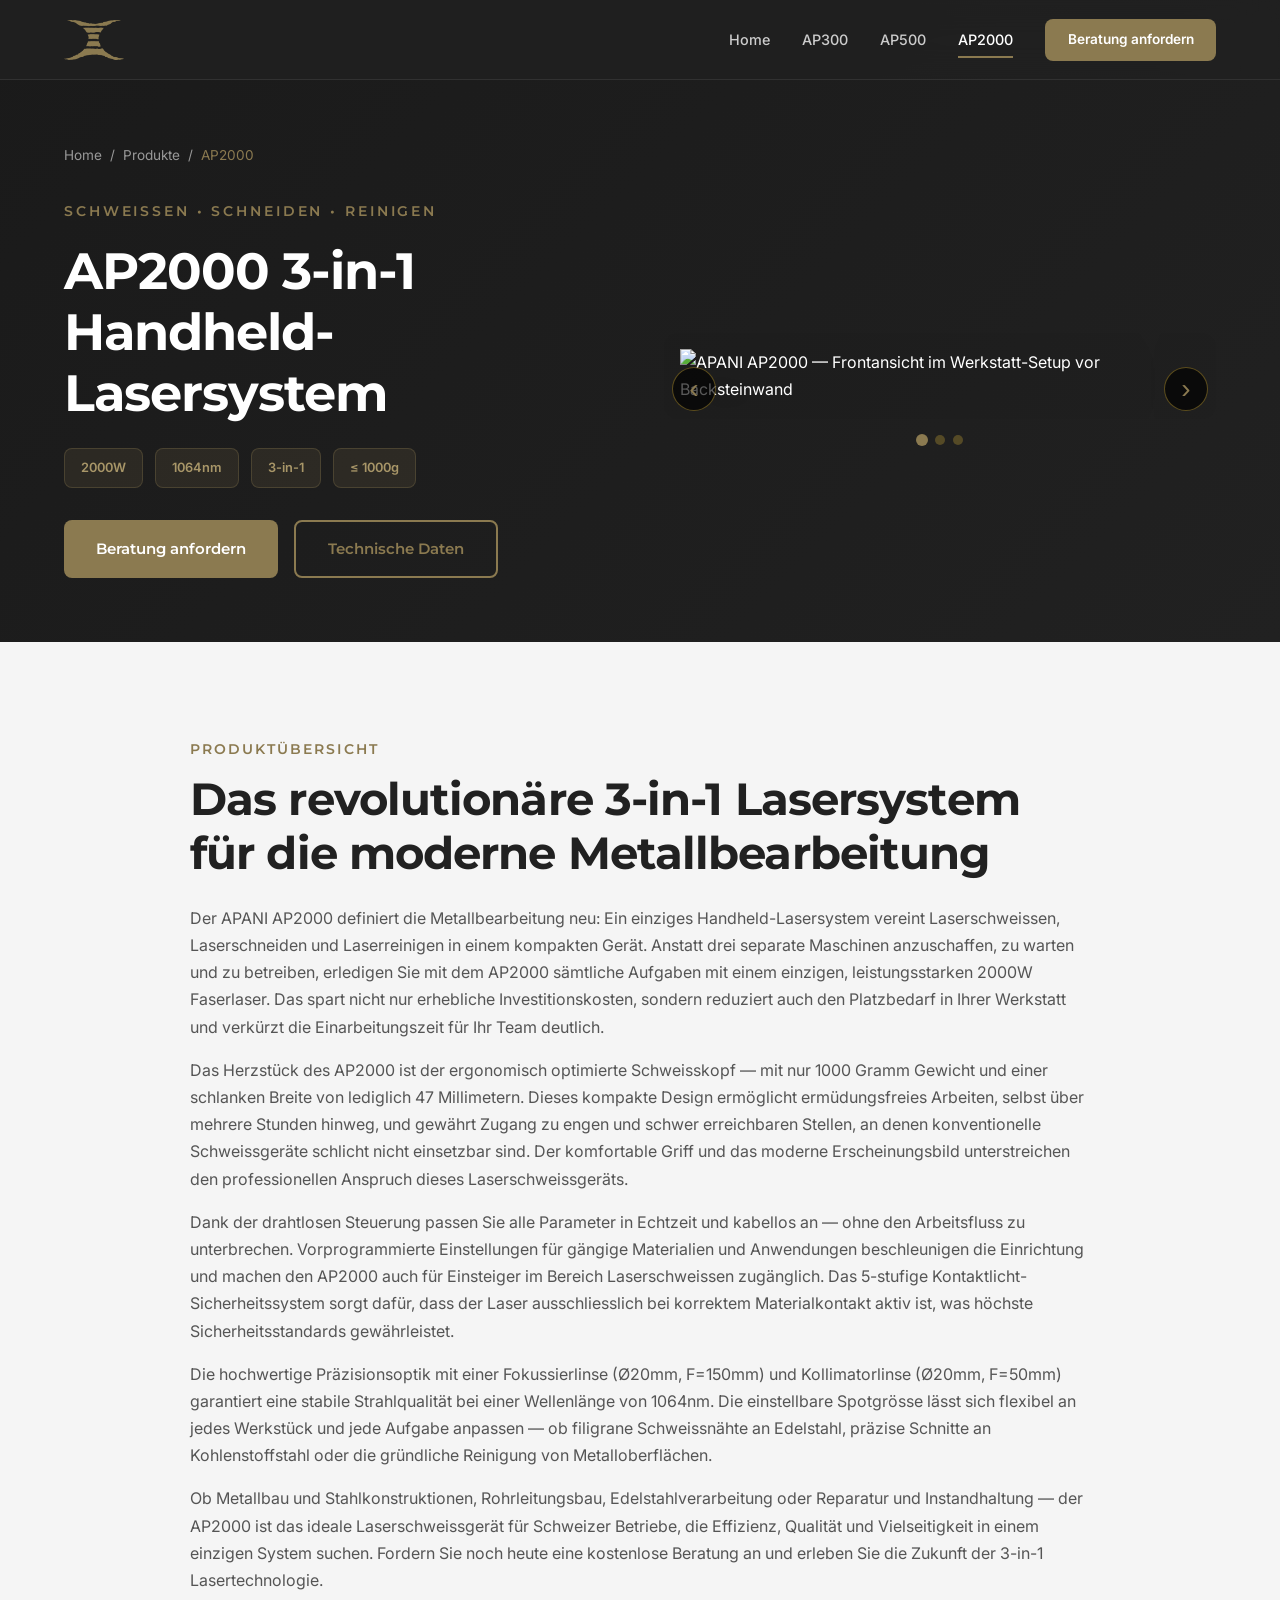
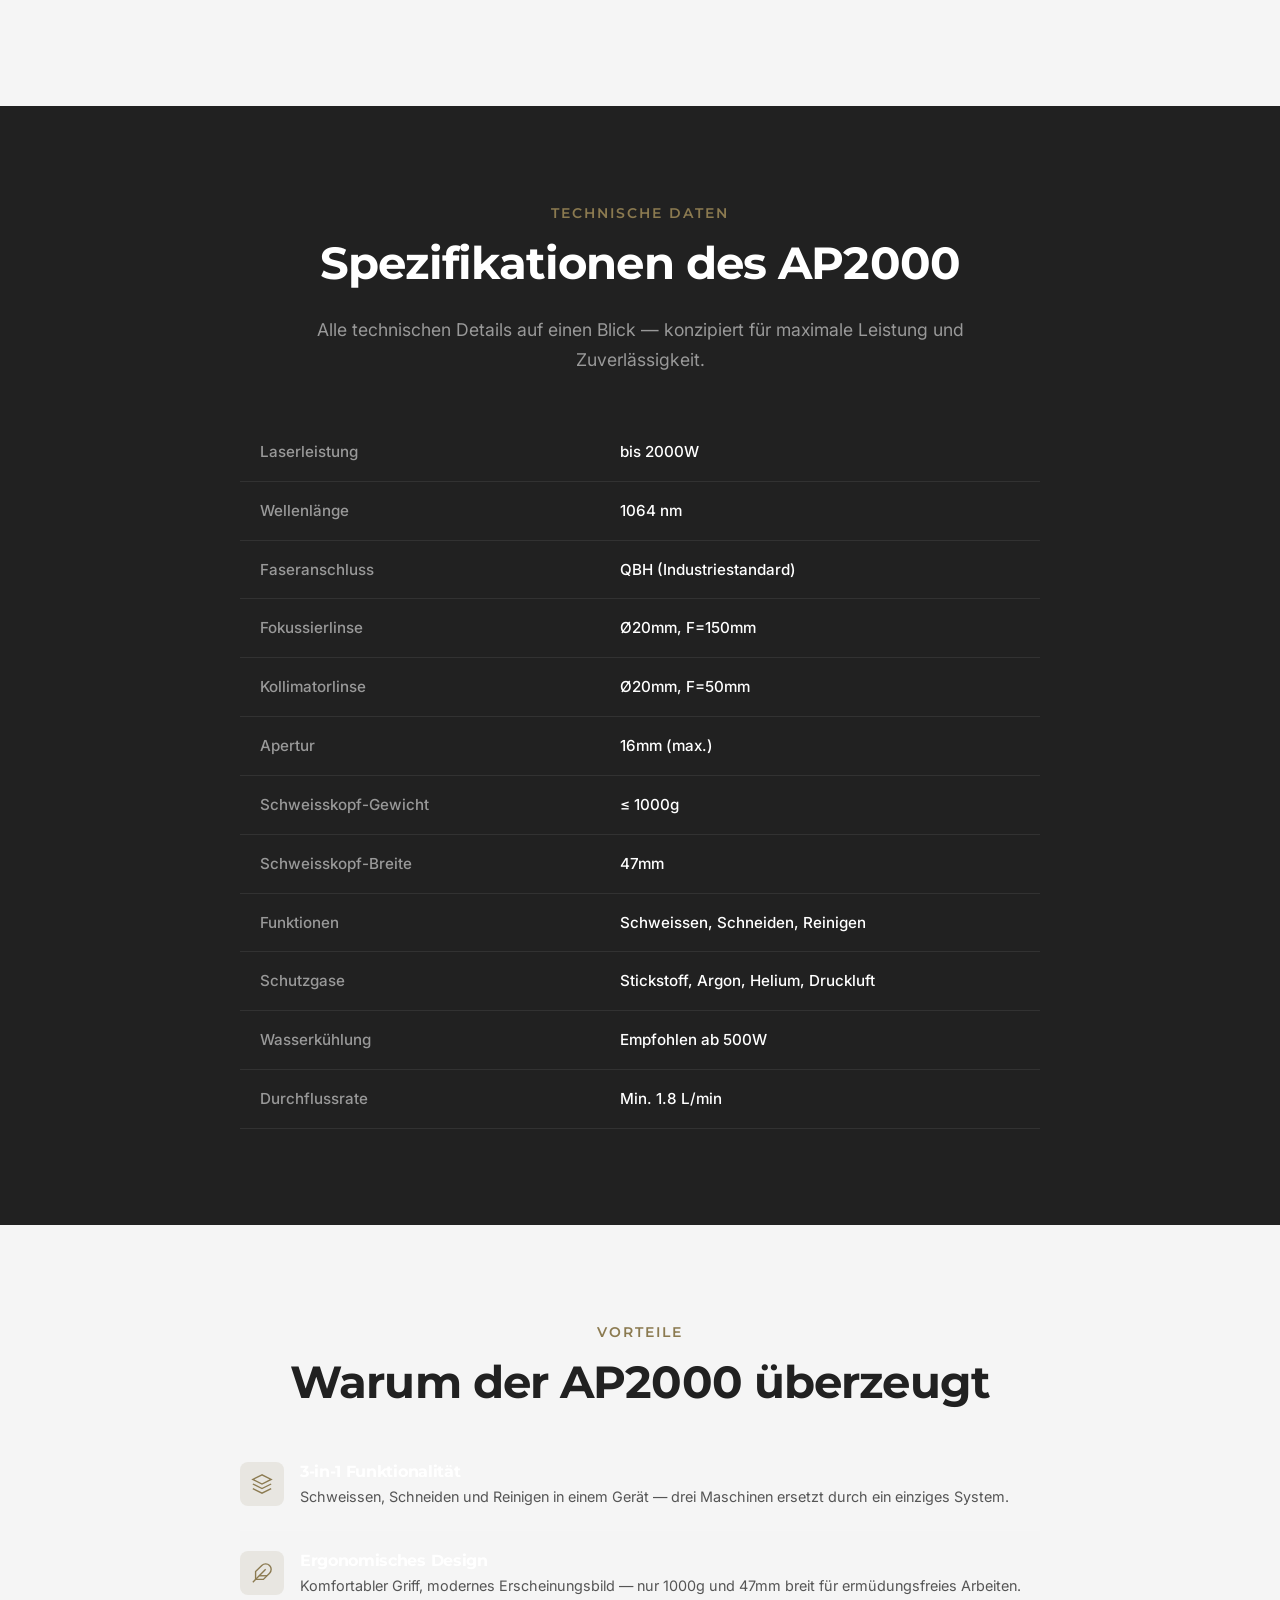
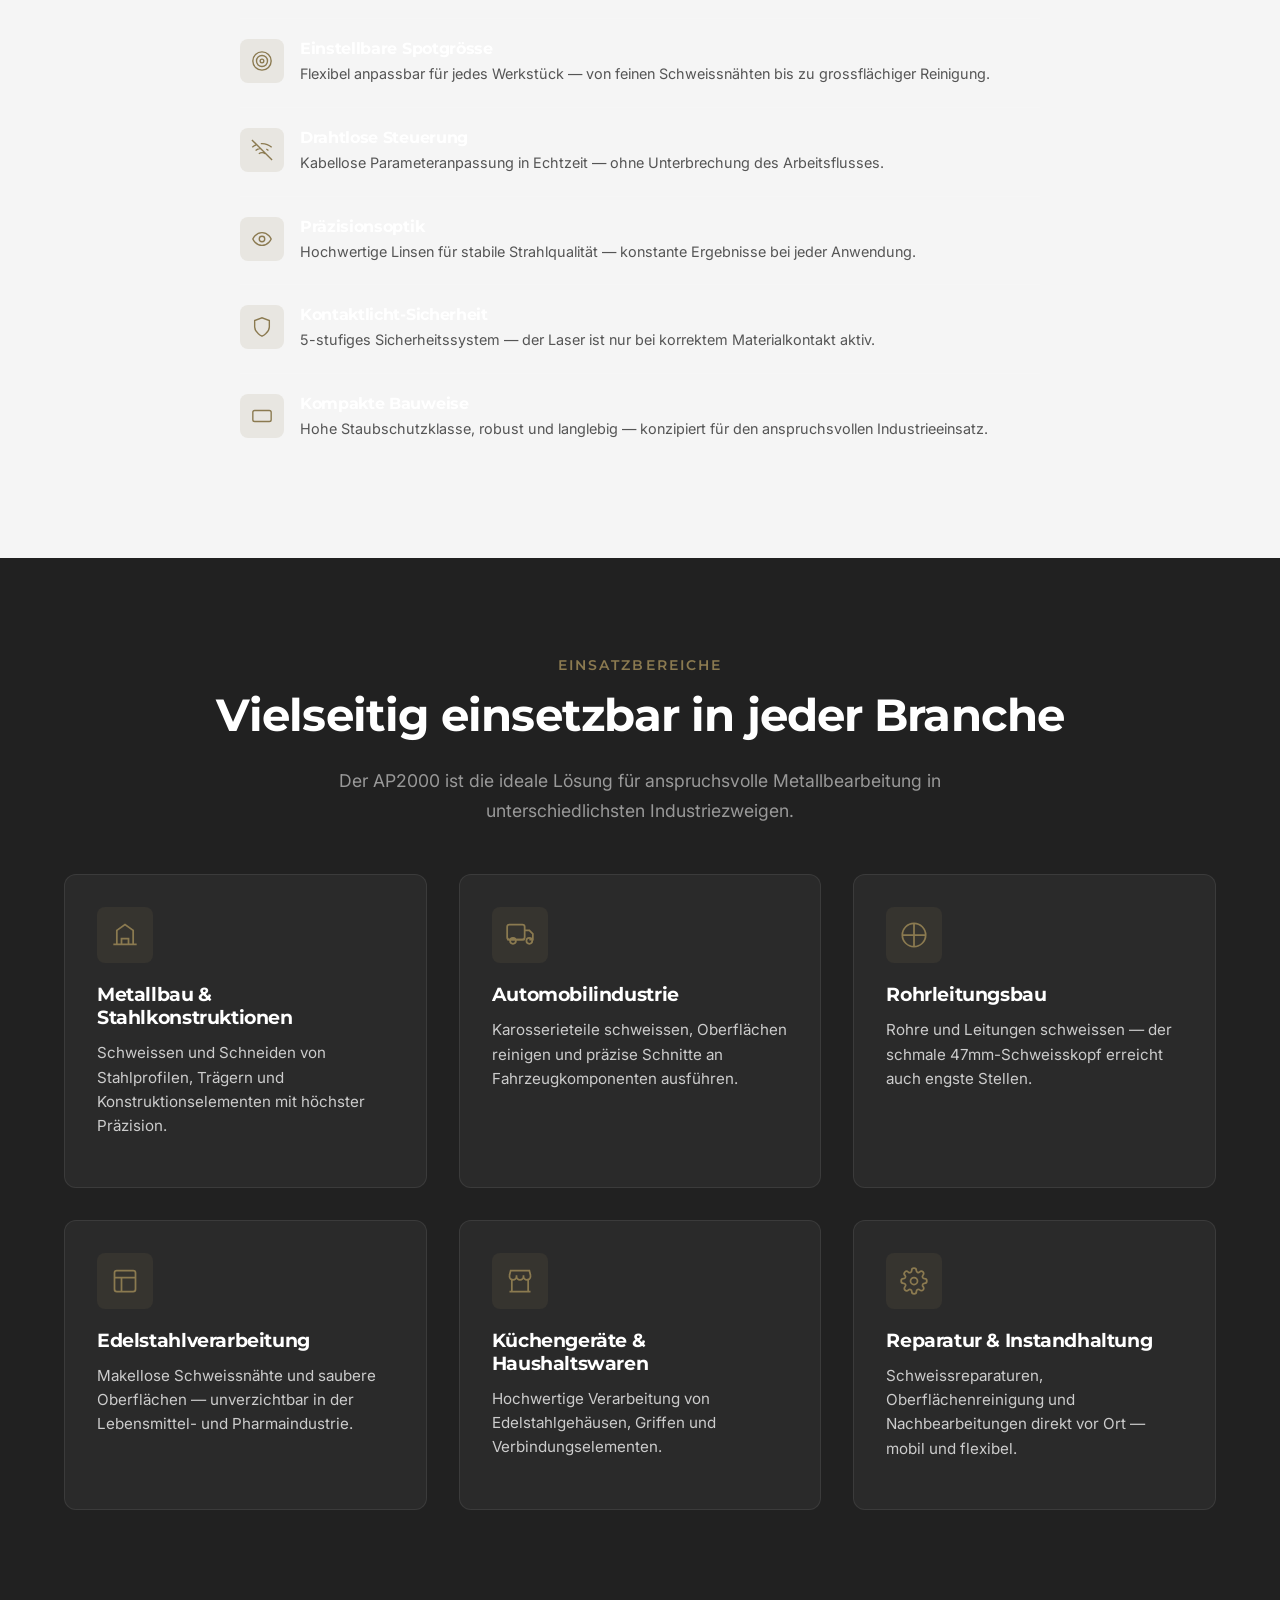
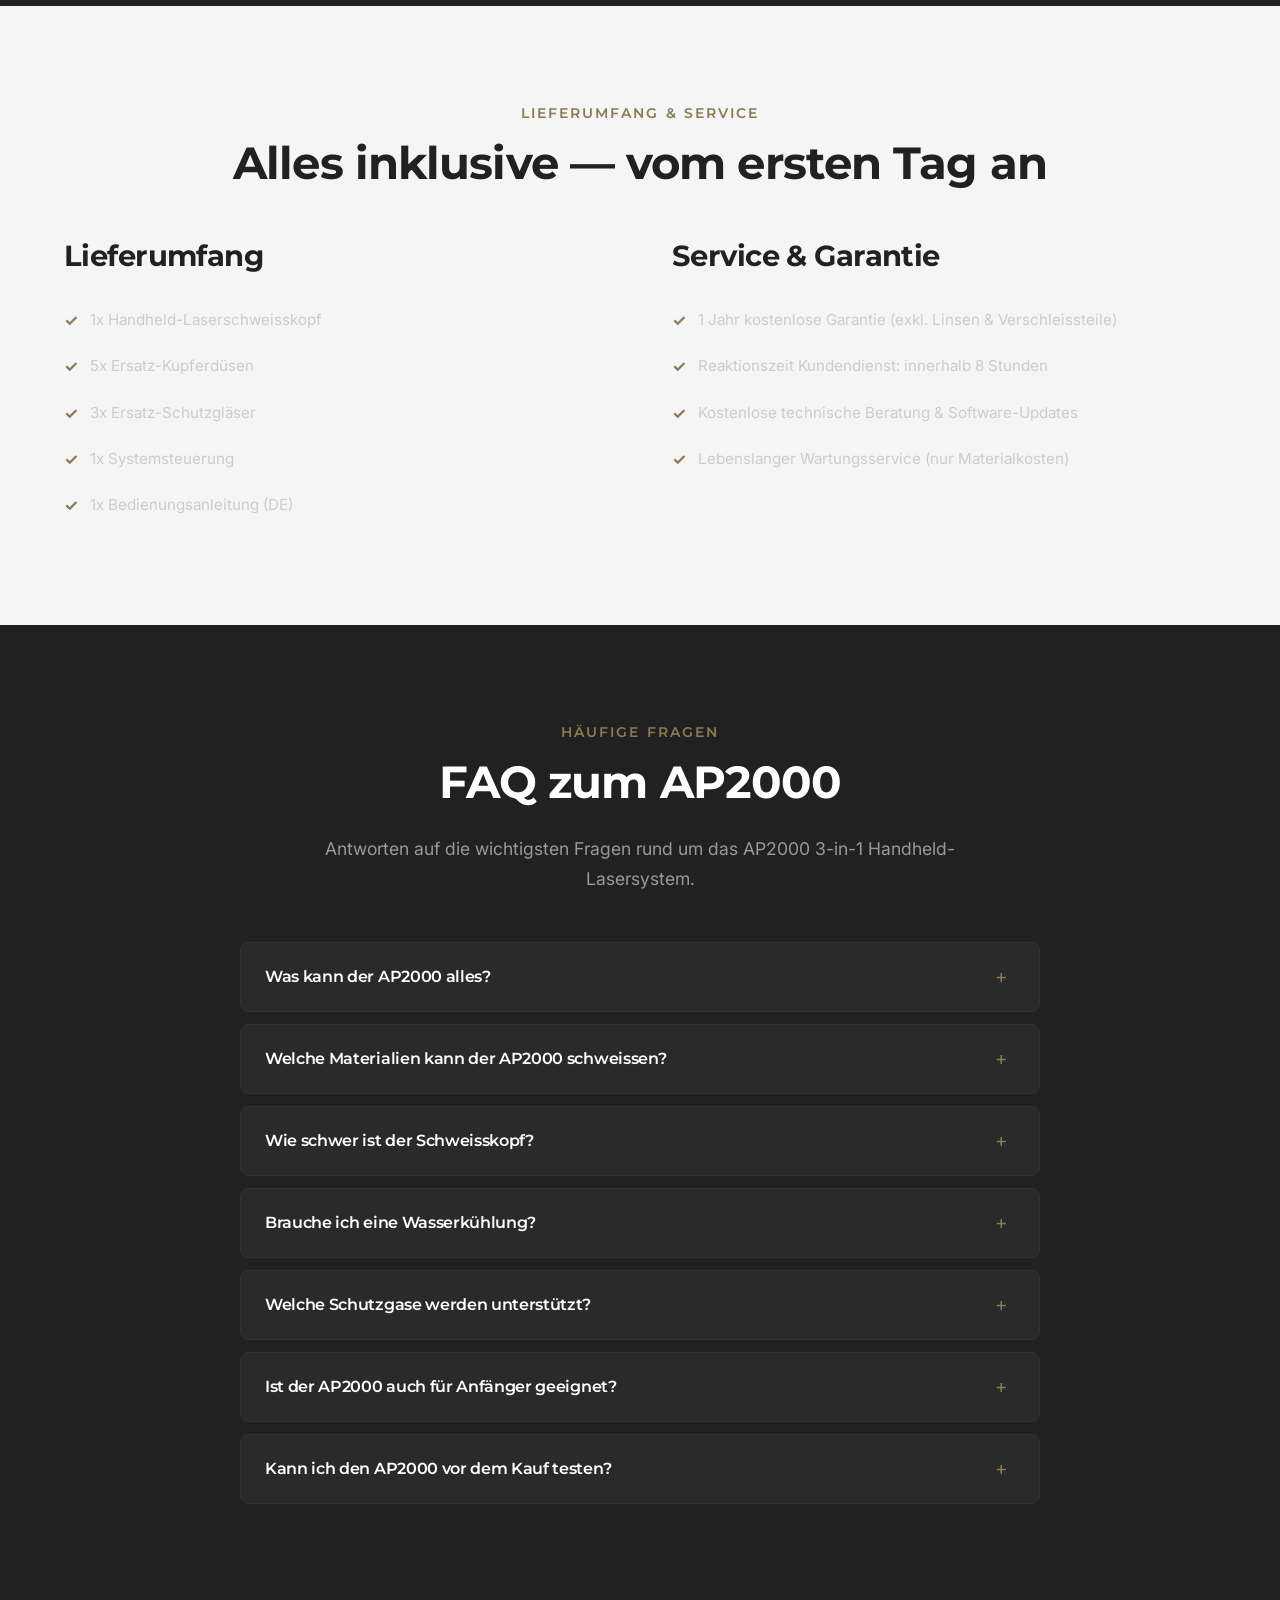
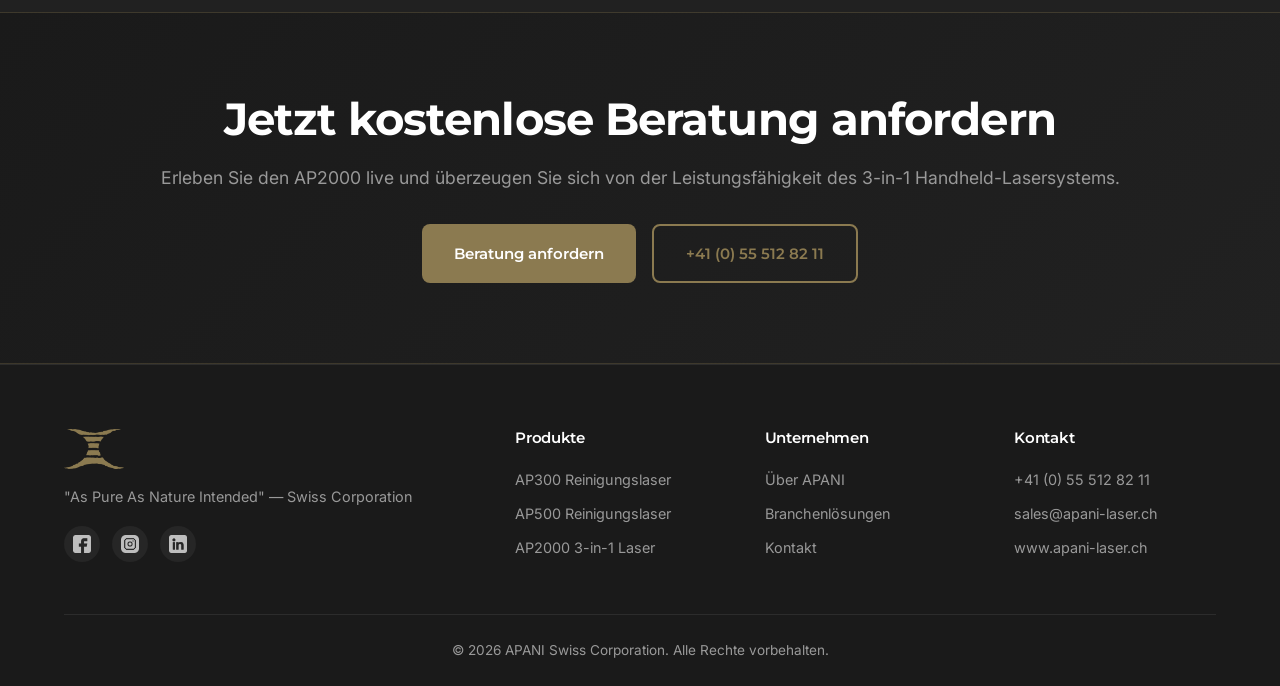
==== ap2000.html @ c7bf16e6 "Add real social media links in footer (FB/IG/LinkedIn)" ====
<!DOCTYPE html>
<html lang="de-CH">
<head>
  <meta charset="UTF-8">
  <meta name="viewport" content="width=device-width, initial-scale=1.0">
  <title>APANI AP2000 — 2000W 3-in-1 Laser: Schweissen, Schneiden, Reinigen | Schweiz</title>
  <meta name="description" content="APANI AP2000: 2000W Handheld-Lasersystem zum Schweissen, Schneiden und Reinigen. 3-in-1 Funktionalität, drahtlose Steuerung, nur 1000g Schweisskopf. Jetzt Beratung anfordern!">
  <meta name="keywords" content="Laserschweissen Handgerät, 3-in-1 Laser schweissen schneiden reinigen, 2000W Handheld Laser, Laserschweissgerät kaufen Schweiz, APANI AP2000, Handheld Laserschweissen, Laser Metallbearbeitung Schweiz">
  <meta name="author" content="APANI Swiss Corporation">
  <meta name="robots" content="index, follow">
  <link rel="canonical" href="https://www.apani-laser.ch/ap2000.html">
  <link rel="alternate" hreflang="de-CH" href="https://www.apani-laser.ch/ap2000.html">
  <meta property="og:title" content="APANI AP2000 — 2000W 3-in-1 Handheld-Lasersystem">
  <meta property="og:description" content="Schweissen, Schneiden und Reinigen in einem Gerät. 2000W Leistung, nur 1000g Schweisskopf. Jetzt Beratung anfordern!">
  <meta property="og:type" content="product">
  <meta property="og:url" content="https://www.apani-laser.ch/ap2000.html">
  <meta property="og:site_name" content="APANI Laser Technology">
  <meta property="og:locale" content="de_CH">
  <meta name="twitter:card" content="summary_large_image">
  <link rel="icon" type="image/png" href="images/favicon.png">
  <link rel="apple-touch-icon" href="images/webclip.png">
  <link rel="preconnect" href="https://fonts.googleapis.com">
  <link rel="preconnect" href="https://fonts.gstatic.com" crossorigin>
  <link href="https://fonts.googleapis.com/css2?family=Inter:wght@400;500;600;700&family=Montserrat:wght@600;700;800&display=swap" rel="stylesheet">
  <link rel="stylesheet" href="style.css">

  <!-- Google Analytics -->
  <script async src="https://www.googletagmanager.com/gtag/js?id=G-SNH6JK3H4Y"></script>
  <script>
    window.dataLayer = window.dataLayer || [];
    function gtag(){dataLayer.push(arguments);}
    gtag('js', new Date());
    gtag('config', 'G-SNH6JK3H4Y');
  </script>

  <!-- Structured Data: Product -->
  <script type="application/ld+json">
  {
    "@context": "https://schema.org",
    "@type": "Product",
    "name": "APANI AP2000 3-in-1 Handheld-Lasersystem",
    "description": "2000W Handheld-Lasersystem zum Schweissen, Schneiden und Reinigen. 3-in-1 Funktionalität mit drahtloser Steuerung und nur 1000g Schweisskopf.",
    "brand": {
      "@type": "Brand",
      "name": "APANI"
    },
    "manufacturer": {
      "@type": "Organization",
      "name": "APANI Swiss Corporation",
      "url": "https://www.apani-laser.ch"
    },
    "category": "Laserschweissgerät",
    "url": "https://www.apani-laser.ch/ap2000.html",
    "image": "https://www.apani-laser.ch/images/48.png",
    "offers": {
      "@type": "Offer",
      "availability": "https://schema.org/InStock",
      "priceCurrency": "CHF",
      "url": "https://www.apani-laser.ch/kontakt.html",
      "seller": {
        "@type": "Organization",
        "name": "APANI Swiss Corporation"
      }
    },
    "additionalProperty": [
      { "@type": "PropertyValue", "name": "Laserleistung", "value": "bis 2000W" },
      { "@type": "PropertyValue", "name": "Wellenlänge", "value": "1064 nm" },
      { "@type": "PropertyValue", "name": "Schweisskopf-Gewicht", "value": "≤ 1000g" },
      { "@type": "PropertyValue", "name": "Funktionen", "value": "Schweissen, Schneiden, Reinigen" }
    ]
  }
  </script>

  <!-- Structured Data: BreadcrumbList -->
  <script type="application/ld+json">
  {
    "@context": "https://schema.org",
    "@type": "BreadcrumbList",
    "itemListElement": [
      {
        "@type": "ListItem",
        "position": 1,
        "name": "Home",
        "item": "https://www.apani-laser.ch/"
      },
      {
        "@type": "ListItem",
        "position": 2,
        "name": "Produkte",
        "item": "https://www.apani-laser.ch/#produkte"
      },
      {
        "@type": "ListItem",
        "position": 3,
        "name": "AP2000",
        "item": "https://www.apani-laser.ch/ap2000.html"
      }
    ]
  }
  </script>

  <!-- Structured Data: FAQ -->
  <script type="application/ld+json">
  {
    "@context": "https://schema.org",
    "@type": "FAQPage",
    "mainEntity": [
      {
        "@type": "Question",
        "name": "Was kann der AP2000 alles?",
        "acceptedAnswer": {
          "@type": "Answer",
          "text": "Der AP2000 vereint drei Funktionen: Laserschweissen, Laserschneiden und Laserreinigen. Sie ersetzen drei separate Geräte durch ein einziges System und sparen Platz, Kosten und Einarbeitungszeit."
        }
      },
      {
        "@type": "Question",
        "name": "Welche Materialien kann der AP2000 schweissen?",
        "acceptedAnswer": {
          "@type": "Answer",
          "text": "Edelstahl, Kohlenstoffstahl, verzinkter Stahl, Aluminium und weitere Metalle. Die einstellbare Leistung von bis zu 2000W ermöglicht das Schweissen unterschiedlicher Materialstärken."
        }
      },
      {
        "@type": "Question",
        "name": "Wie schwer ist der Schweisskopf?",
        "acceptedAnswer": {
          "@type": "Answer",
          "text": "Nur 1000g bei einer Breite von 47mm. Das ergonomische Design ermöglicht ermüdungsfreies Arbeiten auch über längere Zeiträume und Zugang zu engen Stellen."
        }
      },
      {
        "@type": "Question",
        "name": "Brauche ich eine Wasserkühlung?",
        "acceptedAnswer": {
          "@type": "Answer",
          "text": "Ab 500W Dauerleistung wird eine Wasserkühlung empfohlen. Für niedrigere Leistungen und kurze Einsätze ist keine Kühlung erforderlich. Die minimale Durchflussrate beträgt 1.8 L/min."
        }
      },
      {
        "@type": "Question",
        "name": "Welche Schutzgase werden unterstützt?",
        "acceptedAnswer": {
          "@type": "Answer",
          "text": "Stickstoff, Argon, Helium und Druckluft. Die Wahl des Schutzgases hängt vom Material und der Anwendung ab. Argon eignet sich für die meisten Standard-Schweissarbeiten."
        }
      },
      {
        "@type": "Question",
        "name": "Ist der AP2000 auch für Anfänger geeignet?",
        "acceptedAnswer": {
          "@type": "Answer",
          "text": "Ja. Die drahtlose Steuerung und vorprogrammierte Parameter machen den Einstieg einfach. Dennoch empfehlen wir eine Grundschulung im Laserschweissen für optimale Ergebnisse und Sicherheit."
        }
      },
      {
        "@type": "Question",
        "name": "Kann ich den AP2000 vor dem Kauf testen?",
        "acceptedAnswer": {
          "@type": "Answer",
          "text": "Selbstverständlich. Wir bieten Live-Vorführungen mit Ihren eigenen Werkstücken an — entweder bei Ihnen vor Ort oder in unserem Showroom in Wangen, Schweiz."
        }
      }
    ]
  }
  </script>
</head>
<body>

  <!-- ========== HEADER ========== -->
  <header class="site-header" role="banner">
    <div class="container header-inner">
      <a href="index.html" class="logo" aria-label="APANI Laser — Startseite">
        <img src="images/APANI-LOGO.png" alt="APANI Laser Logo" width="160" height="40">
      </a>
      <nav class="nav-links" role="navigation" aria-label="Hauptnavigation">
        <a href="index.html">Home</a>
        <a href="ap300.html">AP300</a>
        <a href="ap500.html">AP500</a>
        <a href="ap2000.html" class="active">AP2000</a>
        <a href="kontakt.html" class="nav-cta">Beratung anfordern</a>
      </nav>
      <button class="hamburger" aria-label="Menü öffnen" aria-expanded="false">
        <span></span><span></span><span></span>
      </button>
    </div>
  </header>

  <main>
    <!-- ========== PRODUCT HERO ========== -->
    <section class="product-hero" id="hero">
      <div class="container">
        <!-- Breadcrumb -->
        <nav aria-label="Breadcrumb" style="margin-bottom: 2rem;">
          <ol style="display: flex; gap: 0.5rem; list-style: none; font-size: 0.85rem; color: var(--text-muted);">
            <li><a href="index.html" style="color: var(--text-muted);">Home</a></li>
            <li aria-hidden="true" style="color: var(--text-muted);">/</li>
            <li><a href="index.html#produkte" style="color: var(--text-muted);">Produkte</a></li>
            <li aria-hidden="true" style="color: var(--text-muted);">/</li>
            <li><span style="color: var(--gold);" aria-current="page">AP2000</span></li>
          </ol>
        </nav>

        <div class="product-hero-inner">
          <div class="product-hero-content">
            <p class="product-hero-tagline">SCHWEISSEN &bull; SCHNEIDEN &bull; REINIGEN</p>
            <h1 class="product-hero-title">AP2000 3-in-1 Handheld-Lasersystem</h1>
            <div class="product-hero-badges">
              <span class="spec-badge">2000W</span>
              <span class="spec-badge">1064nm</span>
              <span class="spec-badge">3-in-1</span>
              <span class="spec-badge">&le; 1000g</span>
            </div>
            <div class="btn-group">
              <a href="kontakt.html" class="btn btn-primary">Beratung anfordern</a>
              <a href="#specs" class="btn btn-outline">Technische Daten</a>
            </div>
          </div>
          <div class="product-hero-image fade-up">
            <div class="product-gallery" data-gallery>
              <div class="product-gallery-track">
                <div class="product-gallery-slide"><img src="images/ap2000/1.png" alt="APANI AP2000 — Frontansicht im Werkstatt-Setup vor Backsteinwand" loading="eager"></div>
                <div class="product-gallery-slide"><img src="images/ap2000/2.png" alt="APANI AP2000 — Seitenansicht mit Lüftungsgitter und Schweisskopf" loading="lazy"></div>
                <div class="product-gallery-slide"><img src="images/ap2000/3.png" alt="APANI AP2000 — Rückansicht mit Anschlüssen und Versorgungskabeln" loading="lazy"></div>
              </div>
              <button class="product-gallery-btn product-gallery-prev" type="button" aria-label="Vorheriges Bild">&lsaquo;</button>
              <button class="product-gallery-btn product-gallery-next" type="button" aria-label="Nächstes Bild">&rsaquo;</button>
              <div class="product-gallery-dots" role="tablist" aria-label="Bildauswahl"></div>
            </div>
          </div>
        </div>
      </div>
    </section>

    <!-- ========== PRODUCT DESCRIPTION ========== -->
    <section class="section-light" id="beschreibung">
      <div class="container">
        <div class="fade-up" style="max-width: 900px; margin: 0 auto;">
          <span class="section-label">Produktübersicht</span>
          <h2 class="section-title">Das revolutionäre 3-in-1 Lasersystem für die moderne Metallbearbeitung</h2>

          <p>Der APANI AP2000 definiert die Metallbearbeitung neu: Ein einziges Handheld-Lasersystem vereint Laserschweissen, Laserschneiden und Laserreinigen in einem kompakten Gerät. Anstatt drei separate Maschinen anzuschaffen, zu warten und zu betreiben, erledigen Sie mit dem AP2000 sämtliche Aufgaben mit einem einzigen, leistungsstarken 2000W Faserlaser. Das spart nicht nur erhebliche Investitionskosten, sondern reduziert auch den Platzbedarf in Ihrer Werkstatt und verkürzt die Einarbeitungszeit für Ihr Team deutlich.</p>

          <p>Das Herzstück des AP2000 ist der ergonomisch optimierte Schweisskopf — mit nur 1000 Gramm Gewicht und einer schlanken Breite von lediglich 47 Millimetern. Dieses kompakte Design ermöglicht ermüdungsfreies Arbeiten, selbst über mehrere Stunden hinweg, und gewährt Zugang zu engen und schwer erreichbaren Stellen, an denen konventionelle Schweissgeräte schlicht nicht einsetzbar sind. Der komfortable Griff und das moderne Erscheinungsbild unterstreichen den professionellen Anspruch dieses Laserschweissgeräts.</p>

          <p>Dank der drahtlosen Steuerung passen Sie alle Parameter in Echtzeit und kabellos an — ohne den Arbeitsfluss zu unterbrechen. Vorprogrammierte Einstellungen für gängige Materialien und Anwendungen beschleunigen die Einrichtung und machen den AP2000 auch für Einsteiger im Bereich Laserschweissen zugänglich. Das 5-stufige Kontaktlicht-Sicherheitssystem sorgt dafür, dass der Laser ausschliesslich bei korrektem Materialkontakt aktiv ist, was höchste Sicherheitsstandards gewährleistet.</p>

          <p>Die hochwertige Präzisionsoptik mit einer Fokussierlinse (Ø20mm, F=150mm) und Kollimatorlinse (Ø20mm, F=50mm) garantiert eine stabile Strahlqualität bei einer Wellenlänge von 1064nm. Die einstellbare Spotgrösse lässt sich flexibel an jedes Werkstück und jede Aufgabe anpassen — ob filigrane Schweissnähte an Edelstahl, präzise Schnitte an Kohlenstoffstahl oder die gründliche Reinigung von Metalloberflächen.</p>

          <p>Ob Metallbau und Stahlkonstruktionen, Rohrleitungsbau, Edelstahlverarbeitung oder Reparatur und Instandhaltung — der AP2000 ist das ideale Laserschweissgerät für Schweizer Betriebe, die Effizienz, Qualität und Vielseitigkeit in einem einzigen System suchen. Fordern Sie noch heute eine kostenlose Beratung an und erleben Sie die Zukunft der 3-in-1 Lasertechnologie.</p>
        </div>
      </div>
    </section>

    <!-- ========== TECHNICAL SPECS ========== -->
    <section class="section-dark" id="specs">
      <div class="container">
        <div class="text-center fade-up">
          <span class="section-label">Technische Daten</span>
          <h2 class="section-title">Spezifikationen des AP2000</h2>
          <p class="section-subtitle" style="margin: 0 auto 3rem;">Alle technischen Details auf einen Blick — konzipiert für maximale Leistung und Zuverlässigkeit.</p>
        </div>

        <div class="fade-up" style="max-width: 800px; margin: 0 auto;">
          <table class="specs-table">
            <tbody>
              <tr>
                <th>Laserleistung</th>
                <td>bis 2000W</td>
              </tr>
              <tr>
                <th>Wellenlänge</th>
                <td>1064 nm</td>
              </tr>
              <tr>
                <th>Faseranschluss</th>
                <td>QBH (Industriestandard)</td>
              </tr>
              <tr>
                <th>Fokussierlinse</th>
                <td>&Oslash;20mm, F=150mm</td>
              </tr>
              <tr>
                <th>Kollimatorlinse</th>
                <td>&Oslash;20mm, F=50mm</td>
              </tr>
              <tr>
                <th>Apertur</th>
                <td>16mm (max.)</td>
              </tr>
              <tr>
                <th>Schweisskopf-Gewicht</th>
                <td>&le; 1000g</td>
              </tr>
              <tr>
                <th>Schweisskopf-Breite</th>
                <td>47mm</td>
              </tr>
              <tr>
                <th>Funktionen</th>
                <td>Schweissen, Schneiden, Reinigen</td>
              </tr>
              <tr>
                <th>Schutzgase</th>
                <td>Stickstoff, Argon, Helium, Druckluft</td>
              </tr>
              <tr>
                <th>Wasserkühlung</th>
                <td>Empfohlen ab 500W</td>
              </tr>
              <tr>
                <th>Durchflussrate</th>
                <td>Min. 1.8 L/min</td>
              </tr>
            </tbody>
          </table>
        </div>
      </div>
    </section>

    <!-- ========== ADVANTAGES ========== -->
    <section class="section-light" id="vorteile">
      <div class="container">
        <div class="text-center fade-up">
          <span class="section-label">Vorteile</span>
          <h2 class="section-title">Warum der AP2000 überzeugt</h2>
        </div>

        <div class="fade-up" style="max-width: 800px; margin: 2rem auto 0;">
          <div class="advantage-item">
            <div class="advantage-icon">
              <svg viewBox="0 0 24 24"><path d="M12 2L2 7l10 5 10-5-10-5z"/><path d="M2 17l10 5 10-5M2 12l10 5 10-5"/></svg>
            </div>
            <div>
              <h4>3-in-1 Funktionalität</h4>
              <p>Schweissen, Schneiden und Reinigen in einem Gerät — drei Maschinen ersetzt durch ein einziges System.</p>
            </div>
          </div>

          <div class="advantage-item">
            <div class="advantage-icon">
              <svg viewBox="0 0 24 24"><path d="M20.24 12.24a6 6 0 0 0-8.49-8.49L5 10.5V19h8.5z"/><line x1="16" y1="8" x2="2" y2="22"/><line x1="17.5" y1="15" x2="9" y2="15"/></svg>
            </div>
            <div>
              <h4>Ergonomisches Design</h4>
              <p>Komfortabler Griff, modernes Erscheinungsbild — nur 1000g und 47mm breit für ermüdungsfreies Arbeiten.</p>
            </div>
          </div>

          <div class="advantage-item">
            <div class="advantage-icon">
              <svg viewBox="0 0 24 24"><circle cx="12" cy="12" r="10"/><circle cx="12" cy="12" r="6"/><circle cx="12" cy="12" r="2"/></svg>
            </div>
            <div>
              <h4>Einstellbare Spotgrösse</h4>
              <p>Flexibel anpassbar für jedes Werkstück — von feinen Schweissnähten bis zu grossflächiger Reinigung.</p>
            </div>
          </div>

          <div class="advantage-item">
            <div class="advantage-icon">
              <svg viewBox="0 0 24 24"><path d="M1 1l22 22M16.72 11.06A10.94 10.94 0 0 1 19 12.55M5 12.55a10.94 10.94 0 0 1 5.17-2.39M10.71 5.05A16 16 0 0 1 22.56 9M1.42 9a15.91 15.91 0 0 1 4.7-2.88M8.53 16.11a6 6 0 0 1 6.95 0M12 20h.01"/></svg>
            </div>
            <div>
              <h4>Drahtlose Steuerung</h4>
              <p>Kabellose Parameteranpassung in Echtzeit — ohne Unterbrechung des Arbeitsflusses.</p>
            </div>
          </div>

          <div class="advantage-item">
            <div class="advantage-icon">
              <svg viewBox="0 0 24 24"><path d="M2 12s3-7 10-7 10 7 10 7-3 7-10 7-10-7-10-7z"/><circle cx="12" cy="12" r="3"/></svg>
            </div>
            <div>
              <h4>Präzisionsoptik</h4>
              <p>Hochwertige Linsen für stabile Strahlqualität — konstante Ergebnisse bei jeder Anwendung.</p>
            </div>
          </div>

          <div class="advantage-item">
            <div class="advantage-icon">
              <svg viewBox="0 0 24 24"><path d="M12 22s8-4 8-10V5l-8-3-8 3v7c0 6 8 10 8 10z"/></svg>
            </div>
            <div>
              <h4>Kontaktlicht-Sicherheit</h4>
              <p>5-stufiges Sicherheitssystem — der Laser ist nur bei korrektem Materialkontakt aktiv.</p>
            </div>
          </div>

          <div class="advantage-item">
            <div class="advantage-icon">
              <svg viewBox="0 0 24 24"><rect x="2" y="6" width="20" height="12" rx="2"/><path d="M12 12h.01M17 12h.01M7 12h.01"/></svg>
            </div>
            <div>
              <h4>Kompakte Bauweise</h4>
              <p>Hohe Staubschutzklasse, robust und langlebig — konzipiert für den anspruchsvollen Industrieeinsatz.</p>
            </div>
          </div>
        </div>
      </div>
    </section>

    <!-- ========== USE CASES ========== -->
    <section class="section-dark" id="einsatzbereiche">
      <div class="container">
        <div class="text-center fade-up">
          <span class="section-label">Einsatzbereiche</span>
          <h2 class="section-title">Vielseitig einsetzbar in jeder Branche</h2>
          <p class="section-subtitle" style="margin: 0 auto 3rem;">Der AP2000 ist die ideale Lösung für anspruchsvolle Metallbearbeitung in unterschiedlichsten Industriezweigen.</p>
        </div>

        <div class="grid-3 fade-up">
          <div class="card">
            <div class="card-icon">
              <svg viewBox="0 0 24 24"><path d="M2 20h20M5 20V8l7-5 7 5v12"/><path d="M9 20v-5h6v5"/></svg>
            </div>
            <h3>Metallbau &amp; Stahlkonstruktionen</h3>
            <p>Schweissen und Schneiden von Stahlprofilen, Trägern und Konstruktionselementen mit höchster Präzision.</p>
          </div>
          <div class="card">
            <div class="card-icon">
              <svg viewBox="0 0 24 24"><rect x="1" y="3" width="15" height="13" rx="2"/><path d="M16 8h4l3 3v5h-3M1 16h15M6 19.5a2.5 2.5 0 1 0 0-5 2.5 2.5 0 0 0 0 5zM20 19.5a2.5 2.5 0 1 0 0-5 2.5 2.5 0 0 0 0 5z"/></svg>
            </div>
            <h3>Automobilindustrie</h3>
            <p>Karosserieteile schweissen, Oberflächen reinigen und präzise Schnitte an Fahrzeugkomponenten ausführen.</p>
          </div>
          <div class="card">
            <div class="card-icon">
              <svg viewBox="0 0 24 24"><path d="M12 2v20M2 12h20"/><circle cx="12" cy="12" r="10"/></svg>
            </div>
            <h3>Rohrleitungsbau</h3>
            <p>Rohre und Leitungen schweissen — der schmale 47mm-Schweisskopf erreicht auch engste Stellen.</p>
          </div>
          <div class="card">
            <div class="card-icon">
              <svg viewBox="0 0 24 24"><rect x="3" y="3" width="18" height="18" rx="2"/><path d="M3 9h18M9 21V9"/></svg>
            </div>
            <h3>Edelstahlverarbeitung</h3>
            <p>Makellose Schweissnähte und saubere Oberflächen — unverzichtbar in der Lebensmittel- und Pharmaindustrie.</p>
          </div>
          <div class="card">
            <div class="card-icon">
              <svg viewBox="0 0 24 24"><path d="M3 21h18M3 7v1a3 3 0 0 0 6 0V7m0 0v1a3 3 0 0 0 6 0V7m0 0v1a3 3 0 0 0 6 0V7M3 7l1-4h16l1 4"/><path d="M5 21V10m14 11V10"/></svg>
            </div>
            <h3>Küchengeräte &amp; Haushaltswaren</h3>
            <p>Hochwertige Verarbeitung von Edelstahlgehäusen, Griffen und Verbindungselementen.</p>
          </div>
          <div class="card">
            <div class="card-icon">
              <svg viewBox="0 0 24 24"><circle cx="12" cy="12" r="3"/><path d="M19.4 15a1.65 1.65 0 0 0 .33 1.82l.06.06a2 2 0 1 1-2.83 2.83l-.06-.06a1.65 1.65 0 0 0-1.82-.33 1.65 1.65 0 0 0-1 1.51V21a2 2 0 1 1-4 0v-.09A1.65 1.65 0 0 0 9 19.4a1.65 1.65 0 0 0-1.82.33l-.06.06a2 2 0 1 1-2.83-2.83l.06-.06A1.65 1.65 0 0 0 4.68 15a1.65 1.65 0 0 0-1.51-1H3a2 2 0 1 1 0-4h.09A1.65 1.65 0 0 0 4.6 9a1.65 1.65 0 0 0-.33-1.82l-.06-.06a2 2 0 1 1 2.83-2.83l.06.06A1.65 1.65 0 0 0 9 4.68a1.65 1.65 0 0 0 1-1.51V3a2 2 0 1 1 4 0v.09a1.65 1.65 0 0 0 1 1.51 1.65 1.65 0 0 0 1.82-.33l.06-.06a2 2 0 1 1 2.83 2.83l-.06.06A1.65 1.65 0 0 0 19.4 9a1.65 1.65 0 0 0 1.51 1H21a2 2 0 1 1 0 4h-.09a1.65 1.65 0 0 0-1.51 1z"/></svg>
            </div>
            <h3>Reparatur &amp; Instandhaltung</h3>
            <p>Schweissreparaturen, Oberflächenreinigung und Nachbearbeitungen direkt vor Ort — mobil und flexibel.</p>
          </div>
        </div>
      </div>
    </section>

    <!-- ========== DELIVERY & SERVICE ========== -->
    <section class="section-light" id="lieferumfang">
      <div class="container">
        <div class="text-center fade-up">
          <span class="section-label">Lieferumfang &amp; Service</span>
          <h2 class="section-title">Alles inklusive — vom ersten Tag an</h2>
        </div>

        <div class="grid-2 fade-up" style="margin-top: 3rem; gap: 4rem;">
          <div>
            <h3 style="margin-bottom: 1.5rem; color: var(--dark);">Lieferumfang</h3>
            <ul class="delivery-list">
              <li>1x Handheld-Laserschweisskopf</li>
              <li>5x Ersatz-Kupferdüsen</li>
              <li>3x Ersatz-Schutzgläser</li>
              <li>1x Systemsteuerung</li>
              <li>1x Bedienungsanleitung (DE)</li>
            </ul>
          </div>
          <div>
            <h3 style="margin-bottom: 1.5rem; color: var(--dark);">Service &amp; Garantie</h3>
            <ul class="service-list">
              <li>1 Jahr kostenlose Garantie (exkl. Linsen &amp; Verschleissteile)</li>
              <li>Reaktionszeit Kundendienst: innerhalb 8 Stunden</li>
              <li>Kostenlose technische Beratung &amp; Software-Updates</li>
              <li>Lebenslanger Wartungsservice (nur Materialkosten)</li>
            </ul>
          </div>
        </div>
      </div>
    </section>

    <!-- ========== FAQ ========== -->
    <section class="section-dark" id="faq">
      <div class="container">
        <div class="text-center fade-up">
          <span class="section-label">Häufige Fragen</span>
          <h2 class="section-title">FAQ zum AP2000</h2>
          <p class="section-subtitle" style="margin: 0 auto 3rem;">Antworten auf die wichtigsten Fragen rund um das AP2000 3-in-1 Handheld-Lasersystem.</p>
        </div>

        <div class="fade-up" style="max-width: 800px; margin: 0 auto;">
          <div class="faq-item">
            <div class="faq-question">
              <h4>Was kann der AP2000 alles?</h4>
              <span class="faq-toggle">+</span>
            </div>
            <div class="faq-answer">
              <div class="faq-answer-inner">
                <p>Der AP2000 vereint drei Funktionen: Laserschweissen, Laserschneiden und Laserreinigen. Sie ersetzen drei separate Geräte durch ein einziges System und sparen Platz, Kosten und Einarbeitungszeit.</p>
              </div>
            </div>
          </div>

          <div class="faq-item">
            <div class="faq-question">
              <h4>Welche Materialien kann der AP2000 schweissen?</h4>
              <span class="faq-toggle">+</span>
            </div>
            <div class="faq-answer">
              <div class="faq-answer-inner">
                <p>Edelstahl, Kohlenstoffstahl, verzinkter Stahl, Aluminium und weitere Metalle. Die einstellbare Leistung von bis zu 2000W ermöglicht das Schweissen unterschiedlicher Materialstärken.</p>
              </div>
            </div>
          </div>

          <div class="faq-item">
            <div class="faq-question">
              <h4>Wie schwer ist der Schweisskopf?</h4>
              <span class="faq-toggle">+</span>
            </div>
            <div class="faq-answer">
              <div class="faq-answer-inner">
                <p>Nur 1000g bei einer Breite von 47mm. Das ergonomische Design ermöglicht ermüdungsfreies Arbeiten auch über längere Zeiträume und Zugang zu engen Stellen.</p>
              </div>
            </div>
          </div>

          <div class="faq-item">
            <div class="faq-question">
              <h4>Brauche ich eine Wasserkühlung?</h4>
              <span class="faq-toggle">+</span>
            </div>
            <div class="faq-answer">
              <div class="faq-answer-inner">
                <p>Ab 500W Dauerleistung wird eine Wasserkühlung empfohlen. Für niedrigere Leistungen und kurze Einsätze ist keine Kühlung erforderlich. Die minimale Durchflussrate beträgt 1.8 L/min.</p>
              </div>
            </div>
          </div>

          <div class="faq-item">
            <div class="faq-question">
              <h4>Welche Schutzgase werden unterstützt?</h4>
              <span class="faq-toggle">+</span>
            </div>
            <div class="faq-answer">
              <div class="faq-answer-inner">
                <p>Stickstoff, Argon, Helium und Druckluft. Die Wahl des Schutzgases hängt vom Material und der Anwendung ab. Argon eignet sich für die meisten Standard-Schweissarbeiten.</p>
              </div>
            </div>
          </div>

          <div class="faq-item">
            <div class="faq-question">
              <h4>Ist der AP2000 auch für Anfänger geeignet?</h4>
              <span class="faq-toggle">+</span>
            </div>
            <div class="faq-answer">
              <div class="faq-answer-inner">
                <p>Ja. Die drahtlose Steuerung und vorprogrammierte Parameter machen den Einstieg einfach. Dennoch empfehlen wir eine Grundschulung im Laserschweissen für optimale Ergebnisse und Sicherheit.</p>
              </div>
            </div>
          </div>

          <div class="faq-item">
            <div class="faq-question">
              <h4>Kann ich den AP2000 vor dem Kauf testen?</h4>
              <span class="faq-toggle">+</span>
            </div>
            <div class="faq-answer">
              <div class="faq-answer-inner">
                <p>Selbstverständlich. Wir bieten Live-Vorführungen mit Ihren eigenen Werkstücken an — entweder bei Ihnen vor Ort oder in unserem Showroom in Wangen, Schweiz.</p>
              </div>
            </div>
          </div>
        </div>
      </div>
    </section>

    <!-- ========== CTA BANNER ========== -->
    <section class="cta-banner">
      <div class="container fade-up">
        <h2>Jetzt kostenlose Beratung anfordern</h2>
        <p>Erleben Sie den AP2000 live und überzeugen Sie sich von der Leistungsfähigkeit des 3-in-1 Handheld-Lasersystems.</p>
        <div class="btn-group">
          <a href="kontakt.html" class="btn btn-primary">Beratung anfordern</a>
          <a href="tel:+41555128211" class="btn btn-outline">+41 (0) 55 512 82 11</a>
        </div>
      </div>
    </section>
  </main>

  <!-- ========== FOOTER ========== -->
  <footer class="site-footer" role="contentinfo">
    <div class="container">
      <div class="footer-grid">
        <div class="footer-brand">
          <a href="index.html" class="logo">
            <img src="images/APANI-LOGO.png" alt="APANI Logo" width="140" height="35">
          </a>
          <p>"As Pure As Nature Intended" — Swiss Corporation</p>
          <div class="footer-social">
            <a href="https://www.facebook.com/AsPureAsNatureIntended/" target="_blank" rel="noopener" aria-label="APANI auf Facebook"><img src="images/Apani-FB.png" alt="Facebook"></a>
            <a href="https://www.instagram.com/apanilaser/" target="_blank" rel="noopener" aria-label="APANI auf Instagram"><img src="images/Apani-Instagram.png" alt="Instagram"></a>
            <a href="https://www.linkedin.com/company/apani" target="_blank" rel="noopener" aria-label="APANI auf LinkedIn"><img src="images/Apani-Linkedin.png" alt="LinkedIn"></a>
          </div>
        </div>
        <div class="footer-col">
          <h4>Produkte</h4>
          <a href="ap300.html">AP300 Reinigungslaser</a>
          <a href="ap500.html">AP500 Reinigungslaser</a>
          <a href="ap2000.html">AP2000 3-in-1 Laser</a>
        </div>
        <div class="footer-col">
          <h4>Unternehmen</h4>
          <a href="index.html#ueber">Über APANI</a>
          <a href="index.html#branchen">Branchenlösungen</a>
          <a href="kontakt.html">Kontakt</a>
        </div>
        <div class="footer-col">
          <h4>Kontakt</h4>
          <a href="tel:+41555128211">+41 (0) 55 512 82 11</a>
          <a href="mailto:sales@apani-laser.ch">sales@apani-laser.ch</a>
          <a href="https://www.apani-laser.ch">www.apani-laser.ch</a>
        </div>
      </div>
      <div class="footer-bottom">
        &copy; 2026 APANI Swiss Corporation. Alle Rechte vorbehalten.
      </div>
    </div>
  </footer>

  <button class="back-to-top" aria-label="Nach oben scrollen">
    <svg viewBox="0 0 24 24" fill="none" stroke="currentColor" stroke-width="2"><polyline points="18 15 12 9 6 15"/></svg>
  </button>

  <script src="main.js"></script>
</body>
</html>
---- style.css ----
/* ============================================
   APANI Laser Technology — style.css
   Premium Dark Theme with Gold Accents
   ============================================ */

/* --- CSS Custom Properties --- */
:root {
  --gold: #8b7a50;
  --gold-light: #a89668;
  --gold-glow: rgba(139, 122, 80, 0.4);
  --dark: #212121;
  --dark-alt: #1a1a1a;
  --dark-card: #2a2a2a;
  --white: #ffffff;
  --off-white: #f5f5f5;
  --text-light: #cccccc;
  --text-muted: #999999;
  --border-dark: rgba(255,255,255,0.08);
  --border-gold: rgba(139,122,80,0.3);
  --shadow-gold: 0 8px 32px rgba(139,122,80,0.2);
  --shadow-dark: 0 4px 24px rgba(0,0,0,0.4);
  --transition: 0.3s cubic-bezier(0.4, 0, 0.2, 1);
  --radius: 12px;
  --radius-sm: 8px;
  --max-width: 1200px;
  --header-height: 80px;
}

/* --- Reset & Base --- */
*, *::before, *::after {
  margin: 0;
  padding: 0;
  box-sizing: border-box;
}

html {
  scroll-behavior: smooth;
  font-size: 16px;
  -webkit-font-smoothing: antialiased;
  -moz-osx-font-smoothing: grayscale;
}

body {
  font-family: 'Inter', -apple-system, BlinkMacSystemFont, sans-serif;
  background: var(--dark);
  color: var(--white);
  line-height: 1.7;
  overflow-x: hidden;
}

img {
  max-width: 100%;
  height: auto;
  display: block;
}

a {
  color: var(--gold);
  text-decoration: none;
  transition: color var(--transition);
}

a:hover {
  color: var(--gold-light);
}

ul, ol {
  list-style: none;
}

/* --- Typography --- */
h1, h2, h3, h4, h5, h6 {
  font-family: 'Montserrat', sans-serif;
  font-weight: 700;
  line-height: 1.2;
  letter-spacing: -0.02em;
}

h1 { font-size: clamp(2.2rem, 5vw, 4rem); }
h2 { font-size: clamp(1.8rem, 3.5vw, 2.8rem); }
h3 { font-size: clamp(1.3rem, 2.5vw, 1.8rem); }
h4 { font-size: clamp(1.1rem, 2vw, 1.4rem); }

p {
  color: var(--text-light);
  margin-bottom: 1rem;
}

.section-label {
  font-family: 'Montserrat', sans-serif;
  font-size: 0.85rem;
  font-weight: 600;
  text-transform: uppercase;
  letter-spacing: 0.15em;
  color: var(--gold);
  margin-bottom: 0.75rem;
  display: block;
}

.section-title {
  margin-bottom: 1.5rem;
}

.section-subtitle {
  font-size: 1.1rem;
  color: var(--text-muted);
  max-width: 700px;
}

.text-center { text-align: center; }
.text-gold { color: var(--gold); }

/* --- Layout --- */
.container {
  width: 100%;
  max-width: var(--max-width);
  margin: 0 auto;
  padding: 0 1.5rem;
}

section {
  padding: 6rem 0;
}

.section-dark {
  background: var(--dark);
}

/* --- Intro Video Section --- */
.intro-video-section {
  padding-top: 5rem;
  padding-bottom: 5rem;
}
.intro-video-wrap {
  position: relative;
  margin: 2.5rem auto 0;
  max-width: 960px;
  border-radius: 16px;
  overflow: hidden;
  box-shadow: 0 25px 60px rgba(0,0,0,0.55), 0 0 0 1px rgba(212,175,55,0.15);
  background: #000;
}
.intro-video {
  display: block;
  width: 100%;
  height: auto;
}

/* --- Before / After Slider --- */
.ba-slider {
  position: relative;
  width: 100%;
  max-width: 1200px;
  margin: 2.5rem auto 0;
  aspect-ratio: 16 / 9;
  border-radius: 14px;
  overflow: hidden;
  box-shadow: 0 25px 60px rgba(0,0,0,0.55), 0 0 0 1px rgba(212,175,55,0.18);
  user-select: none;
  touch-action: none;
  background: #000;
  cursor: ew-resize;
}
.ba-slider img {
  position: absolute;
  inset: 0;
  width: 100%;
  height: 100%;
  object-fit: cover;
  pointer-events: none;
  display: block;
}
.ba-slider .ba-after { z-index: 1; }
.ba-slider .ba-before {
  z-index: 2;
  clip-path: inset(0 50% 0 0);
}
/* Laser beam handle */
.ba-slider .ba-handle {
  position: absolute;
  top: -8px;
  bottom: -8px;
  left: 50%;
  width: 2px;
  background: linear-gradient(to bottom,
    rgba(255,255,255,0) 0%,
    rgba(255,200,120,0.9) 8%,
    #fff 50%,
    rgba(255,200,120,0.9) 92%,
    rgba(255,255,255,0) 100%);
  z-index: 3;
  transform: translateX(-50%);
  pointer-events: none;
  box-shadow:
    0 0 4px rgba(255,255,255,1),
    0 0 12px rgba(255,180,80,0.95),
    0 0 24px rgba(255,120,40,0.85),
    0 0 48px rgba(255,80,20,0.6),
    0 0 80px rgba(255,60,10,0.35);
  animation: ba-laser-flicker 1.6s ease-in-out infinite;
}
@keyframes ba-laser-flicker {
  0%, 100% { filter: brightness(1); }
  45% { filter: brightness(1.25); }
  55% { filter: brightness(0.92); }
}
/* Laser head (top) */
.ba-slider .ba-handle::before {
  content: '';
  position: absolute;
  top: -2px;
  left: 50%;
  width: 26px;
  height: 26px;
  border-radius: 6px 6px 4px 4px;
  background:
    radial-gradient(circle at 50% 80%, rgba(255,220,140,0.95) 0%, rgba(255,140,40,0.7) 30%, transparent 70%),
    linear-gradient(180deg, #2a2a2a 0%, #4a4a4a 40%, #1a1a1a 100%);
  border: 1px solid rgba(255,180,80,0.6);
  transform: translate(-50%, -100%);
  box-shadow:
    0 0 12px rgba(255,140,40,0.8),
    0 0 24px rgba(255,80,20,0.5),
    inset 0 -2px 4px rgba(0,0,0,0.6);
}
/* Impact glow at the bottom (where laser hits surface) */
.ba-slider .ba-handle::after {
  content: '';
  position: absolute;
  bottom: 0;
  left: 50%;
  width: 90px;
  height: 90px;
  transform: translate(-50%, 35%);
  border-radius: 50%;
  background: radial-gradient(circle,
    rgba(255,255,240,0.85) 0%,
    rgba(255,200,100,0.6) 15%,
    rgba(255,120,30,0.4) 35%,
    rgba(255,60,10,0.15) 60%,
    transparent 80%);
  pointer-events: none;
  animation: ba-laser-pulse 1.4s ease-in-out infinite;
}
@keyframes ba-laser-pulse {
  0%, 100% { transform: translate(-50%, 35%) scale(1); opacity: 0.95; }
  50% { transform: translate(-50%, 35%) scale(1.15); opacity: 1; }
}
.ba-slider .ba-label {
  position: absolute;
  top: 14px;
  padding: 6px 14px;
  font-size: 0.78rem;
  font-weight: 600;
  letter-spacing: 0.08em;
  text-transform: uppercase;
  color: #fff;
  background: rgba(0,0,0,0.7);
  border: 1px solid rgba(212,175,55,0.4);
  border-radius: 999px;
  z-index: 4;
  pointer-events: none;
}
.ba-slider .ba-label-before { left: 14px; }
.ba-slider .ba-label-after { right: 14px; }
@media (max-width: 600px) {
  .ba-slider { aspect-ratio: 4 / 3; }
  .ba-slider .ba-handle::before { width: 36px; height: 36px; }
  .ba-slider .ba-label { font-size: 0.7rem; padding: 4px 10px; }
}

.intro-features {
  display: grid;
  grid-template-columns: repeat(4, 1fr);
  gap: 1.5rem;
  margin-top: 3rem;
}
.intro-feature {
  background: rgba(255,255,255,0.03);
  border: 1px solid rgba(212,175,55,0.18);
  border-radius: 14px;
  padding: 1.75rem 1.25rem;
  text-align: center;
  transition: transform 0.3s ease, border-color 0.3s ease, background 0.3s ease;
}
.intro-feature:hover {
  transform: translateY(-4px);
  border-color: rgba(212,175,55,0.5);
  background: rgba(255,255,255,0.05);
}
.intro-feature-icon {
  width: 56px;
  height: 56px;
  margin: 0 auto 1rem;
  border-radius: 50%;
  display: flex;
  align-items: center;
  justify-content: center;
  background: linear-gradient(135deg, rgba(212,175,55,0.18), rgba(212,175,55,0.05));
  color: var(--gold, #d4af37);
}
.intro-feature-icon svg {
  width: 28px;
  height: 28px;
}
.intro-feature h3 {
  font-size: 1.05rem;
  margin: 0 0 0.5rem;
  color: #fff;
}
.intro-feature p {
  font-size: 0.9rem;
  line-height: 1.5;
  color: rgba(255,255,255,0.7);
  margin: 0;
}
@media (max-width: 900px) {
  .intro-features { grid-template-columns: repeat(2, 1fr); }
}
@media (max-width: 480px) {
  .intro-features { grid-template-columns: 1fr; }
}

.intro-video-logo {
  position: absolute;
  bottom: 2%;
  right: 2%;
  width: 13%;
  max-width: 110px;
  min-width: 70px;
  height: auto;
  background: #000;
  padding: 8px 14px;
  border-radius: 8px;
  pointer-events: none;
  z-index: 2;
  box-shadow: 0 0 10px 6px #000;
}

.section-light {
  background: var(--off-white);
  color: var(--dark);
}

.section-light p {
  color: #555;
}

.section-light .section-subtitle {
  color: #777;
}

.section-darker {
  background: var(--dark-alt);
}

/* --- Header / Navigation --- */
.site-header {
  position: fixed;
  top: 0;
  left: 0;
  width: 100%;
  z-index: 1000;
  background: rgba(33, 33, 33, 0.9);
  backdrop-filter: blur(20px);
  -webkit-backdrop-filter: blur(20px);
  border-bottom: 1px solid var(--border-dark);
  height: var(--header-height);
  transition: background var(--transition), box-shadow var(--transition);
}

.site-header.scrolled {
  background: rgba(26, 26, 26, 0.98);
  box-shadow: 0 2px 20px rgba(0,0,0,0.5);
}

.header-inner {
  display: flex;
  align-items: center;
  justify-content: space-between;
  height: var(--header-height);
}

.logo {
  display: flex;
  align-items: center;
  gap: 0.75rem;
}

.logo img {
  height: 40px;
  width: auto;
}

.logo-text {
  font-family: 'Montserrat', sans-serif;
  font-weight: 700;
  font-size: 1.1rem;
  color: var(--white);
  letter-spacing: 0.05em;
}

.nav-links {
  display: flex;
  align-items: center;
  gap: 2rem;
}

.nav-links a {
  color: var(--text-light);
  font-size: 0.9rem;
  font-weight: 500;
  position: relative;
  padding: 0.25rem 0;
  transition: color var(--transition);
}

.nav-links a::after {
  content: '';
  position: absolute;
  bottom: -2px;
  left: 0;
  width: 0;
  height: 2px;
  background: var(--gold);
  transition: width var(--transition);
}

.nav-links a:hover,
.nav-links a.active {
  color: var(--white);
}

.nav-links a:hover::after,
.nav-links a.active::after {
  width: 100%;
}

.nav-cta {
  background: var(--gold) !important;
  color: var(--white) !important;
  padding: 0.6rem 1.4rem !important;
  border-radius: var(--radius-sm);
  font-weight: 600 !important;
  font-size: 0.85rem !important;
}

.nav-cta::after {
  display: none !important;
}

.nav-cta:hover {
  background: var(--gold-light) !important;
}

/* Hamburger */
.hamburger {
  display: none;
  flex-direction: column;
  gap: 5px;
  cursor: pointer;
  padding: 0.5rem;
  z-index: 1001;
  background: none;
  border: none;
}

.hamburger span {
  display: block;
  width: 24px;
  height: 2px;
  background: var(--white);
  transition: transform var(--transition), opacity var(--transition);
}

.hamburger.active span:nth-child(1) {
  transform: translateY(7px) rotate(45deg);
}

.hamburger.active span:nth-child(2) {
  opacity: 0;
}

.hamburger.active span:nth-child(3) {
  transform: translateY(-7px) rotate(-45deg);
}

/* --- Buttons --- */
.btn {
  display: inline-flex;
  align-items: center;
  gap: 0.5rem;
  padding: 0.9rem 2rem;
  border-radius: var(--radius-sm);
  font-family: 'Montserrat', sans-serif;
  font-weight: 600;
  font-size: 0.95rem;
  cursor: pointer;
  border: none;
  transition: all var(--transition);
  text-decoration: none;
}

.btn-primary {
  background: var(--gold);
  color: var(--white);
}

.btn-primary:hover {
  background: var(--gold-light);
  color: var(--white);
  transform: translateY(-2px);
  box-shadow: var(--shadow-gold);
}

.btn-outline {
  background: transparent;
  color: var(--gold);
  border: 2px solid var(--gold);
}

.btn-outline:hover {
  background: var(--gold);
  color: var(--white);
  transform: translateY(-2px);
}

.btn-white {
  background: var(--white);
  color: var(--dark);
}

.btn-white:hover {
  background: var(--off-white);
  color: var(--dark);
  transform: translateY(-2px);
}

.btn-group {
  display: flex;
  gap: 1rem;
  flex-wrap: wrap;
}

/* --- Hero Section --- */
.hero {
  position: relative;
  min-height: 100vh;
  display: flex;
  align-items: center;
  justify-content: center;
  padding-top: var(--header-height);
  background: #000;
  overflow: hidden;
}

.hero-video {
  position: absolute;
  top: 48%;
  left: 50%;
  transform: translate(-50%, -50%);
  width: 60%;
  max-width: 780px;
  height: auto;
  object-fit: contain;
  z-index: 0;
  opacity: 0.65;
  clip-path: inset(0 0 9% 0);
  transition: opacity 0.8s ease;
  -webkit-mask-image: radial-gradient(ellipse 70% 80% at center, #000 55%, transparent 100%);
          mask-image: radial-gradient(ellipse 70% 80% at center, #000 55%, transparent 100%);
}

@media (max-width: 768px) {
  .hero-video {
    width: 95%;
    max-width: none;
    top: 50%;
    clip-path: inset(0 0 8% 0);
  }
}

.hero-video-overlay {
  position: absolute;
  top: 0;
  left: 0;
  width: 100%;
  height: 100%;
  background: linear-gradient(135deg, rgba(0,0,0,0.72) 0%, rgba(0,0,0,0.45) 50%, rgba(0,0,0,0.65) 100%);
  z-index: 1;
}

.hero-video-watermark-mask {
  position: absolute;
  bottom: 0;
  left: 0;
  width: 100%;
  height: 25%;
  z-index: 4;
  pointer-events: none;
  background: linear-gradient(to top, rgba(0,0,0,1) 0%, rgba(0,0,0,0.95) 40%, rgba(0,0,0,0.6) 70%, transparent 100%);
}

.hero-video-watermark-mask::before {
  content: '';
  position: absolute;
  bottom: 35%;
  left: -350px;
  width: 350px;
  height: 2px;
  background: linear-gradient(90deg, transparent, var(--gold), #fff, var(--gold), transparent);
  border-radius: 2px;
  animation: laserMask 6s ease-in-out infinite;
  box-shadow: 0 0 15px var(--gold), 0 0 40px rgba(201,169,110,0.3), 0 0 80px rgba(201,169,110,0.1);
}

@keyframes laserMask {
  0% { left: -350px; opacity: 0; }
  10% { opacity: 1; }
  90% { opacity: 1; }
  100% { left: 110%; opacity: 0; }
}

/* Laser flash transition between videos */
.hero-laser-flash {
  position: absolute;
  top: 0;
  left: 0;
  width: 100%;
  height: 100%;
  z-index: 2;
  pointer-events: none;
  opacity: 0;
  transition: opacity 0.4s ease;
}

.hero-laser-flash::before {
  content: '';
  position: absolute;
  top: 50%;
  left: 0;
  width: 100%;
  height: 3px;
  background: linear-gradient(90deg, transparent 0%, var(--gold) 20%, #fff 50%, var(--gold) 80%, transparent 100%);
  box-shadow: 0 0 30px var(--gold), 0 0 80px rgba(201,169,110,0.5), 0 0 150px rgba(201,169,110,0.2);
  transform: translateY(-50%) scaleX(0);
  transition: transform 0.4s cubic-bezier(0.16, 1, 0.3, 1);
}

.hero-laser-flash::after {
  content: '';
  position: absolute;
  top: 0;
  left: 0;
  width: 100%;
  height: 100%;
  background: radial-gradient(ellipse at center, rgba(201,169,110,0.15) 0%, transparent 70%);
  opacity: 0;
  transition: opacity 0.3s ease 0.15s;
}

.hero-laser-flash.active {
  opacity: 1;
}

.hero-laser-flash.active::before {
  transform: translateY(-50%) scaleX(1);
}

.hero-laser-flash.active::after {
  opacity: 1;
}

.hero-canvas {
  position: absolute;
  top: 0;
  left: 0;
  width: 100%;
  height: 100%;
  z-index: 1;
}

.hero-laser-line {
  position: absolute;
  top: 50%;
  left: -100%;
  width: 200px;
  height: 2px;
  background: linear-gradient(90deg, transparent, var(--gold), var(--gold-light), transparent);
  z-index: 2;
  animation: laserSweep 6s linear infinite;
  filter: blur(0.5px);
  box-shadow: 0 0 15px var(--gold-glow), 0 0 30px rgba(139,122,80,0.15);
}

@keyframes laserSweep {
  0% { left: -200px; opacity: 0; }
  10% { opacity: 1; }
  90% { opacity: 1; }
  100% { left: 110%; opacity: 0; }
}

.hero-content {
  position: relative;
  z-index: 3;
  text-align: center;
  max-width: 900px;
  padding: 2rem 1.5rem;
}

.hero-title {
  font-size: clamp(2.5rem, 6vw, 4.5rem);
  font-weight: 800;
  margin-bottom: 1.5rem;
  line-height: 1.1;
}

.hero-title .char {
  display: inline-block;
  opacity: 0;
  animation: charReveal 0.6s forwards;
  text-shadow: 0 0 0 transparent;
}

@keyframes charReveal {
  0% { opacity: 0; transform: translateY(20px); text-shadow: 0 0 0 transparent; }
  50% { text-shadow: 0 0 20px var(--gold-glow); }
  100% { opacity: 1; transform: translateY(0); text-shadow: 0 0 0 transparent; }
}

.hero-subtitle {
  font-size: clamp(1.1rem, 2vw, 1.4rem);
  color: var(--text-light);
  margin-bottom: 2.5rem;
  line-height: 1.6;
}

.hero .btn-group {
  justify-content: center;
  margin-bottom: 3rem;
}

/* USP Badges */
.usp-badges {
  display: flex;
  flex-wrap: wrap;
  justify-content: center;
  gap: 1rem;
  margin-top: 2rem;
}

.usp-badge {
  display: flex;
  align-items: center;
  gap: 0.5rem;
  padding: 0.6rem 1.2rem;
  background: rgba(139, 122, 80, 0.1);
  border: 1px solid var(--border-gold);
  border-radius: 50px;
  font-size: 0.85rem;
  color: var(--gold-light);
  font-weight: 500;
}

.usp-badge svg {
  width: 18px;
  height: 18px;
  fill: var(--gold);
  flex-shrink: 0;
}

/* --- Product Hero (Product Pages) --- */
.product-hero {
  position: relative;
  padding: calc(var(--header-height) + 4rem) 0 4rem;
  background: linear-gradient(135deg, #1a1a1a 0%, #212121 100%);
  overflow: hidden;
}

.product-hero-inner {
  display: grid;
  grid-template-columns: 1fr 1fr;
  gap: 3rem;
  align-items: center;
}

.product-hero-content {
  position: relative;
  z-index: 2;
}

.product-hero-tagline {
  font-family: 'Montserrat', sans-serif;
  font-size: 0.9rem;
  font-weight: 600;
  letter-spacing: 0.2em;
  color: var(--gold);
  margin-bottom: 1rem;
}

.product-hero-title {
  font-size: clamp(2rem, 4vw, 3.5rem);
  margin-bottom: 1.5rem;
}

.product-hero-badges {
  display: flex;
  flex-wrap: wrap;
  gap: 0.75rem;
  margin-bottom: 2rem;
}

.spec-badge {
  padding: 0.5rem 1rem;
  background: rgba(139, 122, 80, 0.15);
  border: 1px solid var(--border-gold);
  border-radius: var(--radius-sm);
  font-size: 0.8rem;
  font-weight: 600;
  color: var(--gold-light);
}

.product-hero-image {
  position: relative;
  z-index: 2;
  display: flex;
  justify-content: center;
}

.product-hero-image img {
  max-height: 500px;
  object-fit: contain;
  filter: drop-shadow(0 20px 40px rgba(0,0,0,0.5));
}

/* --- Product Gallery --- */
.product-gallery {
  position: relative;
  width: 100%;
  max-width: 560px;
}
.product-gallery-track {
  display: flex;
  overflow-x: auto;
  scroll-snap-type: x mandatory;
  scroll-behavior: smooth;
  scrollbar-width: none;
  -ms-overflow-style: none;
  border-radius: 14px;
}
.product-gallery-track::-webkit-scrollbar { display: none; }
.product-gallery-slide {
  flex: 0 0 100%;
  scroll-snap-align: center;
  display: flex;
  align-items: center;
  justify-content: center;
  padding: 1rem;
}
.product-gallery-slide img {
  max-height: 500px;
  width: auto;
  max-width: 100%;
  object-fit: contain;
  filter: drop-shadow(0 20px 40px rgba(0,0,0,0.5));
}
.product-gallery-btn {
  position: absolute;
  top: 50%;
  transform: translateY(-50%);
  width: 44px;
  height: 44px;
  border-radius: 50%;
  background: rgba(0,0,0,0.65);
  border: 1px solid rgba(212,175,55,0.4);
  color: var(--gold, #d4af37);
  font-size: 28px;
  line-height: 1;
  cursor: pointer;
  z-index: 2;
  display: flex;
  align-items: center;
  justify-content: center;
  transition: background 0.2s ease, transform 0.2s ease;
}
.product-gallery-btn:hover {
  background: rgba(0,0,0,0.85);
  transform: translateY(-50%) scale(1.08);
}
.product-gallery-prev { left: 8px; }
.product-gallery-next { right: 8px; }
.product-gallery-dots {
  display: flex;
  justify-content: center;
  gap: 8px;
  margin-top: 1rem;
}
.product-gallery-dot {
  width: 10px;
  height: 10px;
  border-radius: 50%;
  background: rgba(212,175,55,0.3);
  border: none;
  cursor: pointer;
  padding: 0;
  transition: background 0.2s ease, transform 0.2s ease;
}
.product-gallery-dot.active {
  background: var(--gold, #d4af37);
  transform: scale(1.2);
}
@media (max-width: 600px) {
  .product-gallery-slide img { max-height: 360px; }
  .product-gallery-btn { width: 38px; height: 38px; font-size: 24px; }
}

/* --- Cards --- */
.card {
  background: var(--dark-card);
  border: 1px solid var(--border-dark);
  border-radius: var(--radius);
  padding: 2rem;
  transition: all var(--transition);
}

.card:hover {
  transform: translateY(-6px);
  border-color: var(--border-gold);
  box-shadow: var(--shadow-gold);
}

.section-light .card {
  background: var(--white);
  border-color: #e0e0e0;
}

.section-light .card:hover {
  border-color: var(--gold);
  box-shadow: 0 8px 32px rgba(139, 122, 80, 0.15);
}

.card-icon {
  width: 56px;
  height: 56px;
  background: rgba(139, 122, 80, 0.12);
  border-radius: var(--radius-sm);
  display: flex;
  align-items: center;
  justify-content: center;
  margin-bottom: 1.25rem;
}

.card-icon svg {
  width: 28px;
  height: 28px;
  stroke: var(--gold);
  fill: none;
  stroke-width: 1.5;
}

.card h3 {
  font-size: 1.2rem;
  margin-bottom: 0.75rem;
  color: var(--white);
}

.section-light .card h3 {
  color: var(--dark);
}

.card p {
  font-size: 0.95rem;
  line-height: 1.6;
}

/* --- Grid Layouts --- */
.grid-2 {
  display: grid;
  grid-template-columns: repeat(2, 1fr);
  gap: 2rem;
}

.grid-3 {
  display: grid;
  grid-template-columns: repeat(3, 1fr);
  gap: 2rem;
}

.grid-4 {
  display: grid;
  grid-template-columns: repeat(4, 1fr);
  gap: 1.5rem;
}

.grid-6 {
  display: grid;
  grid-template-columns: repeat(3, 1fr);
  gap: 2rem;
}

/* --- Product Cards (Homepage) --- */
.product-card {
  background: var(--dark-card);
  border: 1px solid var(--border-dark);
  border-radius: var(--radius);
  padding: 2.5rem 2rem;
  text-align: center;
  transition: all var(--transition);
  display: flex;
  flex-direction: column;
}

.product-card:hover {
  transform: translateY(-8px);
  border-color: var(--gold);
  box-shadow: var(--shadow-gold);
}

.product-card-image {
  height: 220px;
  display: flex;
  align-items: center;
  justify-content: center;
  margin-bottom: 1.5rem;
}

.product-card-image img {
  max-height: 200px;
  object-fit: contain;
  transition: transform var(--transition);
}

.product-card:hover .product-card-image img {
  transform: scale(1.05);
}

.product-card h3 {
  font-size: 1.4rem;
  color: var(--white);
  margin-bottom: 0.5rem;
}

.product-card .product-type {
  font-size: 0.85rem;
  color: var(--gold);
  font-weight: 600;
  margin-bottom: 1rem;
  letter-spacing: 0.05em;
}

.product-card ul {
  text-align: left;
  margin-bottom: 1.5rem;
  flex-grow: 1;
}

.product-card ul li {
  font-size: 0.9rem;
  color: var(--text-light);
  padding: 0.35rem 0;
  padding-left: 1.5rem;
  position: relative;
}

.product-card ul li::before {
  content: '';
  position: absolute;
  left: 0;
  top: 50%;
  width: 6px;
  height: 6px;
  background: var(--gold);
  border-radius: 50%;
  transform: translateY(-50%);
}

.product-card .btn {
  width: 100%;
  justify-content: center;
  margin-top: auto;
}

/* --- Application Tabs --- */
.app-tabs {
  display: flex;
  flex-wrap: wrap;
  gap: 0.5rem;
  margin-bottom: 2rem;
  justify-content: center;
}

.app-tab {
  padding: 0.7rem 1.5rem;
  background: var(--dark-card);
  border: 1px solid var(--border-dark);
  border-radius: var(--radius-sm);
  cursor: pointer;
  font-size: 0.9rem;
  font-weight: 500;
  color: var(--text-light);
  transition: all var(--transition);
}

.app-tab:hover,
.app-tab.active {
  background: var(--gold);
  color: var(--white);
  border-color: var(--gold);
}

.app-content {
  display: none;
  animation: fadeUp 0.4s ease;
}

.app-content.active {
  display: block;
}

.app-content-inner {
  display: grid;
  grid-template-columns: 1fr 1fr;
  gap: 2rem;
  align-items: start;
}

.app-content h3 {
  margin-bottom: 1rem;
  color: var(--white);
}

.comparison-table {
  width: 100%;
  border-collapse: collapse;
  margin-top: 1rem;
}

.comparison-table th {
  text-align: left;
  padding: 0.75rem 1rem;
  background: var(--dark-card);
  border: 1px solid var(--border-dark);
  font-family: 'Montserrat', sans-serif;
  font-size: 0.85rem;
  font-weight: 600;
  color: var(--gold);
}

.comparison-table td {
  padding: 0.75rem 1rem;
  border: 1px solid var(--border-dark);
  font-size: 0.9rem;
  color: var(--text-light);
}

.comparison-table tr:nth-child(even) td {
  background: rgba(255,255,255,0.02);
}

/* --- Stats / Counter Section --- */
.stats-grid {
  display: grid;
  grid-template-columns: repeat(6, 1fr);
  gap: 1.5rem;
  text-align: center;
}

.stat-item {
  padding: 1.5rem 0.5rem;
}

.stat-number {
  font-family: 'Montserrat', sans-serif;
  font-size: clamp(1.8rem, 3vw, 2.8rem);
  font-weight: 800;
  color: var(--gold);
  margin-bottom: 0.5rem;
}

.stat-label {
  font-size: 0.85rem;
  color: var(--text-muted);
  line-height: 1.4;
}

/* --- Specs Table --- */
.specs-table {
  width: 100%;
  border-collapse: collapse;
}

.specs-table th,
.specs-table td {
  padding: 1rem 1.25rem;
  text-align: left;
  border-bottom: 1px solid var(--border-dark);
  font-size: 0.95rem;
}

.specs-table th {
  color: var(--text-muted);
  font-weight: 500;
  width: 45%;
}

.specs-table td {
  color: var(--white);
  font-weight: 500;
}

.specs-table tr:hover td,
.specs-table tr:hover th {
  background: rgba(139, 122, 80, 0.05);
}

.section-light .specs-table th {
  color: #777;
}

.section-light .specs-table td {
  color: var(--dark);
}

.section-light .specs-table th,
.section-light .specs-table td {
  border-bottom-color: #e0e0e0;
}

/* --- Advantages List --- */
.advantage-item {
  display: flex;
  gap: 1rem;
  padding: 1.25rem 0;
  border-bottom: 1px solid var(--border-dark);
}

.advantage-item:last-child {
  border-bottom: none;
}

.advantage-icon {
  width: 44px;
  height: 44px;
  min-width: 44px;
  background: rgba(139, 122, 80, 0.12);
  border-radius: var(--radius-sm);
  display: flex;
  align-items: center;
  justify-content: center;
}

.advantage-icon svg {
  width: 22px;
  height: 22px;
  stroke: var(--gold);
  fill: none;
  stroke-width: 1.5;
}

.advantage-item h4 {
  font-size: 1rem;
  color: var(--white);
  margin-bottom: 0.25rem;
}

.advantage-item p {
  font-size: 0.9rem;
  margin-bottom: 0;
}

/* --- FAQ Accordion --- */
.faq-item {
  border: 1px solid var(--border-dark);
  border-radius: var(--radius-sm);
  margin-bottom: 0.75rem;
  overflow: hidden;
  transition: border-color var(--transition);
}

.faq-item:hover {
  border-color: var(--border-gold);
}

.faq-question {
  display: flex;
  justify-content: space-between;
  align-items: center;
  padding: 1.25rem 1.5rem;
  cursor: pointer;
  background: var(--dark-card);
  transition: background var(--transition);
}

.faq-question:hover {
  background: rgba(139, 122, 80, 0.08);
}

.faq-question h4 {
  font-size: 1rem;
  font-weight: 600;
  color: var(--white);
  flex: 1;
  padding-right: 1rem;
}

.faq-toggle {
  width: 28px;
  height: 28px;
  display: flex;
  align-items: center;
  justify-content: center;
  color: var(--gold);
  font-size: 1.2rem;
  transition: transform var(--transition);
  flex-shrink: 0;
}

.faq-item.active .faq-toggle {
  transform: rotate(45deg);
}

.faq-answer {
  max-height: 0;
  overflow: hidden;
  transition: max-height 0.4s ease;
}

.faq-answer-inner {
  padding: 0 1.5rem 1.25rem;
}

.faq-answer-inner p {
  font-size: 0.95rem;
  line-height: 1.7;
}

.section-light .faq-item {
  border-color: #e0e0e0;
}

.section-light .faq-question {
  background: var(--white);
}

.section-light .faq-question h4 {
  color: var(--dark);
}

/* --- Delivery / Service Lists --- */
.delivery-list li,
.service-list li {
  display: flex;
  align-items: flex-start;
  gap: 0.75rem;
  padding: 0.6rem 0;
  font-size: 0.95rem;
  color: var(--text-light);
}

.delivery-list li::before,
.service-list li::before {
  content: '✓';
  color: var(--gold);
  font-weight: 700;
  font-size: 1rem;
  flex-shrink: 0;
}

/* --- Contact Form --- */
.contact-form {
  max-width: 600px;
}

.form-group {
  margin-bottom: 1.25rem;
}

.form-group label {
  display: block;
  font-size: 0.9rem;
  font-weight: 500;
  color: var(--text-light);
  margin-bottom: 0.5rem;
}

.form-group input,
.form-group select,
.form-group textarea {
  width: 100%;
  padding: 0.85rem 1rem;
  background: var(--dark-card);
  border: 1px solid var(--border-dark);
  border-radius: var(--radius-sm);
  color: var(--white);
  font-family: 'Inter', sans-serif;
  font-size: 0.95rem;
  transition: border-color var(--transition);
}

.form-group input:focus,
.form-group select:focus,
.form-group textarea:focus {
  outline: none;
  border-color: var(--gold);
}

.form-group textarea {
  min-height: 140px;
  resize: vertical;
}

.contact-info-grid {
  display: grid;
  grid-template-columns: 1fr 1fr;
  gap: 3rem;
  align-items: start;
}

.contact-info-item {
  display: flex;
  gap: 1rem;
  padding: 1rem 0;
}

.contact-info-item svg {
  width: 24px;
  height: 24px;
  stroke: var(--gold);
  fill: none;
  stroke-width: 1.5;
  flex-shrink: 0;
  margin-top: 2px;
}

.contact-info-item strong {
  display: block;
  color: var(--white);
  margin-bottom: 0.25rem;
}

.contact-info-item span,
.contact-info-item a {
  font-size: 0.95rem;
  color: var(--text-light);
}

/* --- CTA Banner --- */
.cta-banner {
  text-align: center;
  padding: 5rem 0;
  background: linear-gradient(135deg, var(--dark-alt), var(--dark));
  border-top: 1px solid var(--border-gold);
  border-bottom: 1px solid var(--border-gold);
}

.cta-banner h2 {
  margin-bottom: 1rem;
}

.cta-banner p {
  font-size: 1.1rem;
  margin-bottom: 2rem;
  color: var(--text-muted);
}

.cta-banner .btn-group {
  justify-content: center;
}

/* --- Footer --- */
.site-footer {
  background: var(--dark-alt);
  border-top: 1px solid var(--border-dark);
  padding: 4rem 0 0;
}

.footer-grid {
  display: grid;
  grid-template-columns: 2fr 1fr 1fr 1fr;
  gap: 3rem;
  padding-bottom: 3rem;
  border-bottom: 1px solid var(--border-dark);
}

.footer-brand p {
  font-size: 0.9rem;
  color: var(--text-muted);
  margin-top: 1rem;
}

.footer-brand .logo {
  margin-bottom: 0.5rem;
}

.footer-col h4 {
  font-family: 'Montserrat', sans-serif;
  font-size: 0.95rem;
  font-weight: 600;
  color: var(--white);
  margin-bottom: 1rem;
}

.footer-col a {
  display: block;
  font-size: 0.9rem;
  color: var(--text-muted);
  padding: 0.3rem 0;
  transition: color var(--transition);
}

.footer-col a:hover {
  color: var(--gold);
}

.footer-social {
  display: flex;
  gap: 0.75rem;
  margin-top: 1rem;
}

.footer-social a {
  width: 36px;
  height: 36px;
  display: flex;
  align-items: center;
  justify-content: center;
  background: rgba(255,255,255,0.05);
  border-radius: 50%;
  transition: all var(--transition);
}

.footer-social a:hover {
  background: var(--gold);
}

.footer-social img {
  width: 18px;
  height: 18px;
  filter: brightness(0) invert(1);
  opacity: 0.7;
}

.footer-social a:hover img {
  opacity: 1;
}

.footer-bottom {
  padding: 1.5rem 0;
  text-align: center;
  font-size: 0.85rem;
  color: var(--text-muted);
}

/* --- Breadcrumb --- */
.breadcrumb {
  padding: 1rem 0;
  font-size: 0.85rem;
}

.breadcrumb a {
  color: var(--text-muted);
}

.breadcrumb a:hover {
  color: var(--gold);
}

.breadcrumb span {
  color: var(--text-muted);
  margin: 0 0.5rem;
}

.breadcrumb .current,
.breadcrumb-current {
  color: var(--gold);
}
.breadcrumb-sep {
  color: var(--text-muted);
  margin: 0 0.5rem;
}

/* --- Scroll Animations --- */
.fade-up {
  opacity: 0;
  transform: translateY(30px);
  transition: opacity 0.6s ease, transform 0.6s ease;
}

.fade-up.visible {
  opacity: 1;
  transform: translateY(0);
}

/* --- Back to Top Button --- */
.back-to-top {
  position: fixed;
  bottom: 2rem;
  right: 2rem;
  width: 48px;
  height: 48px;
  background: var(--gold);
  color: var(--white);
  border: none;
  border-radius: 50%;
  cursor: pointer;
  display: flex;
  align-items: center;
  justify-content: center;
  opacity: 0;
  visibility: hidden;
  transition: all var(--transition);
  z-index: 999;
  box-shadow: var(--shadow-dark);
}

.back-to-top.visible {
  opacity: 1;
  visibility: visible;
}

.back-to-top:hover {
  background: var(--gold-light);
  transform: translateY(-3px);
}

.back-to-top svg {
  width: 20px;
  height: 20px;
}

/* --- Safety Info Banner --- */
.safety-banner {
  display: flex;
  align-items: center;
  gap: 1rem;
  padding: 1.25rem 1.5rem;
  background: rgba(139, 122, 80, 0.1);
  border: 1px solid var(--border-gold);
  border-radius: var(--radius-sm);
  margin: 2rem 0;
}

.safety-banner svg {
  width: 32px;
  height: 32px;
  stroke: var(--gold);
  fill: none;
  flex-shrink: 0;
}

.safety-banner p {
  margin-bottom: 0;
  font-size: 0.9rem;
}

/* --- Use Cases Grid --- */
.use-cases-list {
  display: grid;
  grid-template-columns: repeat(3, 1fr);
  gap: 1rem;
}

.use-case-item {
  display: flex;
  align-items: center;
  gap: 0.75rem;
  padding: 1rem;
  background: rgba(139, 122, 80, 0.06);
  border: 1px solid var(--border-dark);
  border-radius: var(--radius-sm);
  font-size: 0.9rem;
  color: var(--text-light);
  transition: all var(--transition);
}

.use-case-item:hover {
  border-color: var(--border-gold);
  background: rgba(139, 122, 80, 0.12);
}

.use-case-item svg {
  width: 20px;
  height: 20px;
  stroke: var(--gold);
  fill: none;
  stroke-width: 1.5;
  flex-shrink: 0;
}

/* --- Map Placeholder --- */
.map-container {
  width: 100%;
  height: 400px;
  background: var(--dark-card);
  border: 1px solid var(--border-dark);
  border-radius: var(--radius);
  overflow: hidden;
}

.map-container iframe {
  width: 100%;
  height: 100%;
  border: none;
  filter: grayscale(0.8) contrast(1.1);
}

/* --- Print Stylesheet --- */
@media print {
  .site-header, .back-to-top, .hero-canvas, .hero-laser-line,
  .hamburger, .cta-banner, .site-footer { display: none !important; }
  body { background: white; color: black; }
  section { padding: 1rem 0; page-break-inside: avoid; }
  .card { box-shadow: none; border: 1px solid #ccc; }
  a { color: black; text-decoration: underline; }
}

/* ===================== RESPONSIVE ===================== */

@media (max-width: 1024px) {
  .grid-3, .grid-6 { grid-template-columns: repeat(2, 1fr); }
  .grid-4 { grid-template-columns: repeat(2, 1fr); }
  .stats-grid { grid-template-columns: repeat(3, 1fr); }
  .footer-grid { grid-template-columns: 1fr 1fr; gap: 2rem; }
  .product-hero-inner { grid-template-columns: 1fr; text-align: center; }
  .product-hero-image { order: -1; }
  .product-hero-badges { justify-content: center; }
  .contact-info-grid { grid-template-columns: 1fr; }
  .use-cases-list { grid-template-columns: repeat(2, 1fr); }
}

@media (max-width: 768px) {
  :root { --header-height: 64px; }
  section { padding: 4rem 0; }

  .nav-links {
    position: fixed;
    top: 0;
    right: -100%;
    width: 80%;
    max-width: 320px;
    height: 100vh;
    background: var(--dark-alt);
    flex-direction: column;
    align-items: flex-start;
    padding: 5rem 2rem 2rem;
    gap: 0;
    transition: right var(--transition);
    box-shadow: -10px 0 30px rgba(0,0,0,0.5);
  }

  .nav-links.open {
    right: 0;
  }

  .nav-links a {
    padding: 1rem 0;
    font-size: 1rem;
    width: 100%;
    border-bottom: 1px solid var(--border-dark);
  }

  .nav-links a::after { display: none; }

  .nav-cta {
    margin-top: 1rem;
    text-align: center;
  }

  .hamburger { display: flex; }

  .grid-2, .grid-3, .grid-4, .grid-6 { grid-template-columns: 1fr; }
  .stats-grid { grid-template-columns: repeat(2, 1fr); gap: 1rem; }
  .footer-grid { grid-template-columns: 1fr; }

  .hero-title { font-size: clamp(2rem, 8vw, 3rem); }
  .btn-group { flex-direction: column; align-items: stretch; }
  .btn { justify-content: center; }

  .app-content-inner { grid-template-columns: 1fr; }
  .use-cases-list { grid-template-columns: 1fr; }

  .usp-badges { gap: 0.5rem; }
  .usp-badge { font-size: 0.75rem; padding: 0.4rem 0.8rem; }
}

@media (max-width: 480px) {
  .stats-grid { grid-template-columns: repeat(2, 1fr); }
  .stat-number { font-size: 1.6rem; }
  .container { padding: 0 1rem; }
}
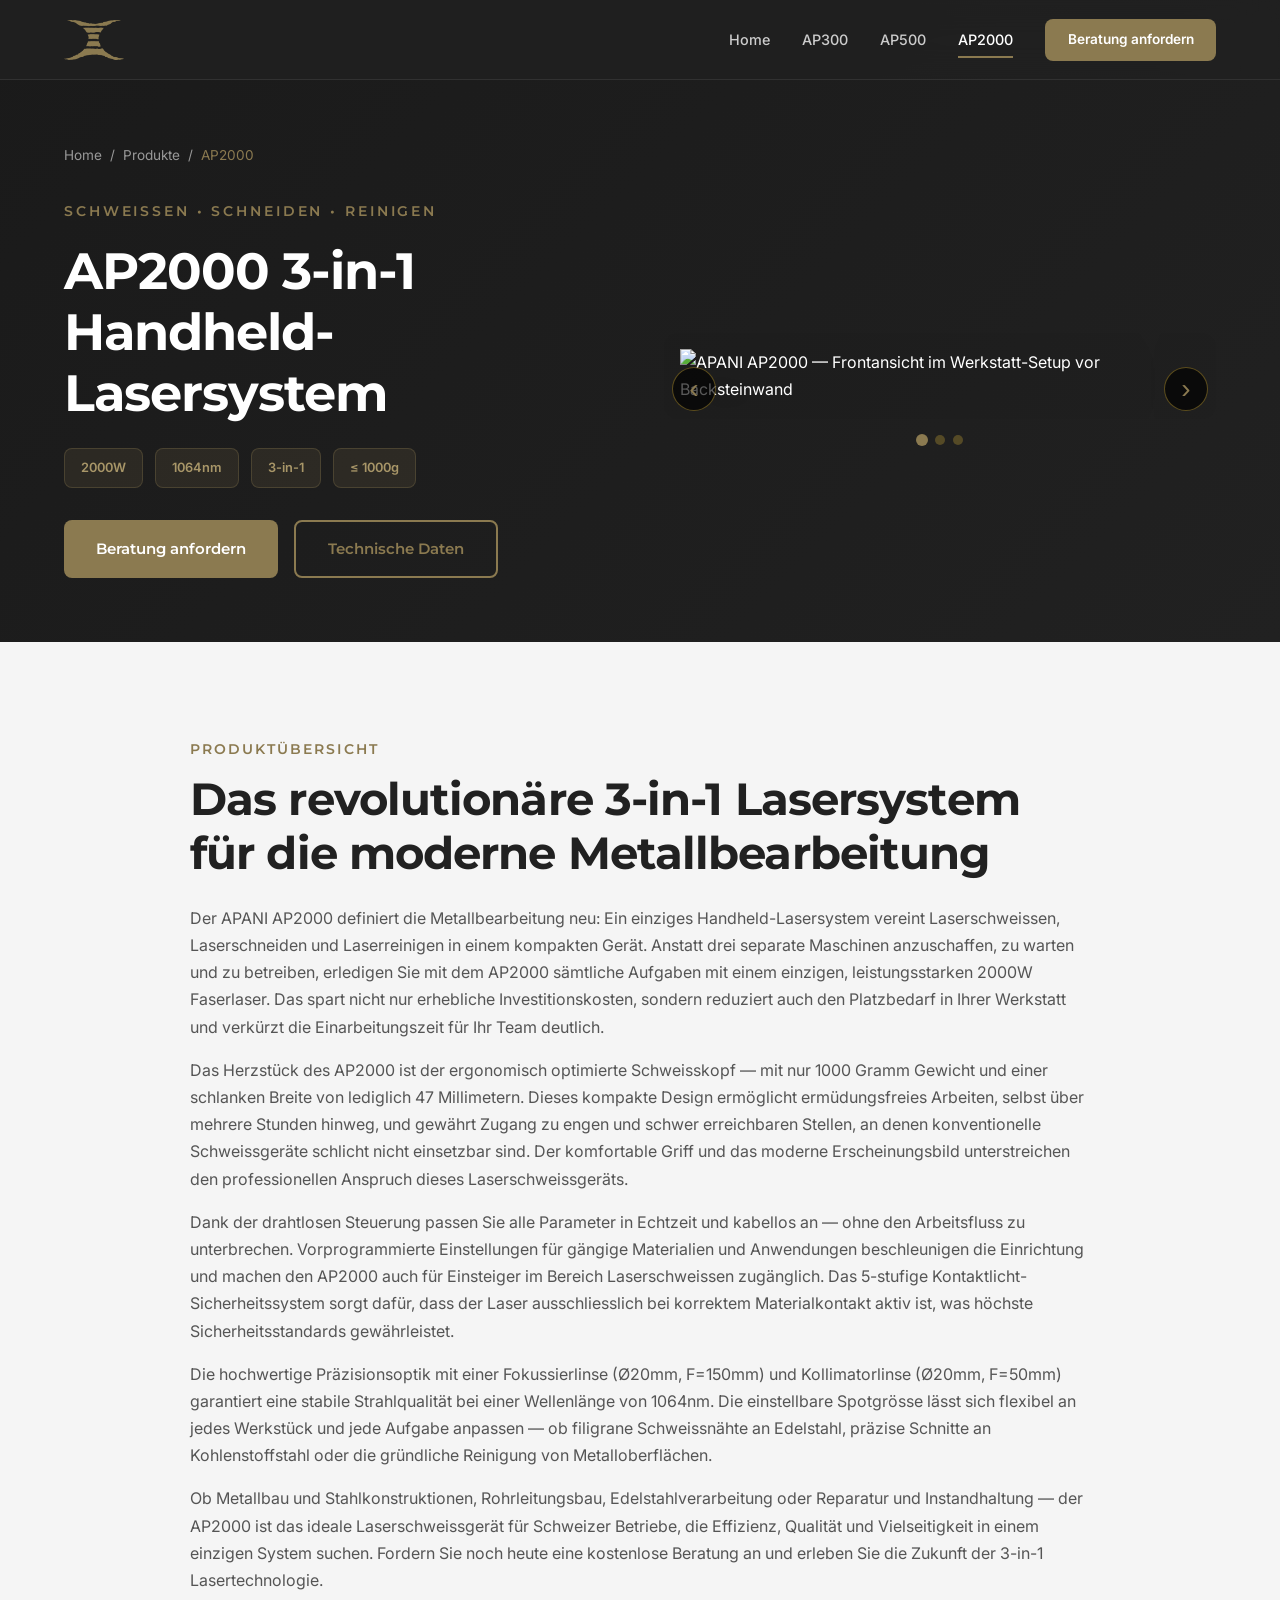
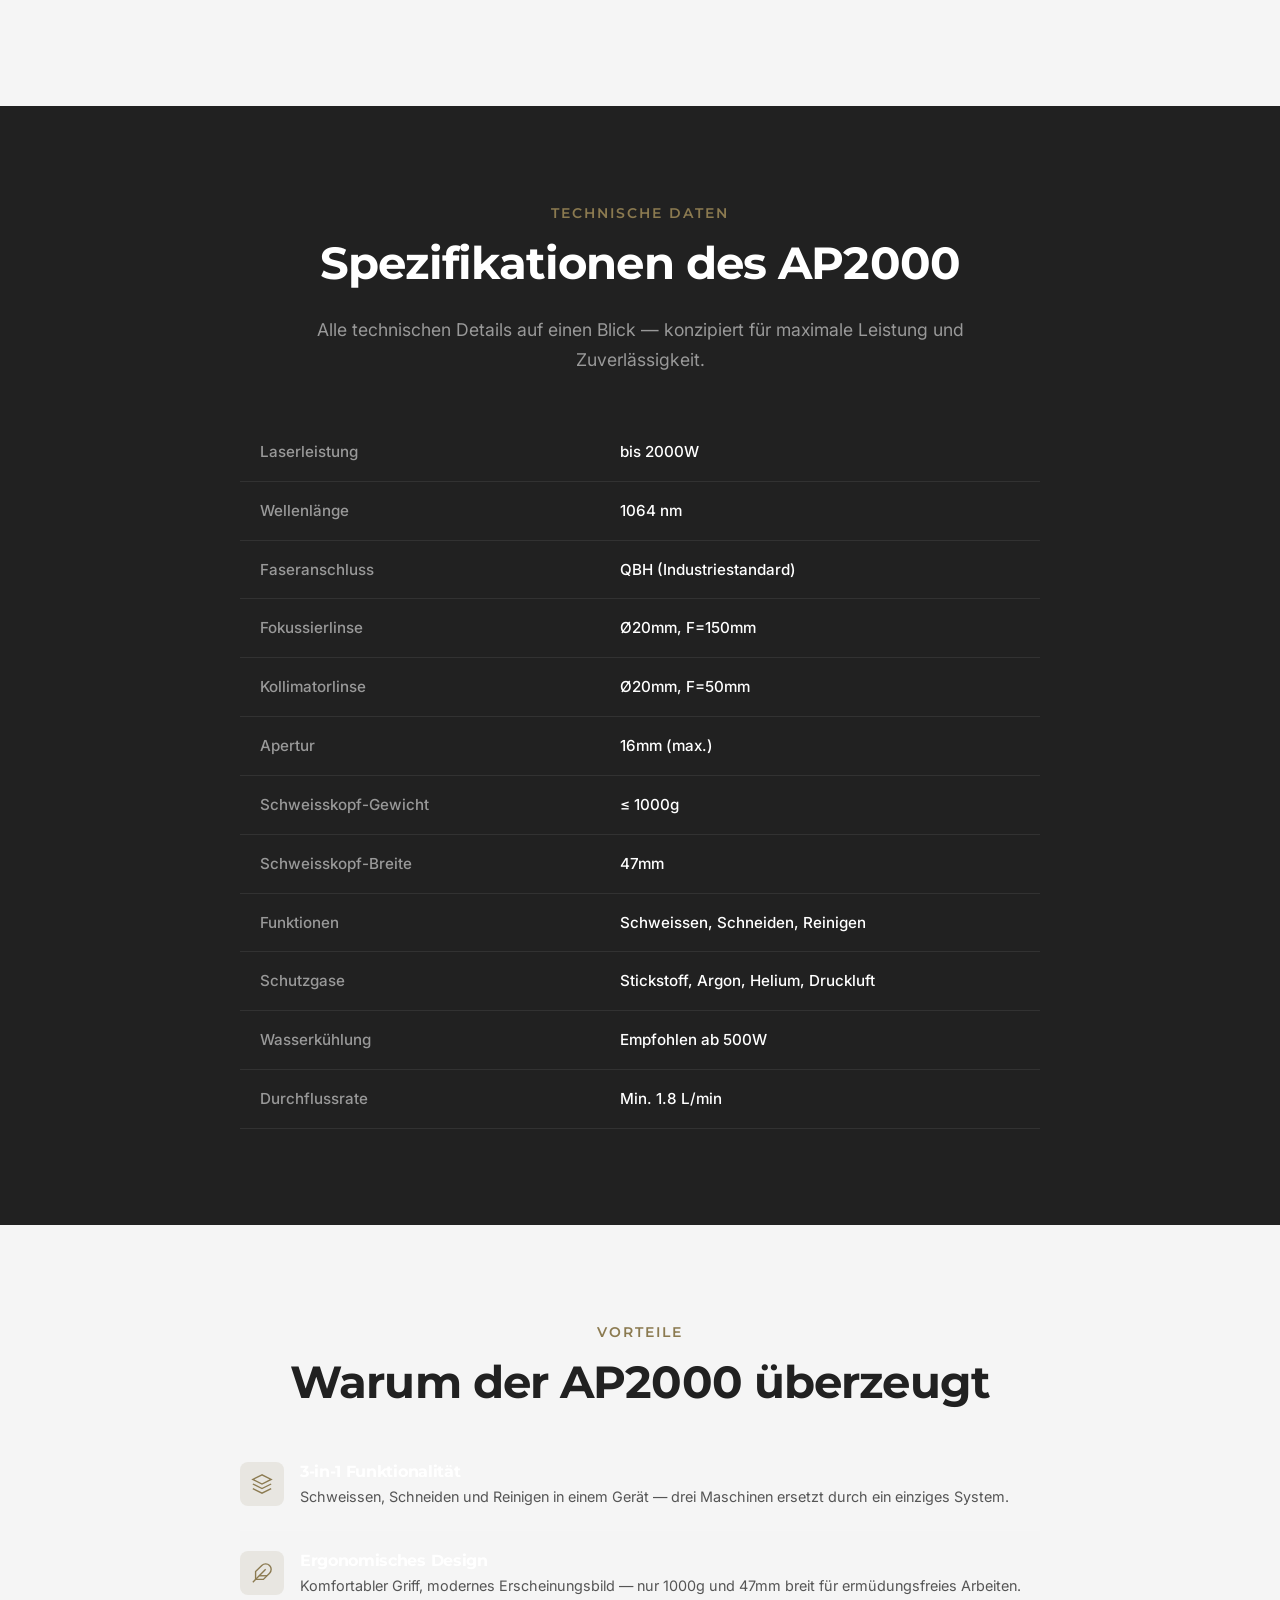
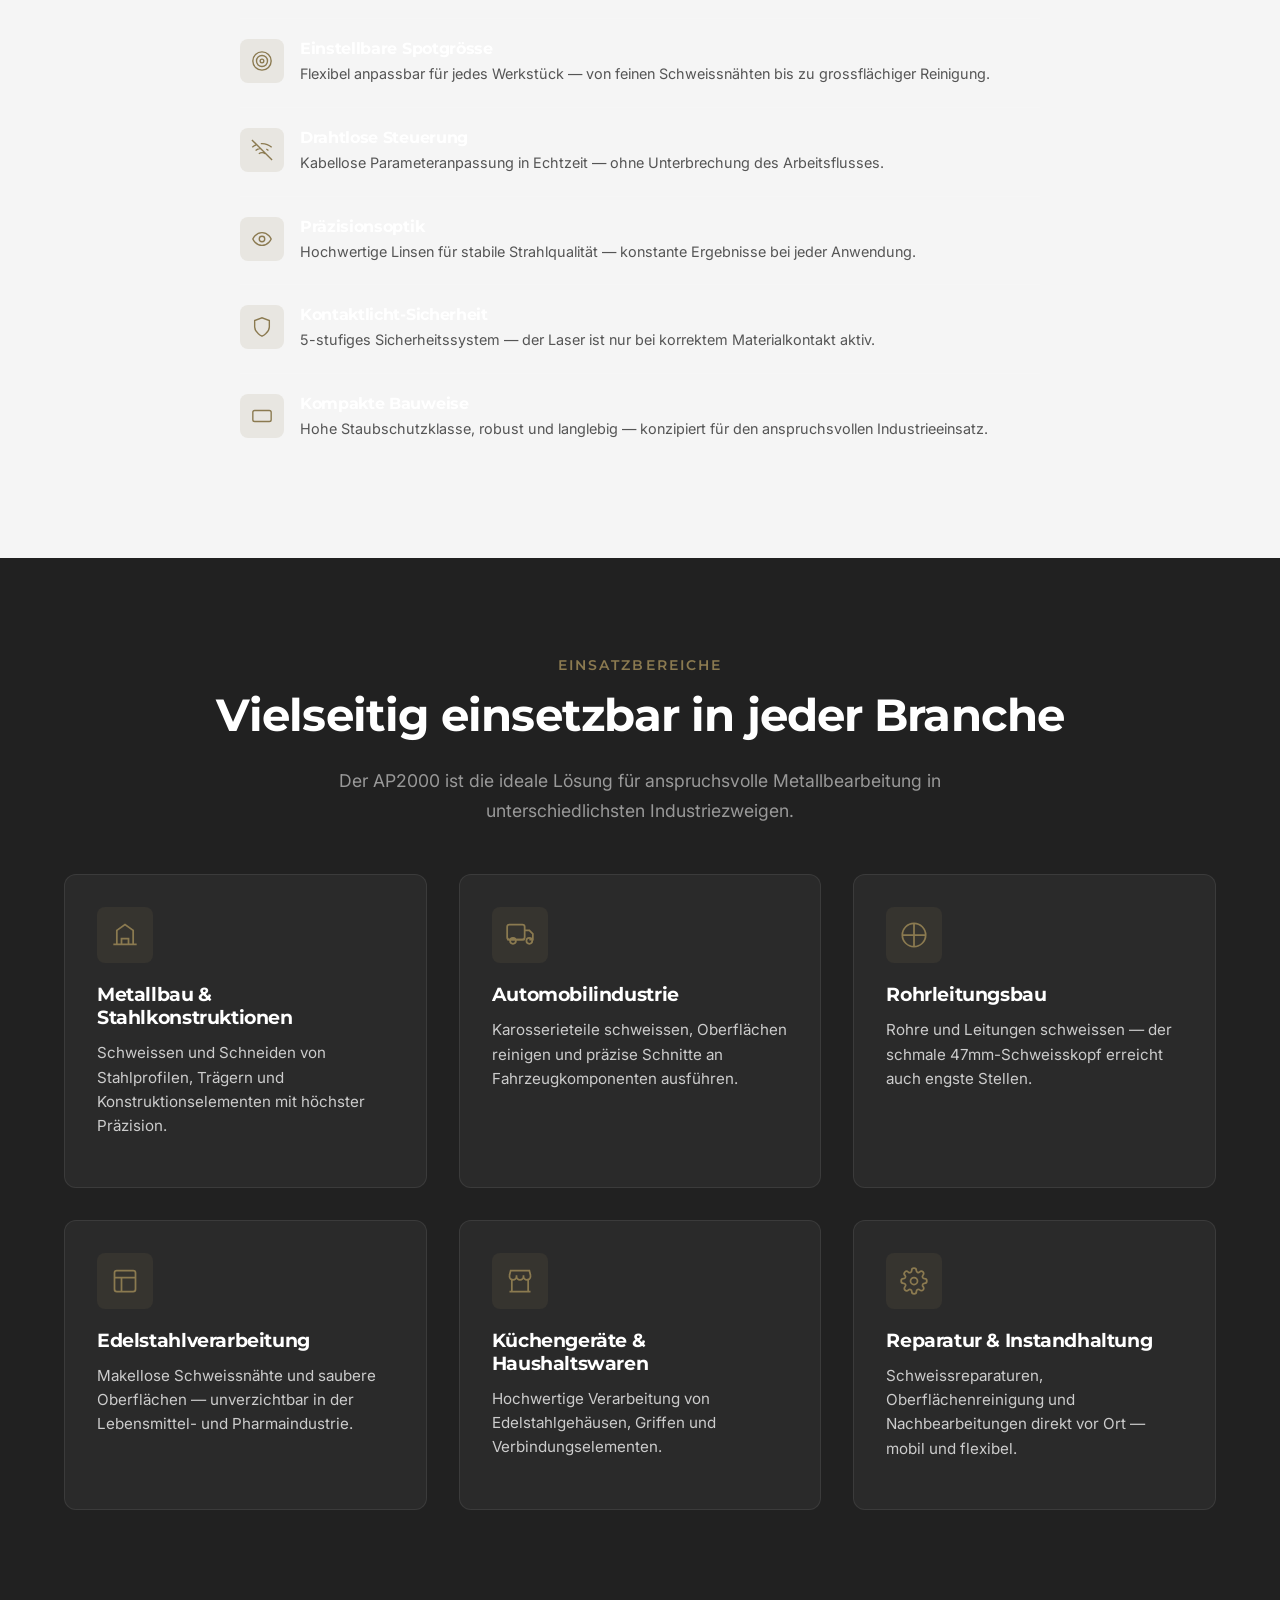
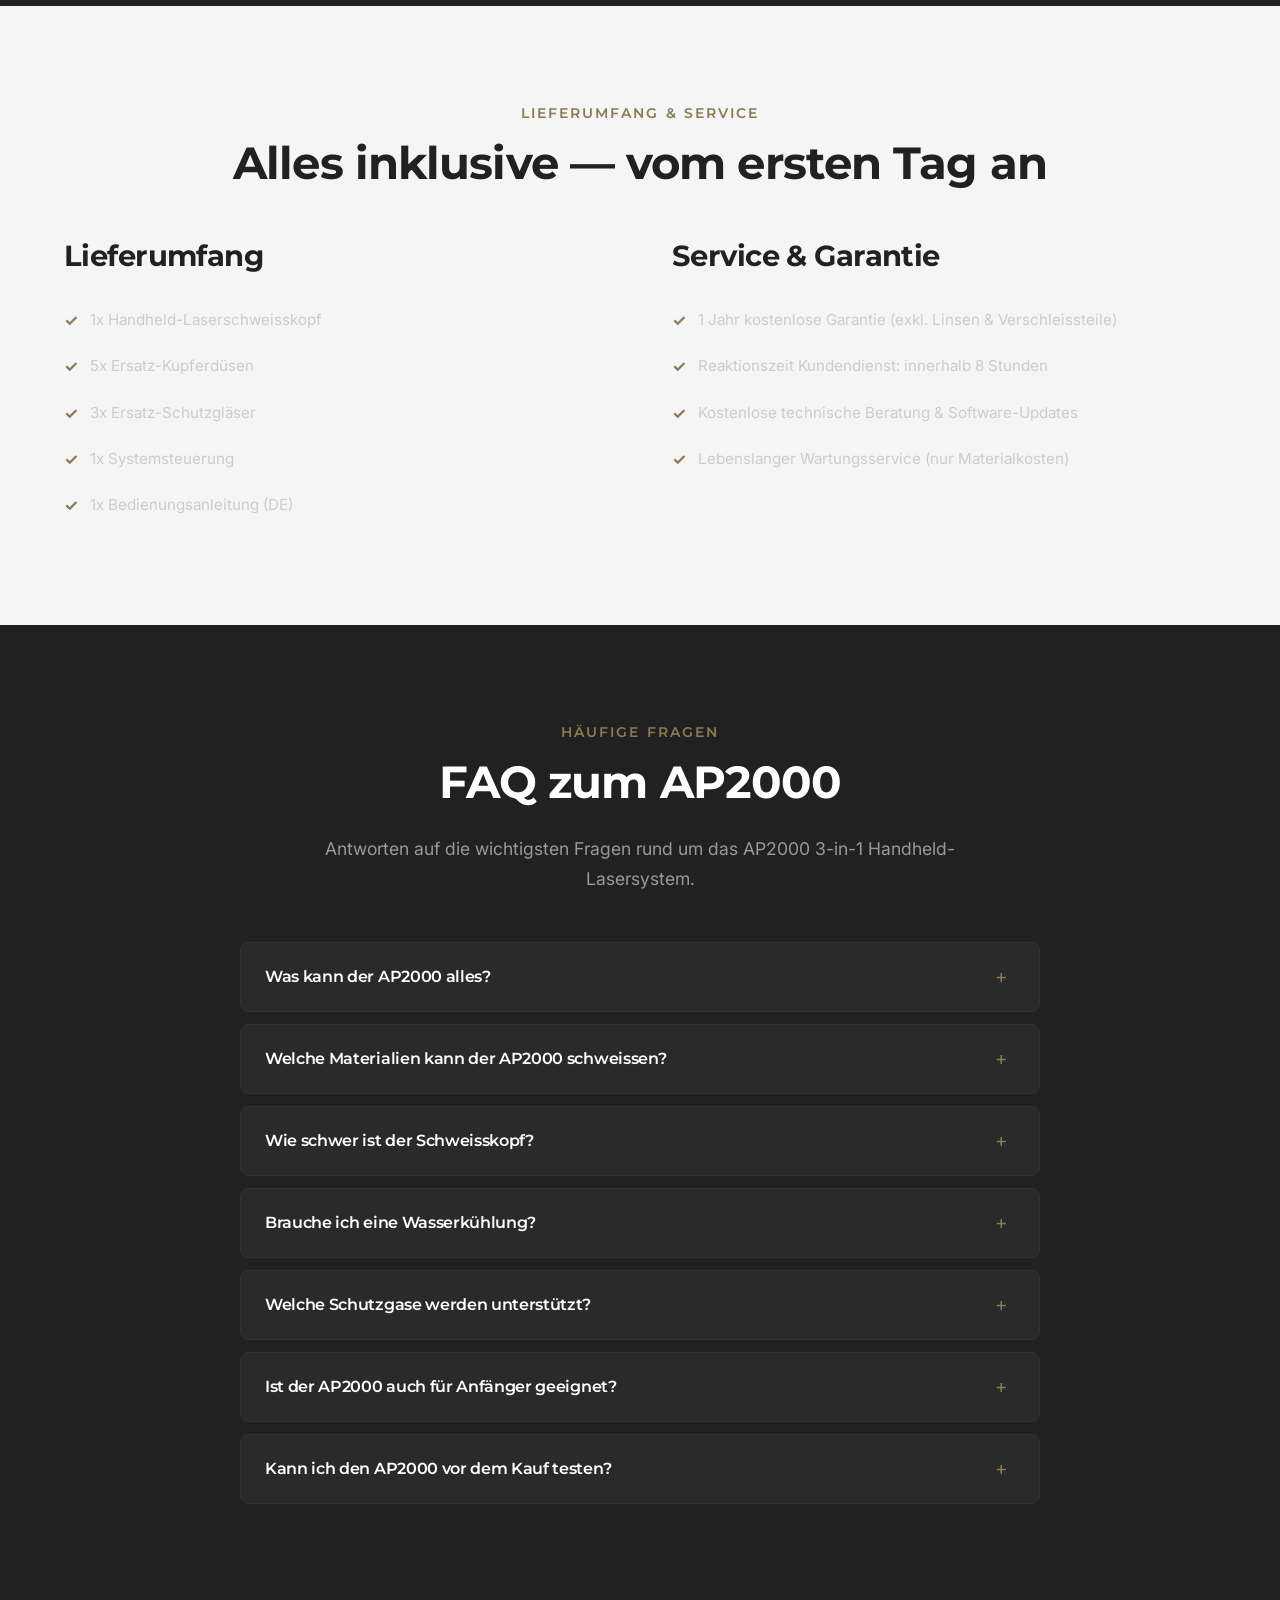
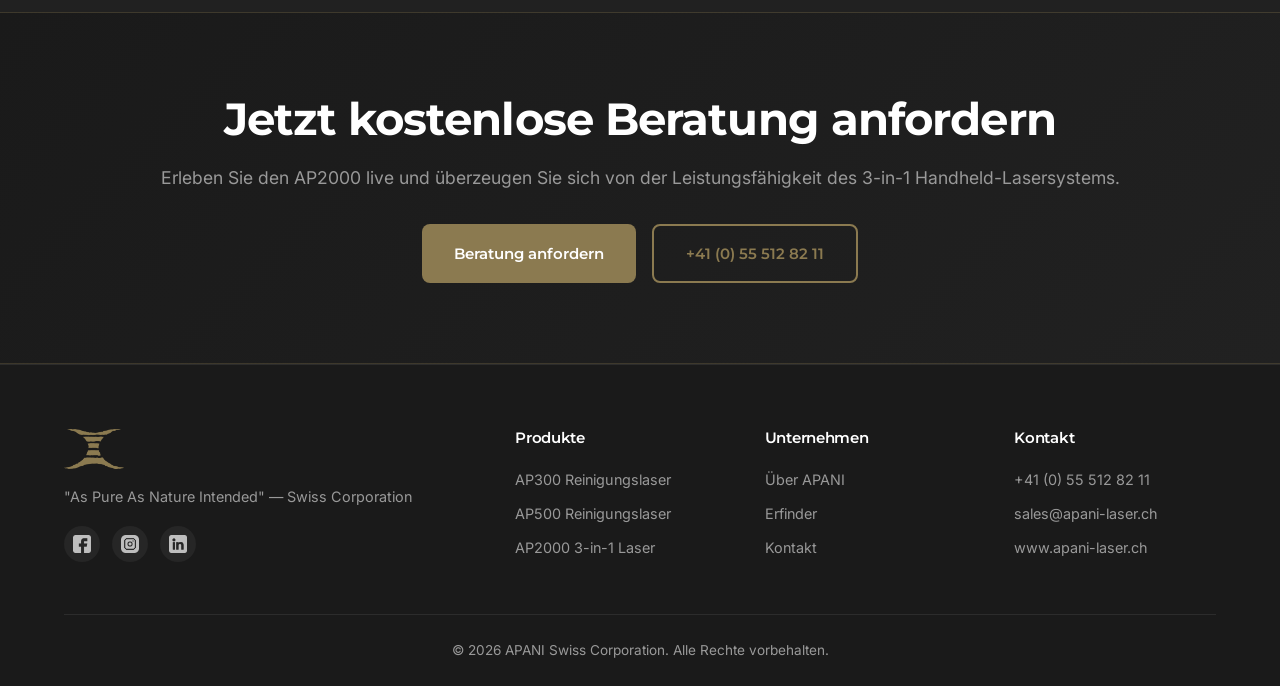
==== commit 3089e70a: "Fix Erfinder layout to single column, add Erfinder link to all footers" ====
--- a/ap2000.html
+++ b/ap2000.html
@@ -622,7 +622,7 @@
         <div class="footer-col">
           <h4>Unternehmen</h4>
           <a href="index.html#ueber">Über APANI</a>
-          <a href="index.html#branchen">Branchenlösungen</a>
+          <a href="erfinder.html">Erfinder</a>
           <a href="kontakt.html">Kontakt</a>
         </div>
         <div class="footer-col">
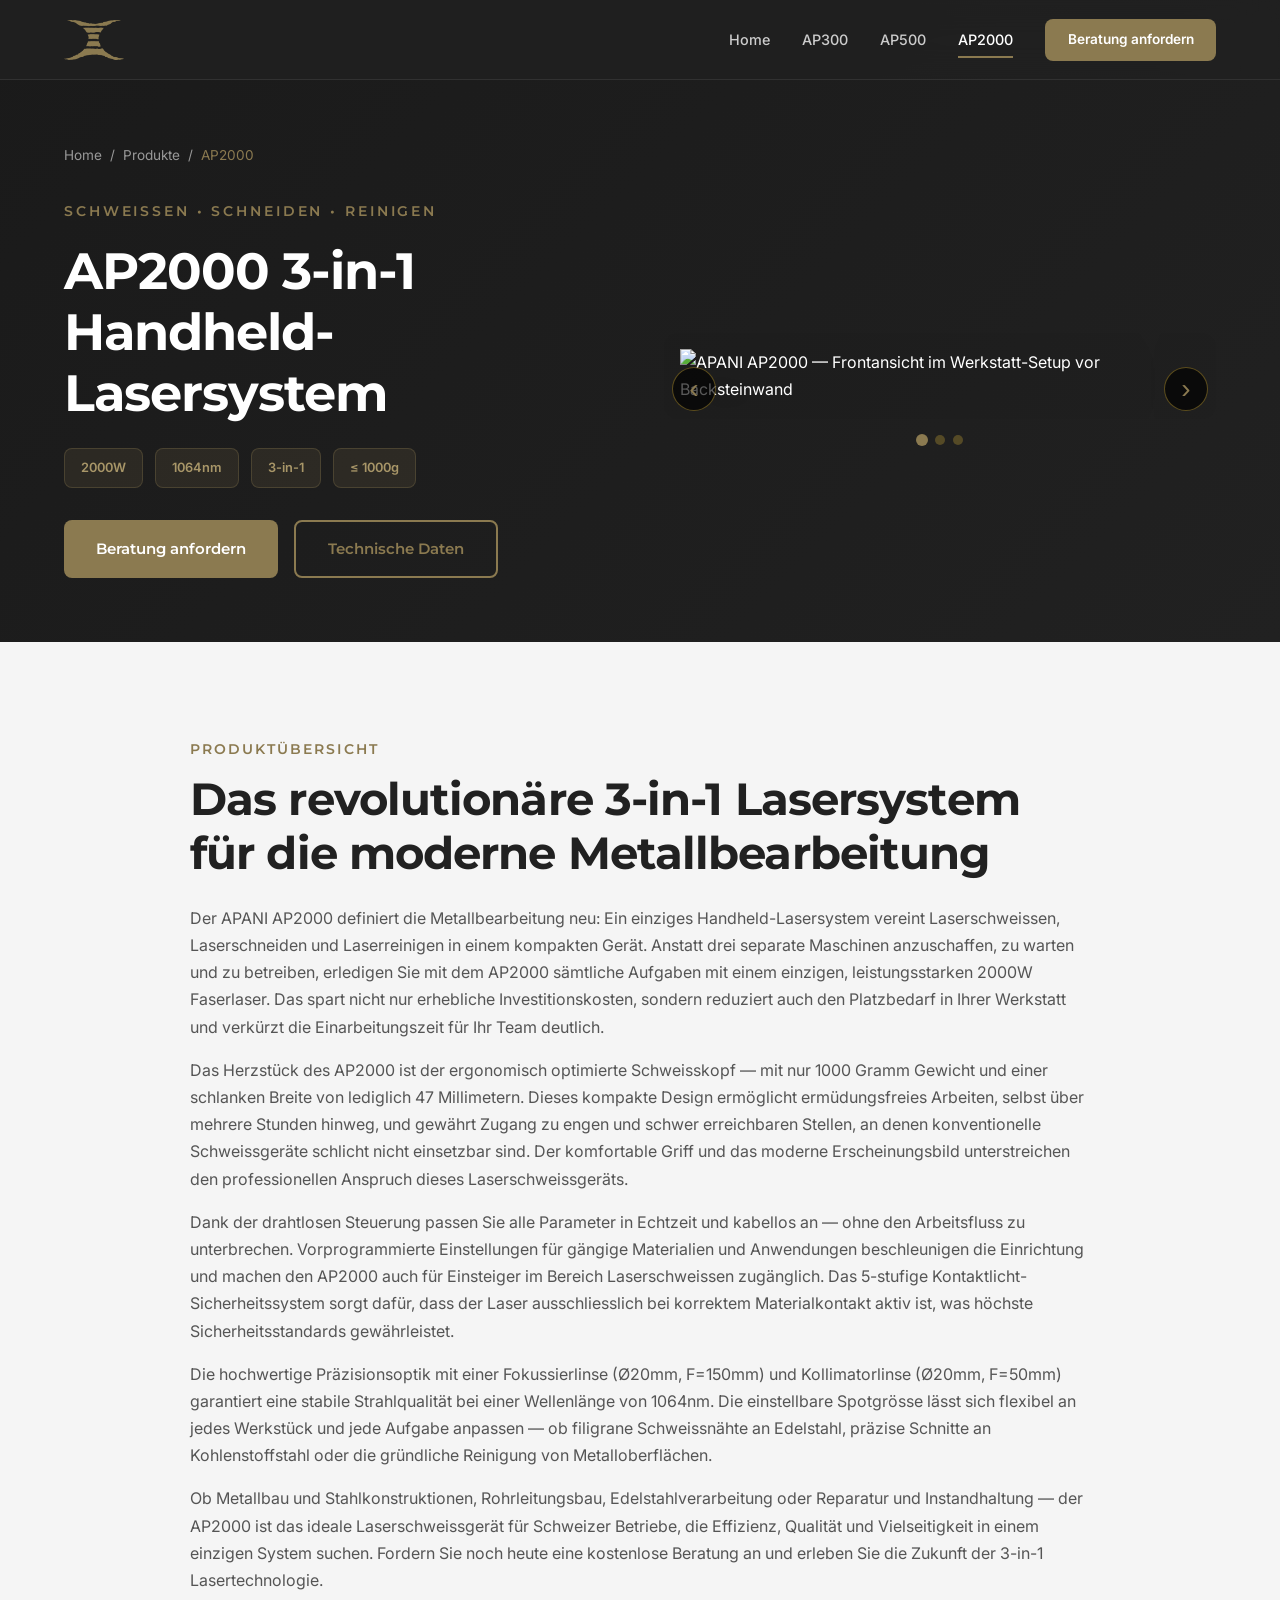
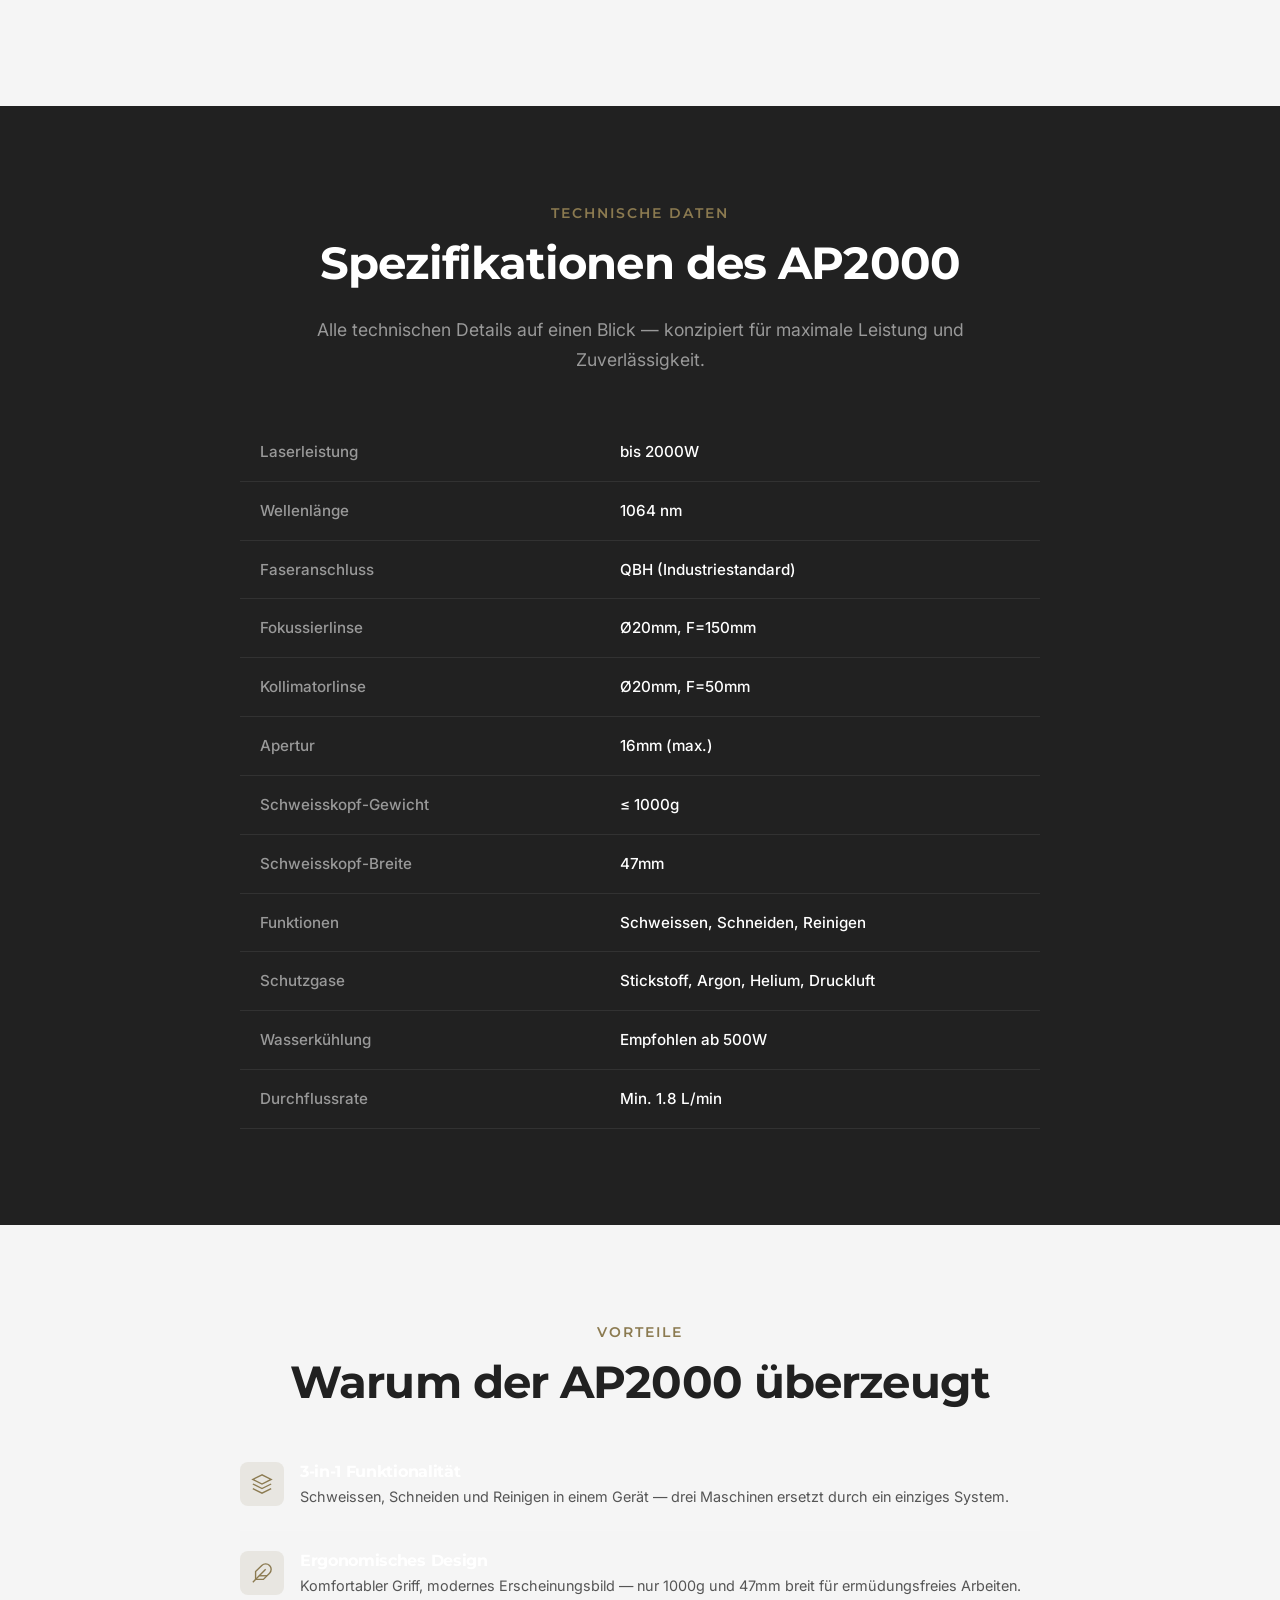
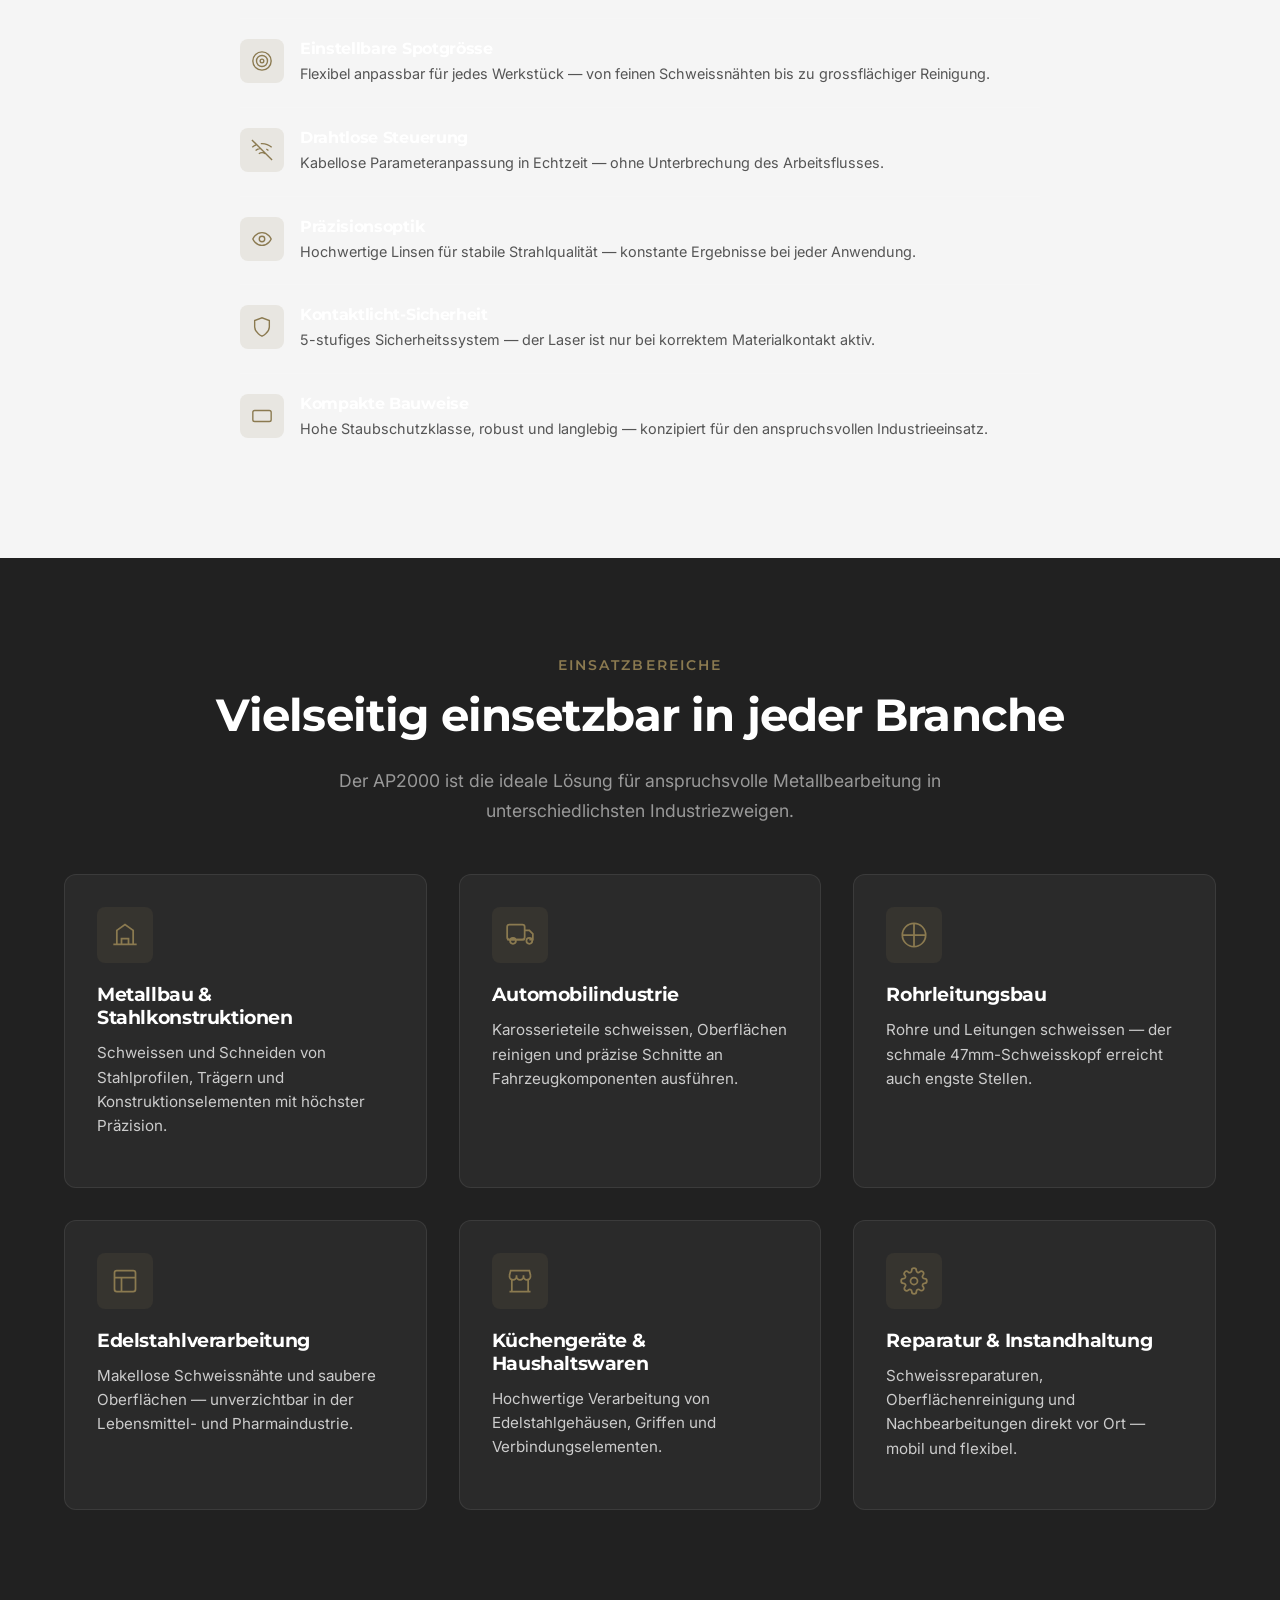
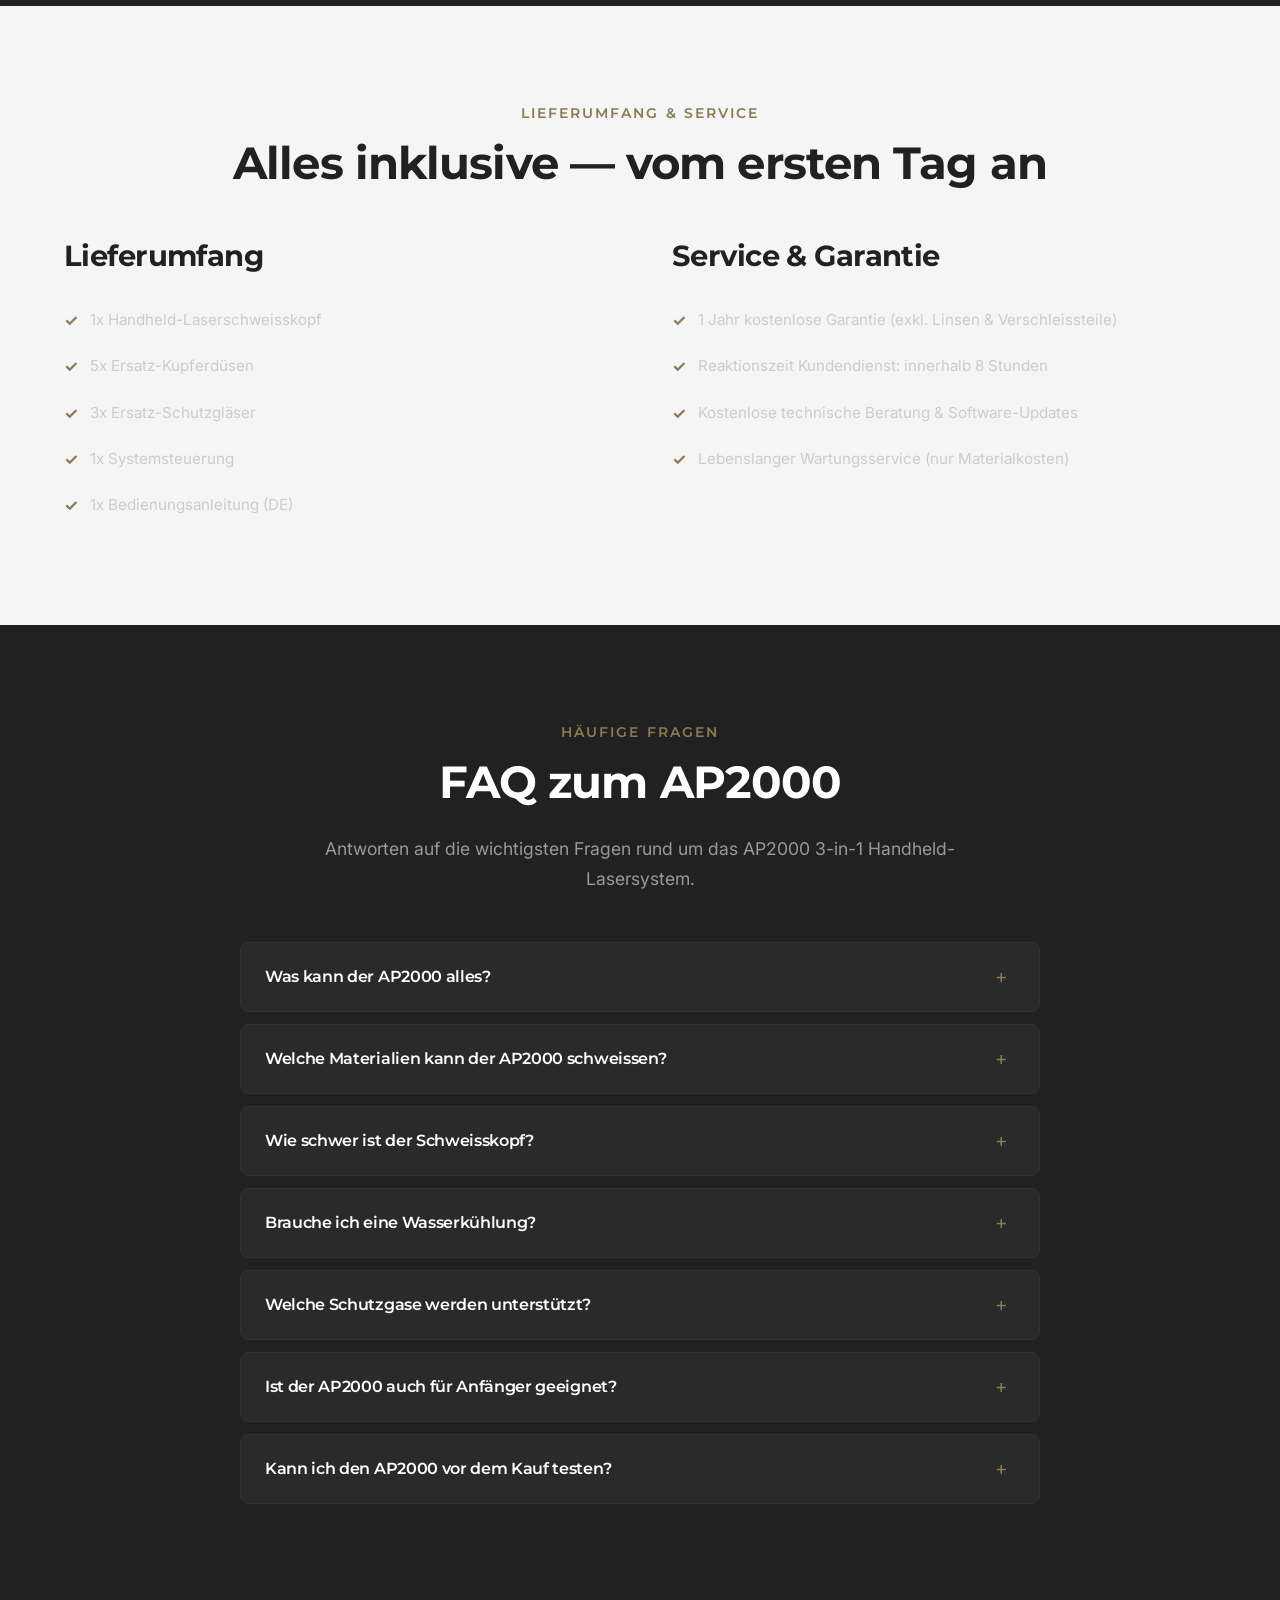
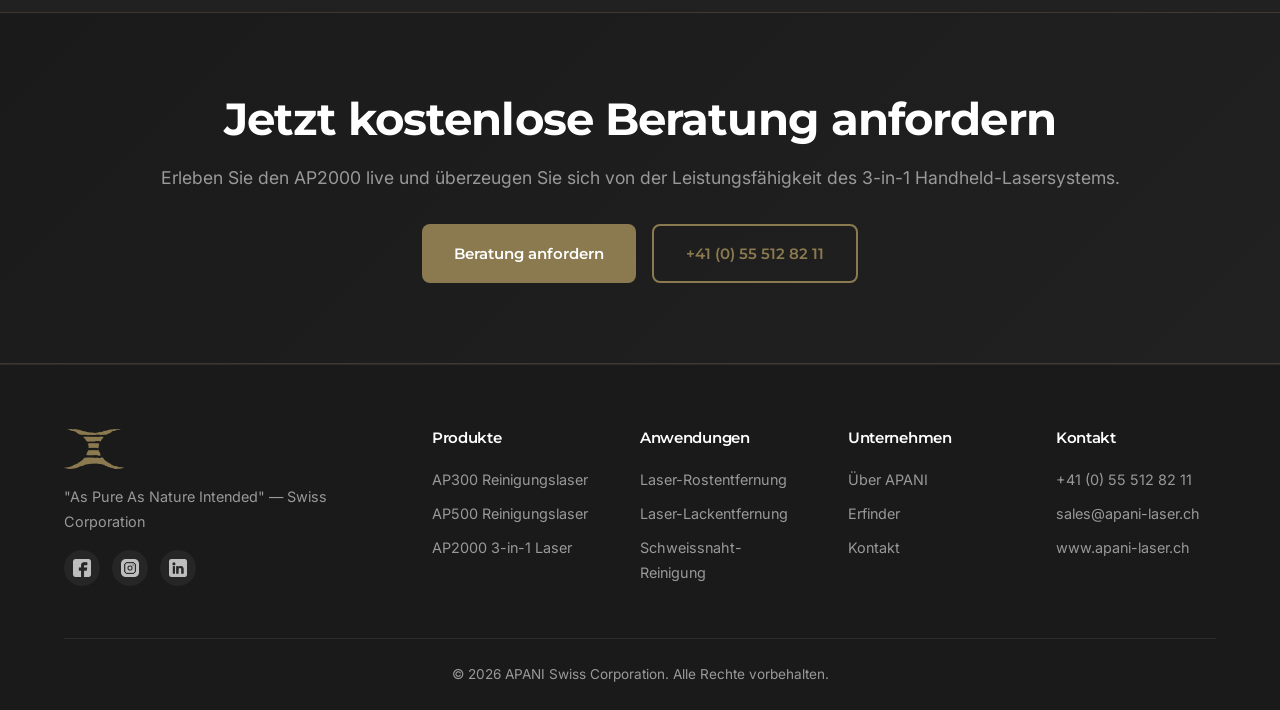
==== commit f3716994: "Drei Anwendungs-Landingpages: Laser-Rostentfernung, Lackentfernung, Schweissnaht-Reinigung - laser-r" ====
--- a/ap2000.html
+++ b/ap2000.html
@@ -620,6 +620,12 @@
           <a href="ap2000.html">AP2000 3-in-1 Laser</a>
         </div>
         <div class="footer-col">
+          <h4>Anwendungen</h4>
+          <a href="laser-rostentfernung.html">Laser-Rostentfernung</a>
+          <a href="laser-lackentfernung.html">Laser-Lackentfernung</a>
+          <a href="schweissnaht-reinigung-laser.html">Schweissnaht-Reinigung</a>
+        </div>
+        <div class="footer-col">
           <h4>Unternehmen</h4>
           <a href="index.html#ueber">Über APANI</a>
           <a href="erfinder.html">Erfinder</a>
--- a/style.css
+++ b/style.css
@@ -151,7 +151,7 @@
   position: relative;
   width: 100%;
   max-width: 1200px;
-  margin: 2.5rem auto 0;
+  margin: 2.5rem auto 3rem;
   aspect-ratio: 16 / 9;
   border-radius: 14px;
   overflow: hidden;
@@ -1788,3 +1788,67 @@
   .stat-number { font-size: 1.6rem; }
   .container { padding: 0 1rem; }
 }
+
+/* --- Anwendungs-Landingpages (Rost / Lack / Schweissnaht) --- */
+.hero-lead {
+  font-size: 1.1rem;
+  line-height: 1.7;
+  color: var(--text-light);
+  margin-bottom: 1.5rem;
+  max-width: 560px;
+}
+.ba-caption {
+  text-align: center;
+  font-size: 0.8rem;
+  color: var(--text-muted);
+  margin: -2rem 0 2.5rem;
+}
+.faq-question .faq-q {
+  font-size: 1rem;
+  font-weight: 600;
+  color: var(--white);
+  flex: 1;
+  padding-right: 1rem;
+  margin: 0;
+}
+.section-light .faq-question .faq-q { color: var(--dark); }
+.footer-grid { grid-template-columns: 2fr 1fr 1fr 1fr 1fr; }
+@media (max-width: 1024px) {
+  .footer-grid { grid-template-columns: 1fr 1fr; }
+}
+@media (max-width: 768px) {
+  .footer-grid { grid-template-columns: 1fr; }
+  .table-scroll .comparison-table thead { display: none; }
+  .table-scroll .comparison-table,
+  .table-scroll .comparison-table tbody,
+  .table-scroll .comparison-table tr,
+  .table-scroll .comparison-table td { display: block; width: 100%; }
+  .table-scroll .comparison-table tr {
+    margin-bottom: 1rem;
+    border: 1px solid var(--border-dark);
+    border-radius: var(--radius);
+    overflow: hidden;
+  }
+  .table-scroll .comparison-table td {
+    border: none;
+    border-bottom: 1px solid var(--border-dark);
+    display: flex;
+    justify-content: space-between;
+    gap: 1rem;
+    text-align: right;
+  }
+  .table-scroll .comparison-table td:last-child { border-bottom: none; }
+  .table-scroll .comparison-table td::before {
+    content: attr(data-label);
+    font-weight: 600;
+    color: var(--gold);
+    text-align: left;
+  }
+  .table-scroll .comparison-table td:first-child {
+    background: var(--dark-card);
+    font-weight: 600;
+    color: var(--white);
+    justify-content: flex-start;
+  }
+  .table-scroll .comparison-table td:first-child::before { display: none; }
+}
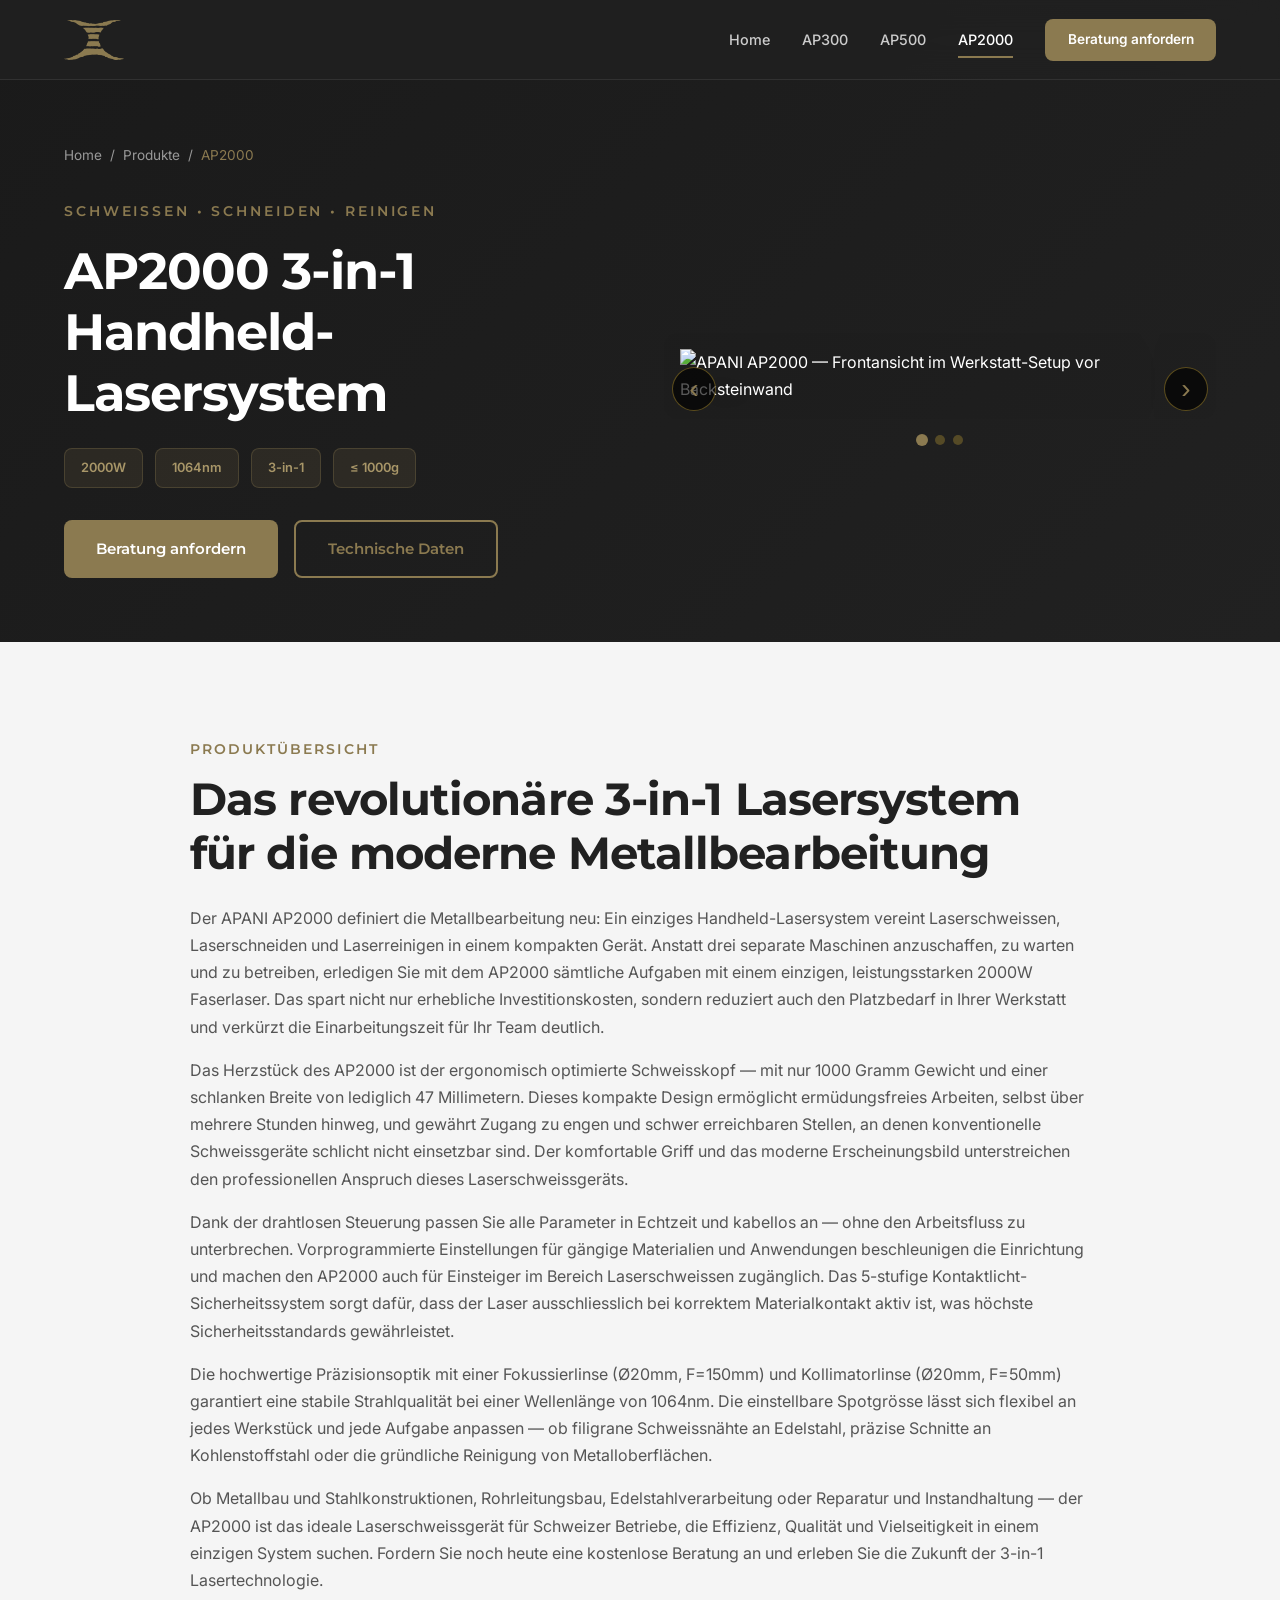
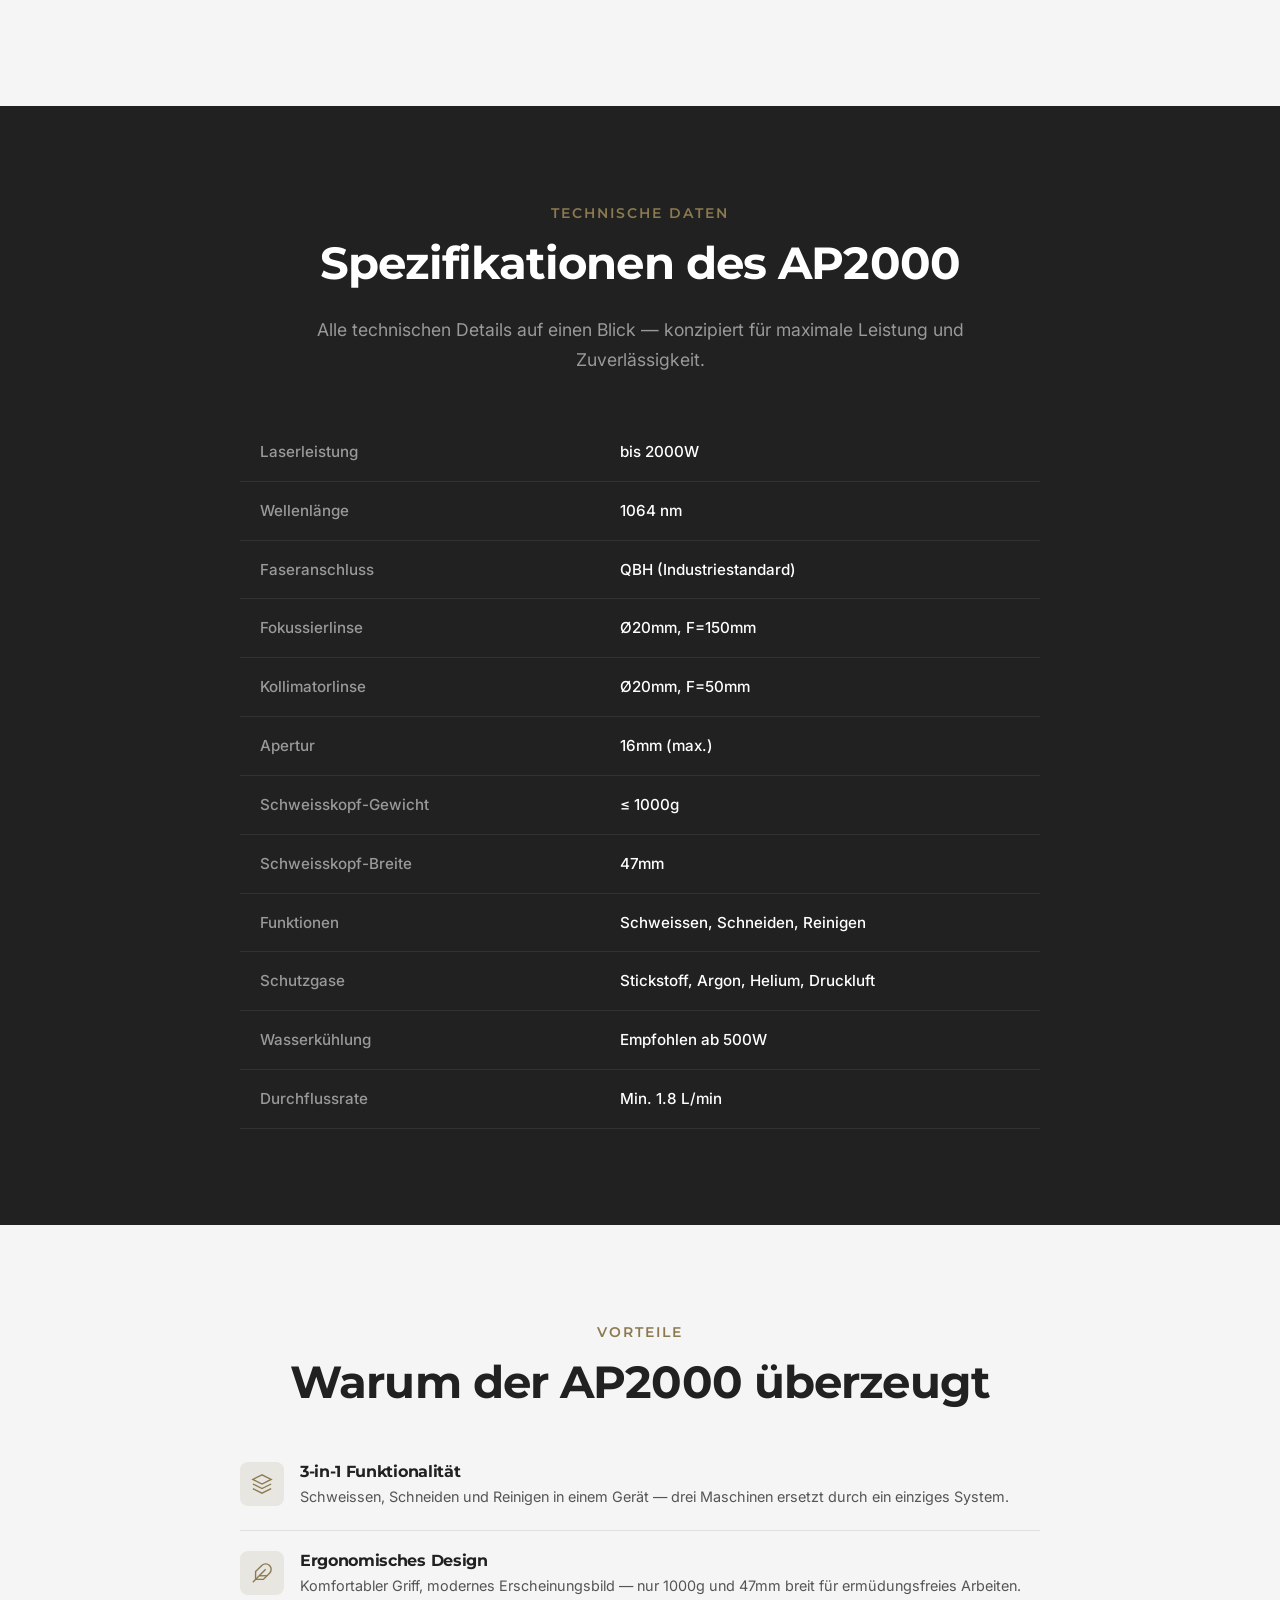
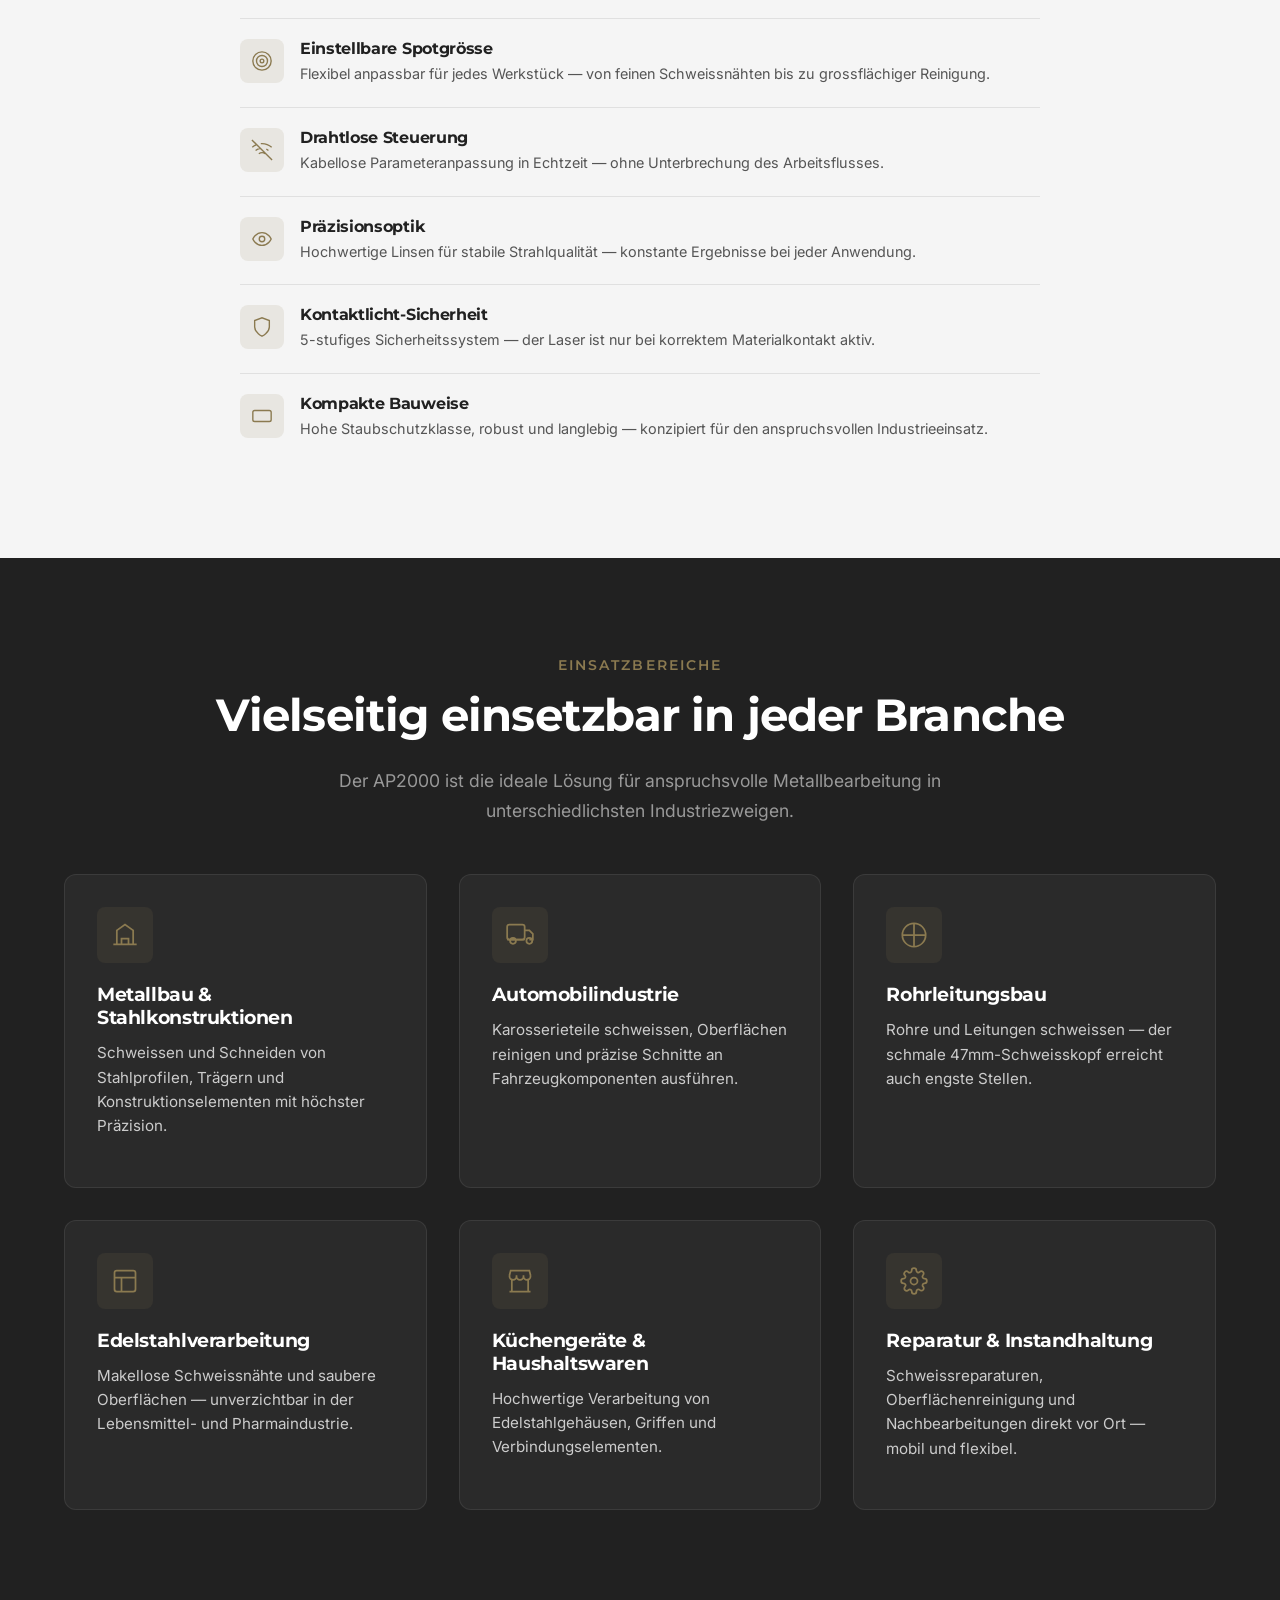
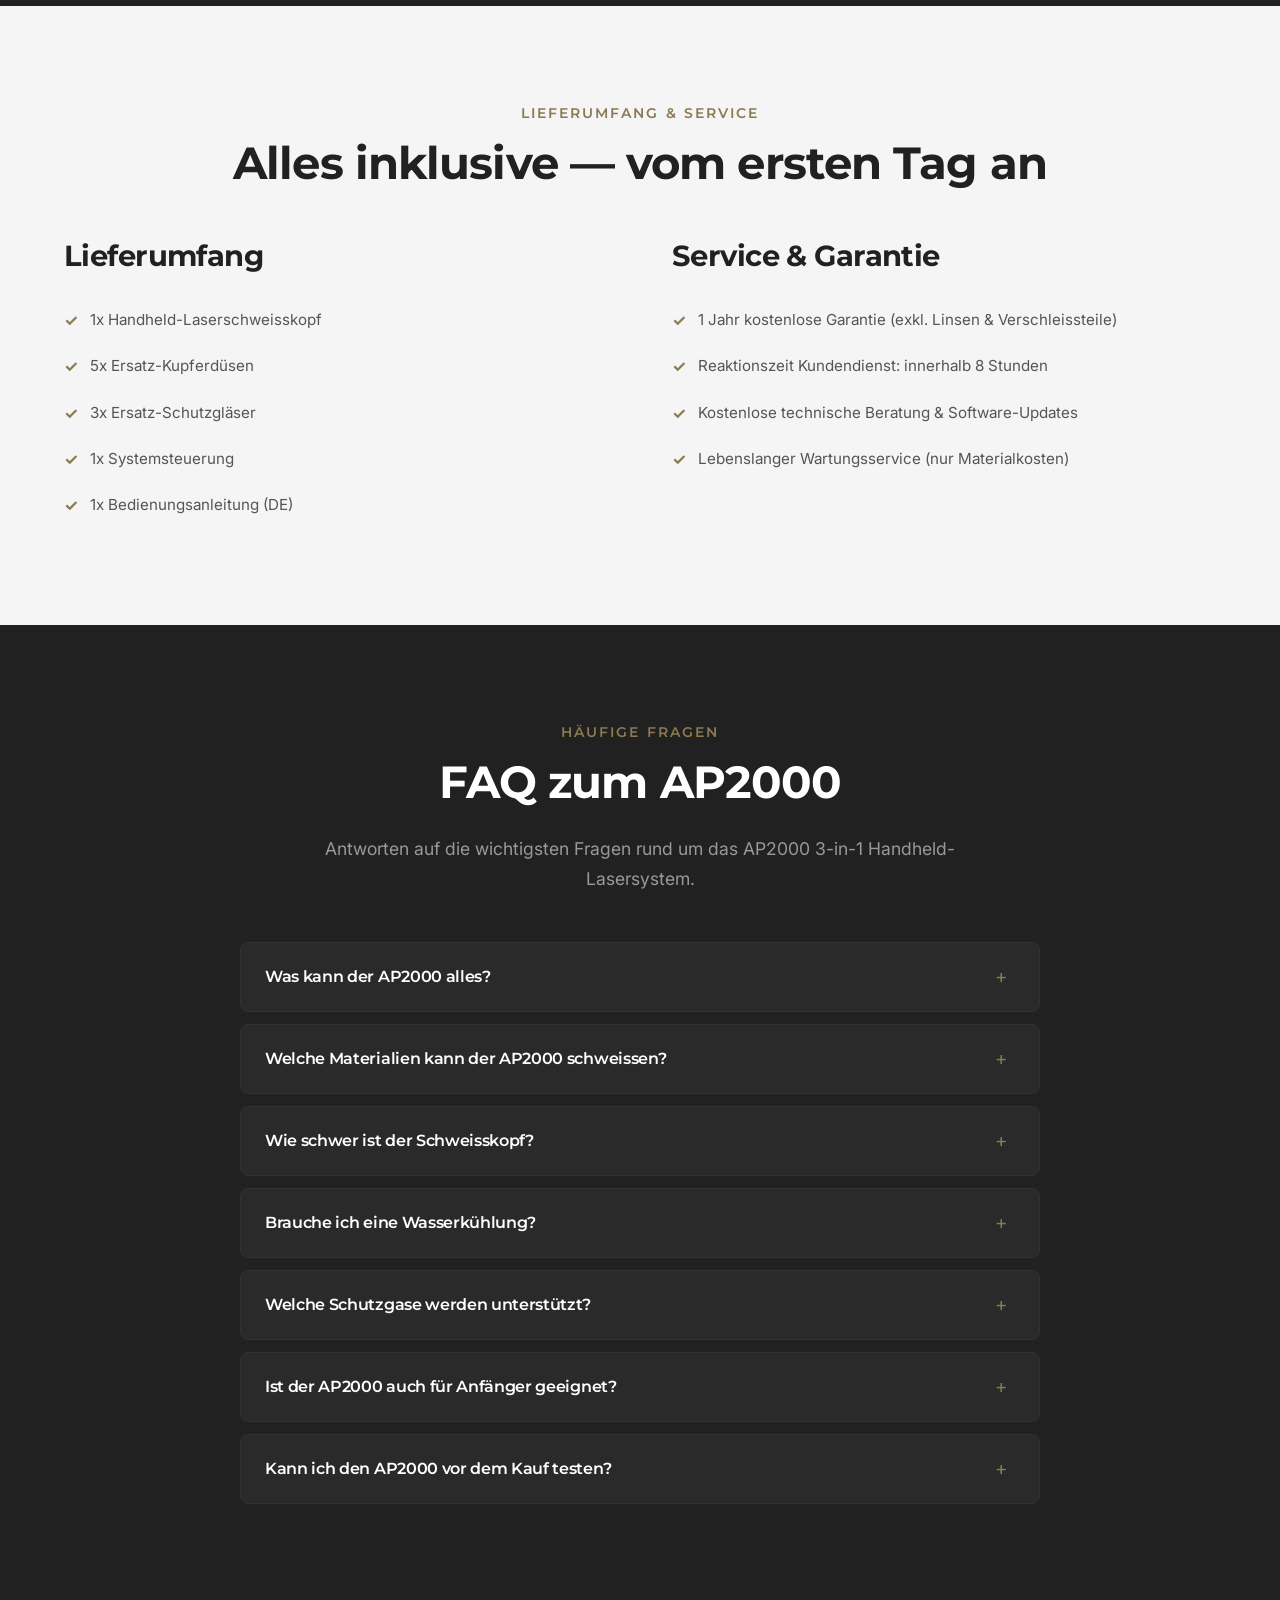
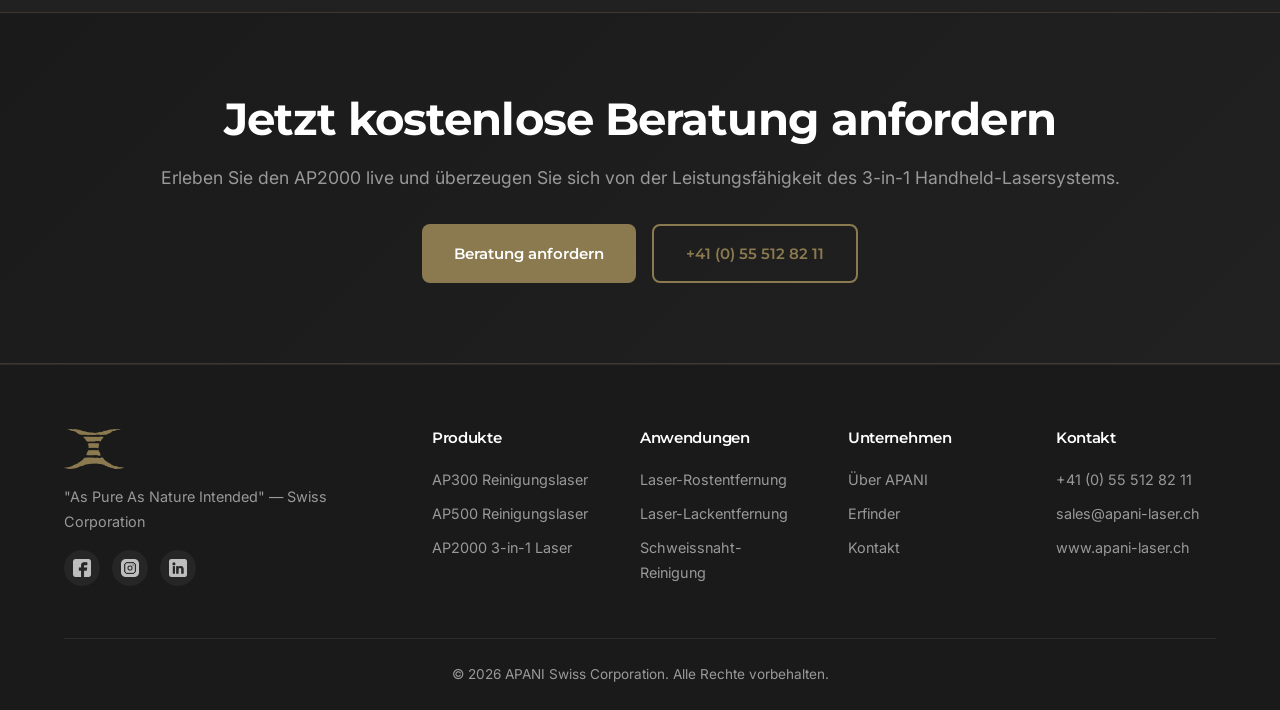
==== commit b458e3b1: "Demo nur im Showroom mit Demonstrationsteilen; Teilenummern beim AP500 entfernt - Vorfuehrung uebera" ====
--- a/ap2000.html
+++ b/ap2000.html
@@ -158,7 +158,7 @@
         "name": "Kann ich den AP2000 vor dem Kauf testen?",
         "acceptedAnswer": {
           "@type": "Answer",
-          "text": "Selbstverständlich. Wir bieten Live-Vorführungen mit Ihren eigenen Werkstücken an — entweder bei Ihnen vor Ort oder in unserem Showroom in Wangen, Schweiz."
+          "text": "Selbstverständlich. Wir bieten Live-Vorführungen in unserem Showroom in Wangen, Schweiz, an — an vorbereiteten Demonstrationsteilen, Sie müssen nichts mitbringen."
         }
       }
     ]
@@ -577,7 +577,7 @@
             </div>
             <div class="faq-answer">
               <div class="faq-answer-inner">
-                <p>Selbstverständlich. Wir bieten Live-Vorführungen mit Ihren eigenen Werkstücken an — entweder bei Ihnen vor Ort oder in unserem Showroom in Wangen, Schweiz.</p>
+                <p>Selbstverständlich. Wir bieten Live-Vorführungen in unserem Showroom in Wangen, Schweiz, an — an vorbereiteten Demonstrationsteilen, Sie müssen nichts mitbringen.</p>
               </div>
             </div>
           </div>
--- a/style.css
+++ b/style.css
@@ -1852,3 +1852,10 @@
   }
   .table-scroll .comparison-table td:first-child::before { display: none; }
 }
+
+/* --- Kontrast in hellen Sektionen (Titel/Listen waren weiss auf weiss) --- */
+.section-light .advantage-item h3,
+.section-light .advantage-item h4 { color: var(--dark); }
+.section-light .advantage-item { border-bottom-color: #e0e0e0; }
+.section-light .delivery-list li,
+.section-light .service-list li { color: #555; }
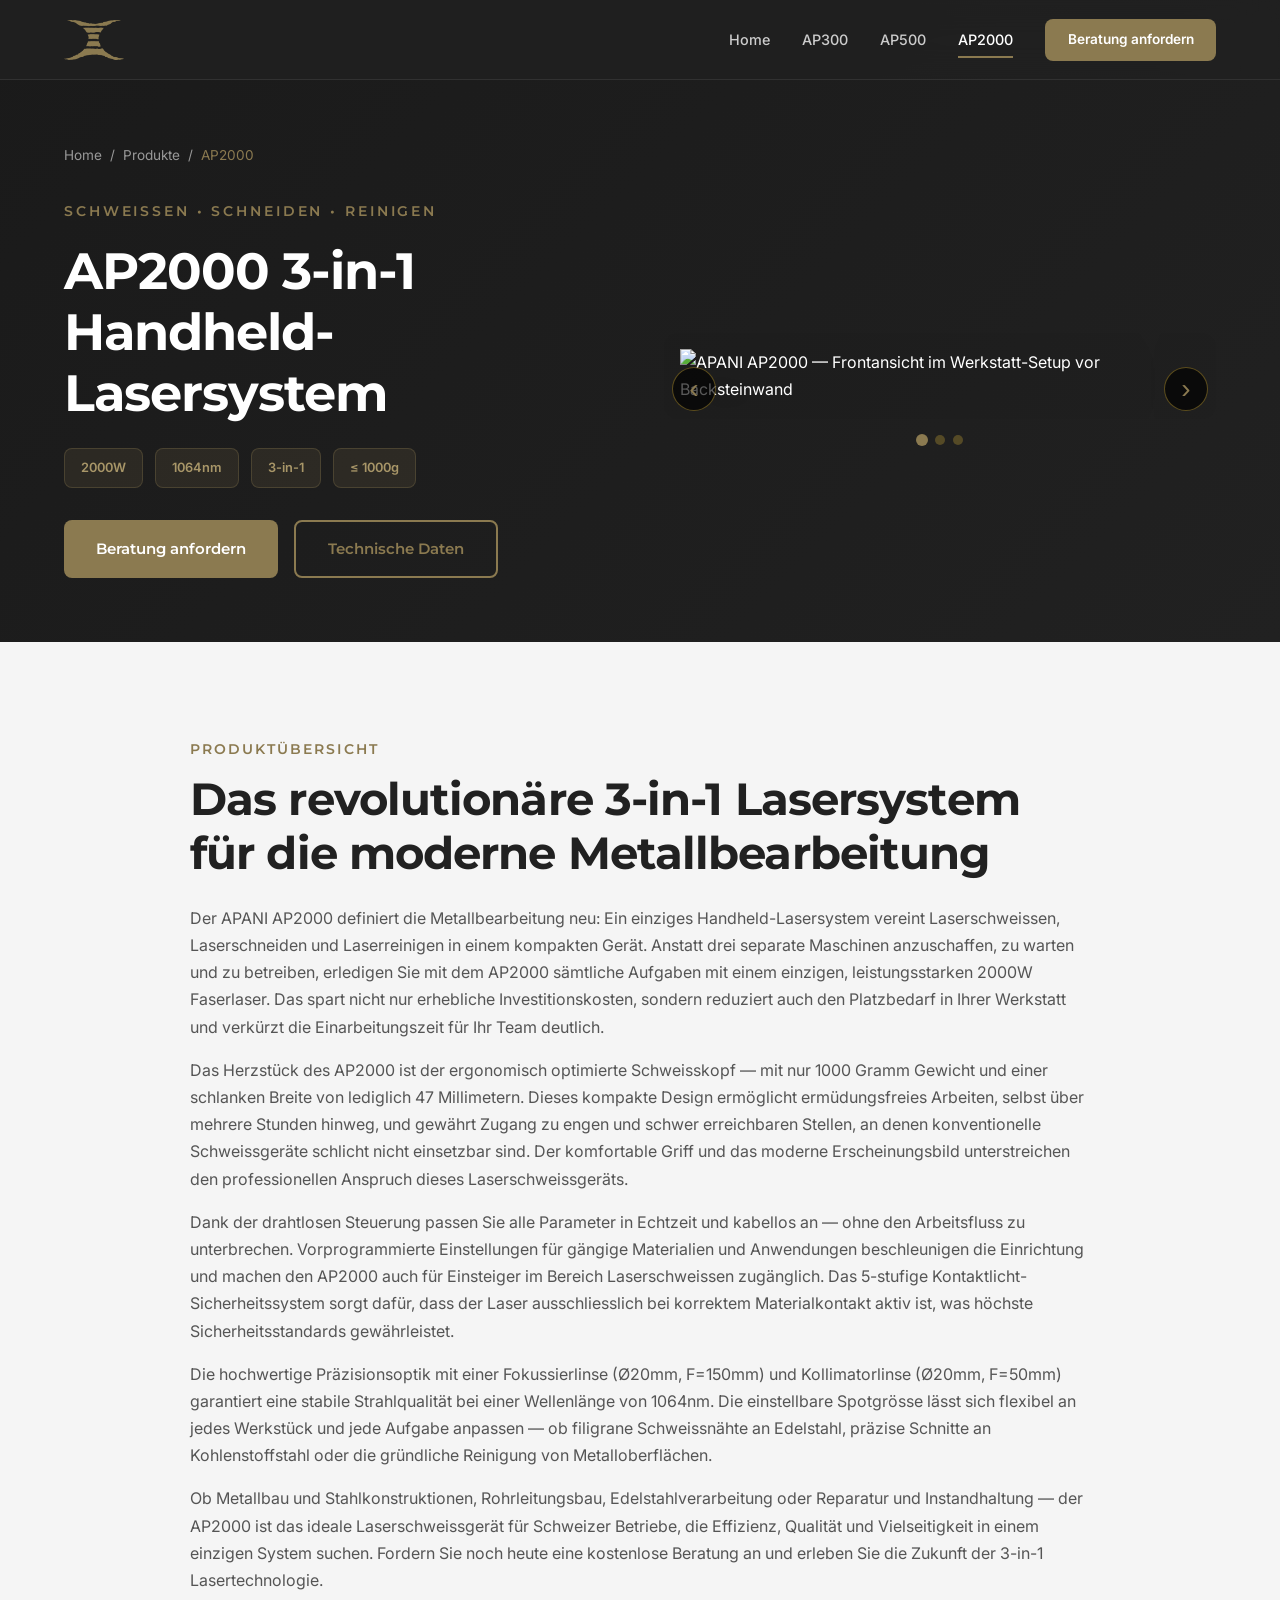
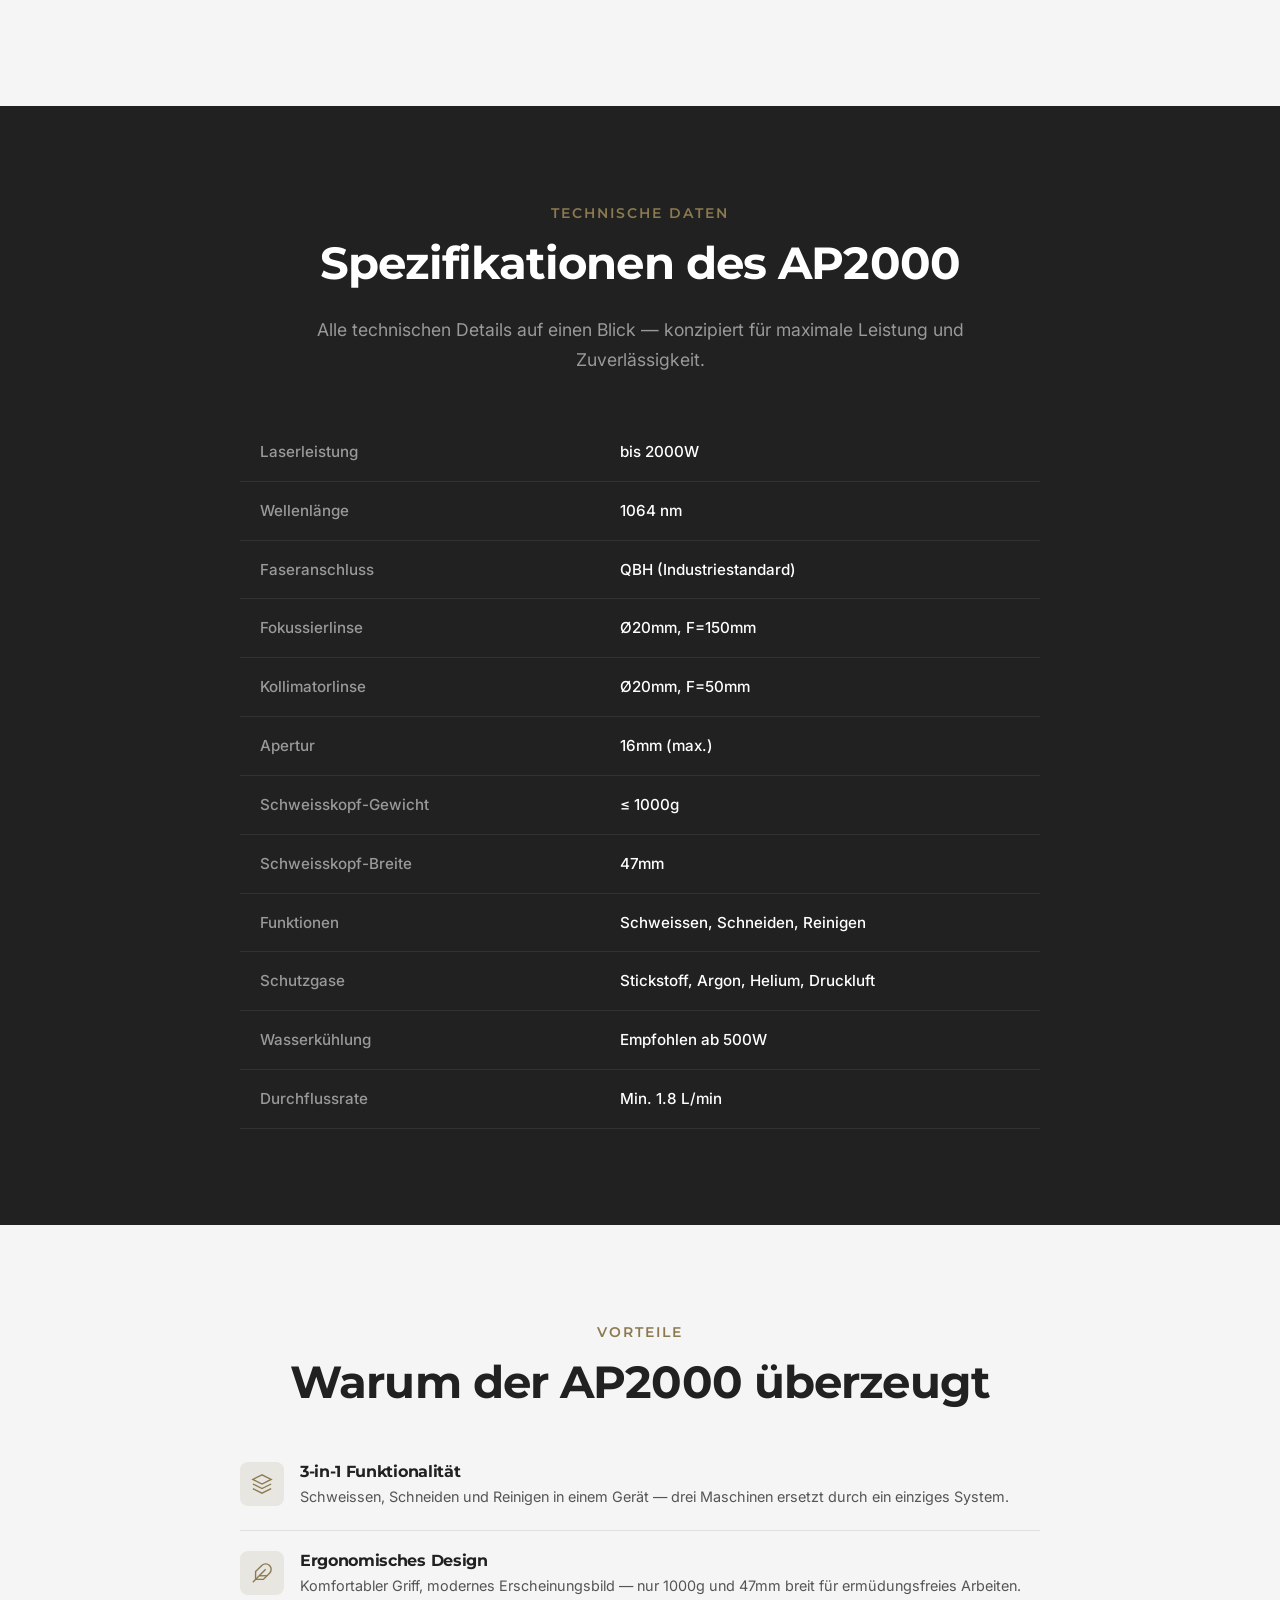
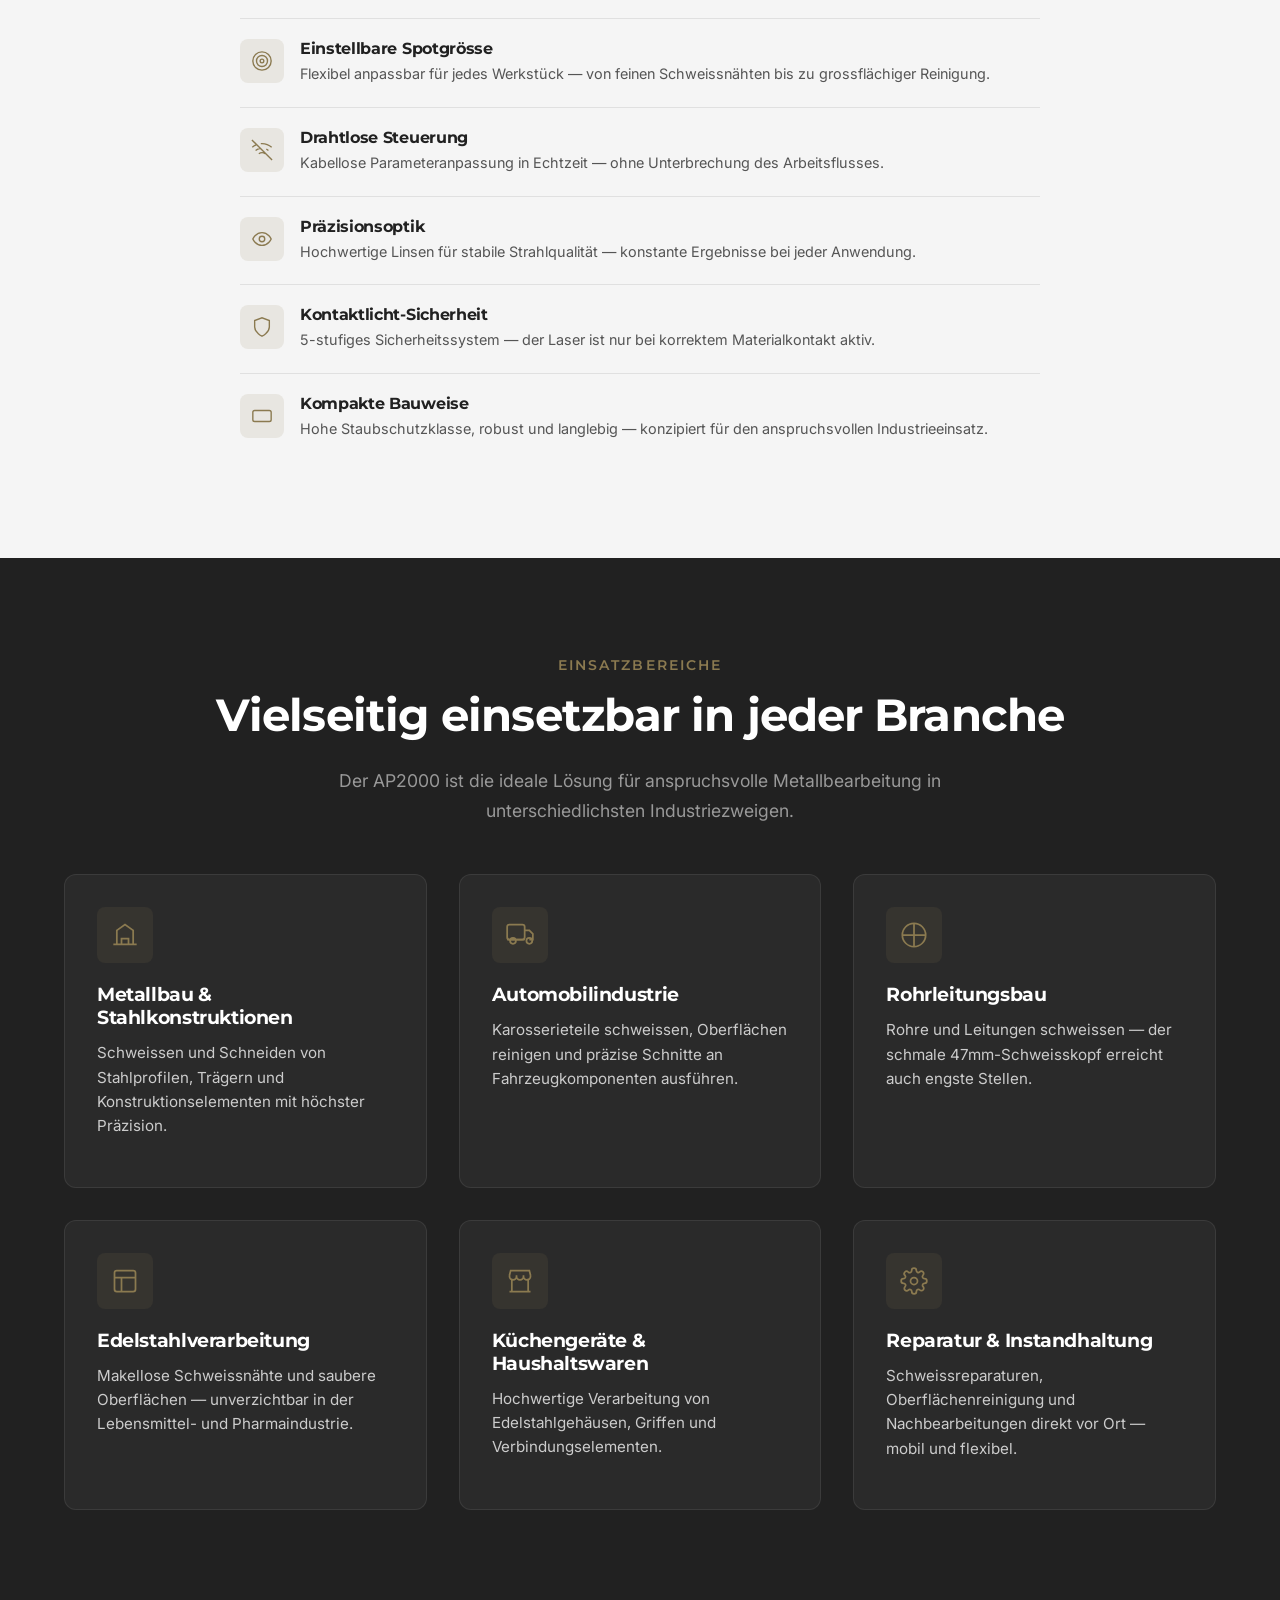
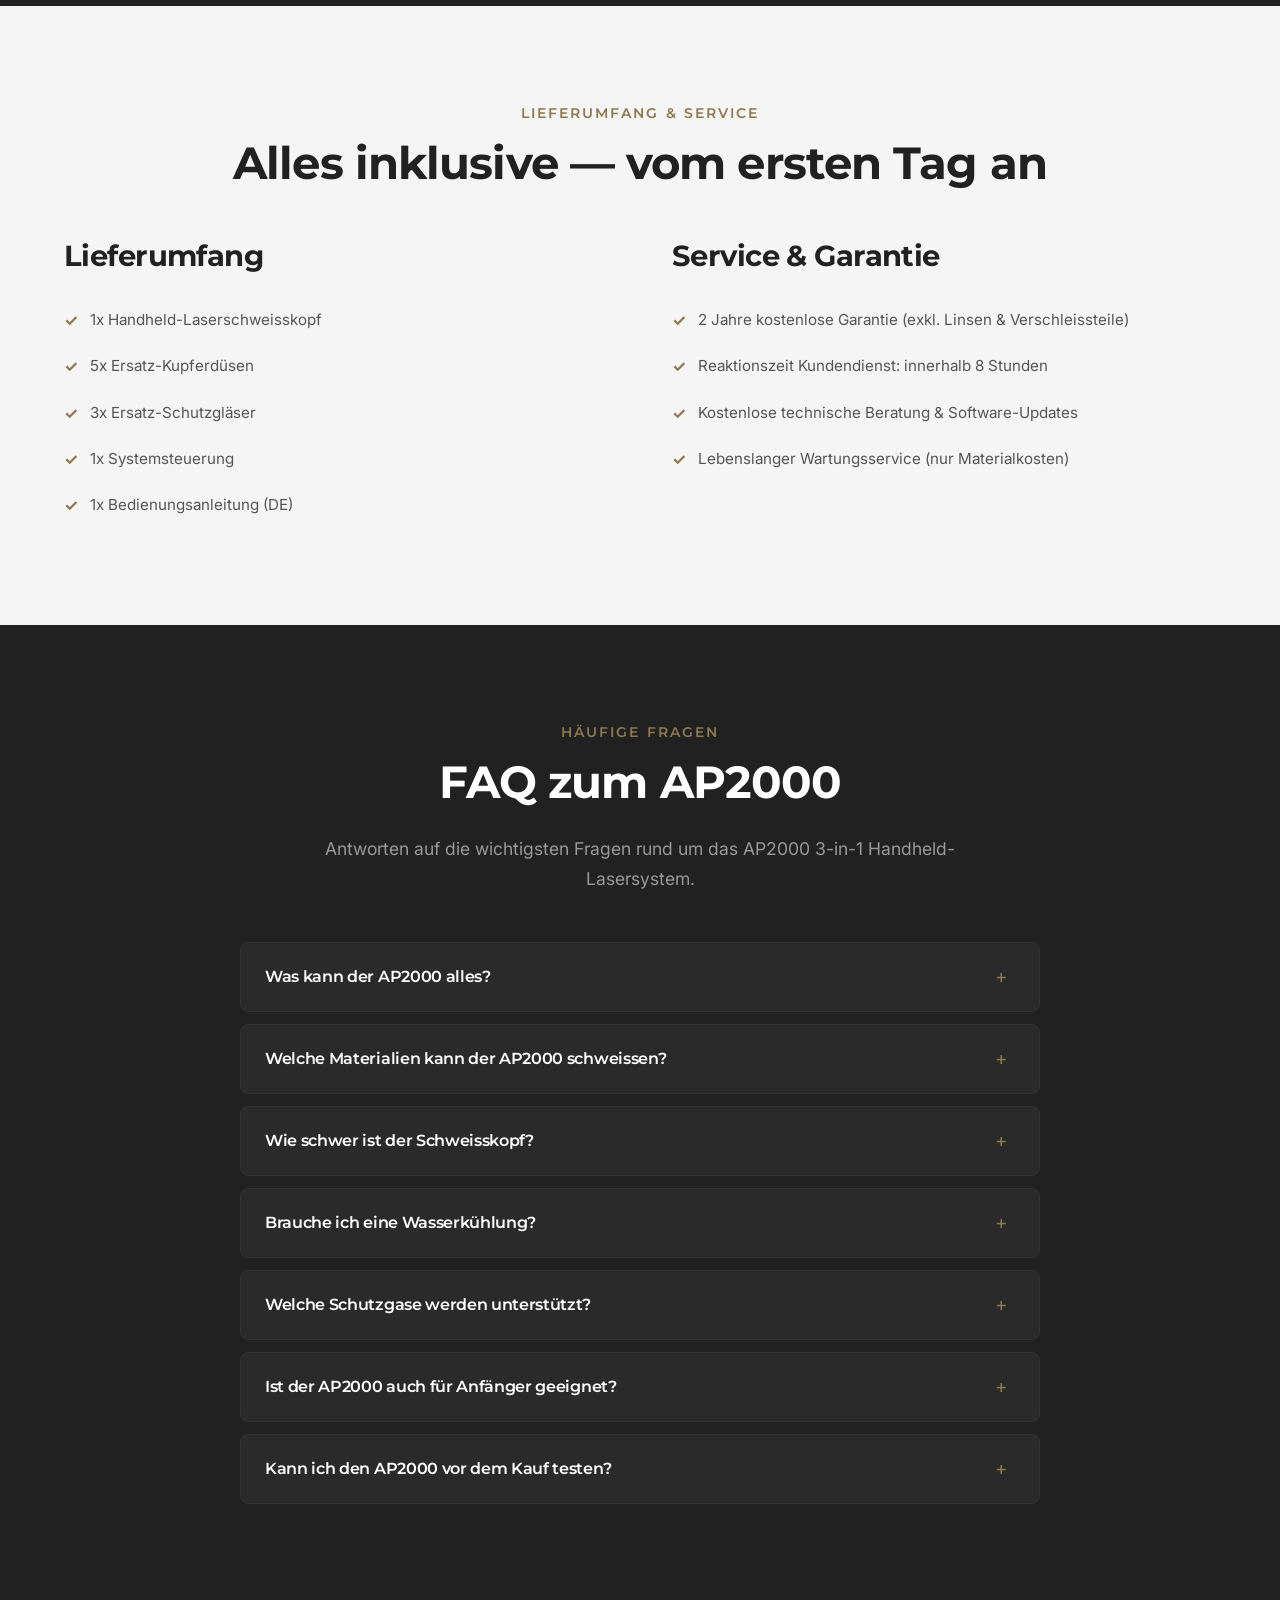
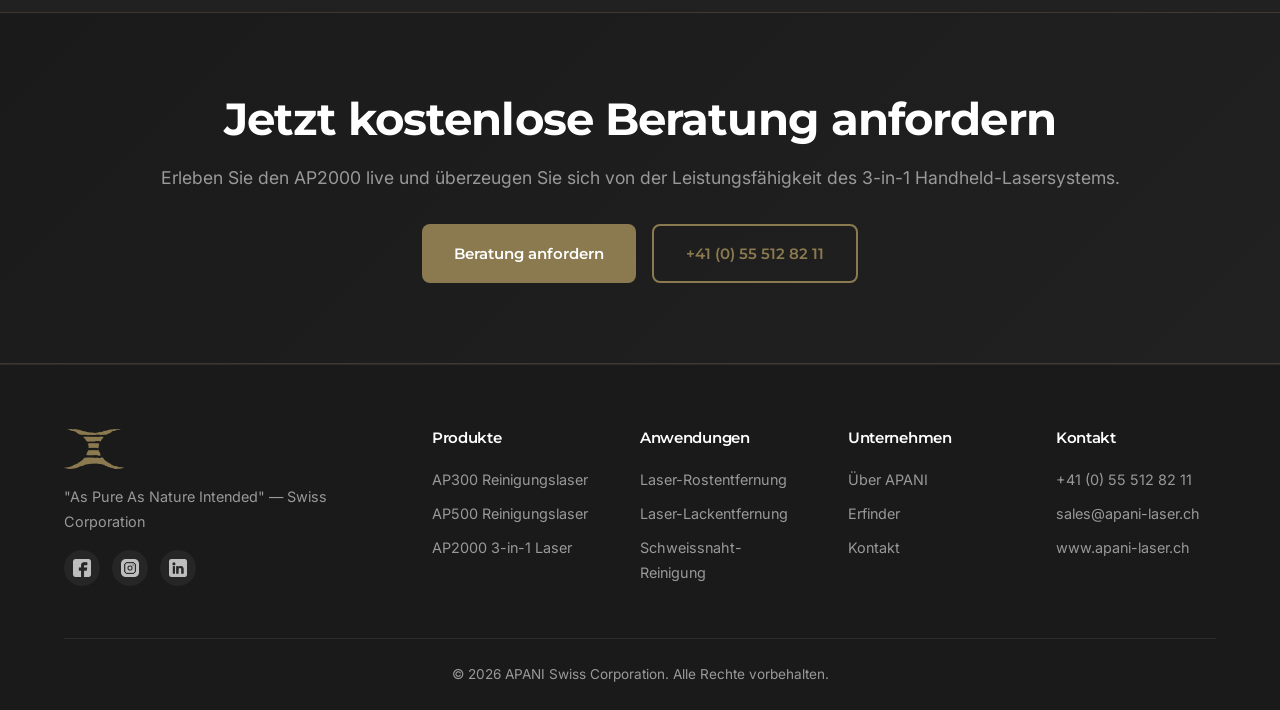
==== commit c8b48682: "Garantie: 2 Jahre statt 1 Jahr auf AP300, AP500, AP2000 Co-Authored-By: Claude Opus 5.5 <noreply@ant" ====
--- a/ap2000.html
+++ b/ap2000.html
@@ -158,7 +158,7 @@
         "name": "Kann ich den AP2000 vor dem Kauf testen?",
         "acceptedAnswer": {
           "@type": "Answer",
-          "text": "Selbstverständlich. Wir bieten Live-Vorführungen in unserem Showroom in Wangen, Schweiz, an — an vorbereiteten Demonstrationsteilen, Sie müssen nichts mitbringen."
+          "text": "Selbstverständlich. Wir bieten Live-Präsentationen bei unserem Partner Carrosserie & Spritzwerk Marty in Wangen SZ an."
         }
       }
     ]
@@ -478,7 +478,7 @@
           <div>
             <h3 style="margin-bottom: 1.5rem; color: var(--dark);">Service &amp; Garantie</h3>
             <ul class="service-list">
-              <li>1 Jahr kostenlose Garantie (exkl. Linsen &amp; Verschleissteile)</li>
+              <li>2 Jahre kostenlose Garantie (exkl. Linsen &amp; Verschleissteile)</li>
               <li>Reaktionszeit Kundendienst: innerhalb 8 Stunden</li>
               <li>Kostenlose technische Beratung &amp; Software-Updates</li>
               <li>Lebenslanger Wartungsservice (nur Materialkosten)</li>
@@ -577,7 +577,7 @@
             </div>
             <div class="faq-answer">
               <div class="faq-answer-inner">
-                <p>Selbstverständlich. Wir bieten Live-Vorführungen in unserem Showroom in Wangen, Schweiz, an — an vorbereiteten Demonstrationsteilen, Sie müssen nichts mitbringen.</p>
+                <p>Selbstverständlich. Wir bieten Live-Präsentationen bei unserem Partner <a href="https://www.cs-marty.ch/" class="text-gold" target="_blank" rel="noopener">Carrosserie &amp; Spritzwerk Marty</a> in Wangen SZ an.</p>
               </div>
             </div>
           </div>
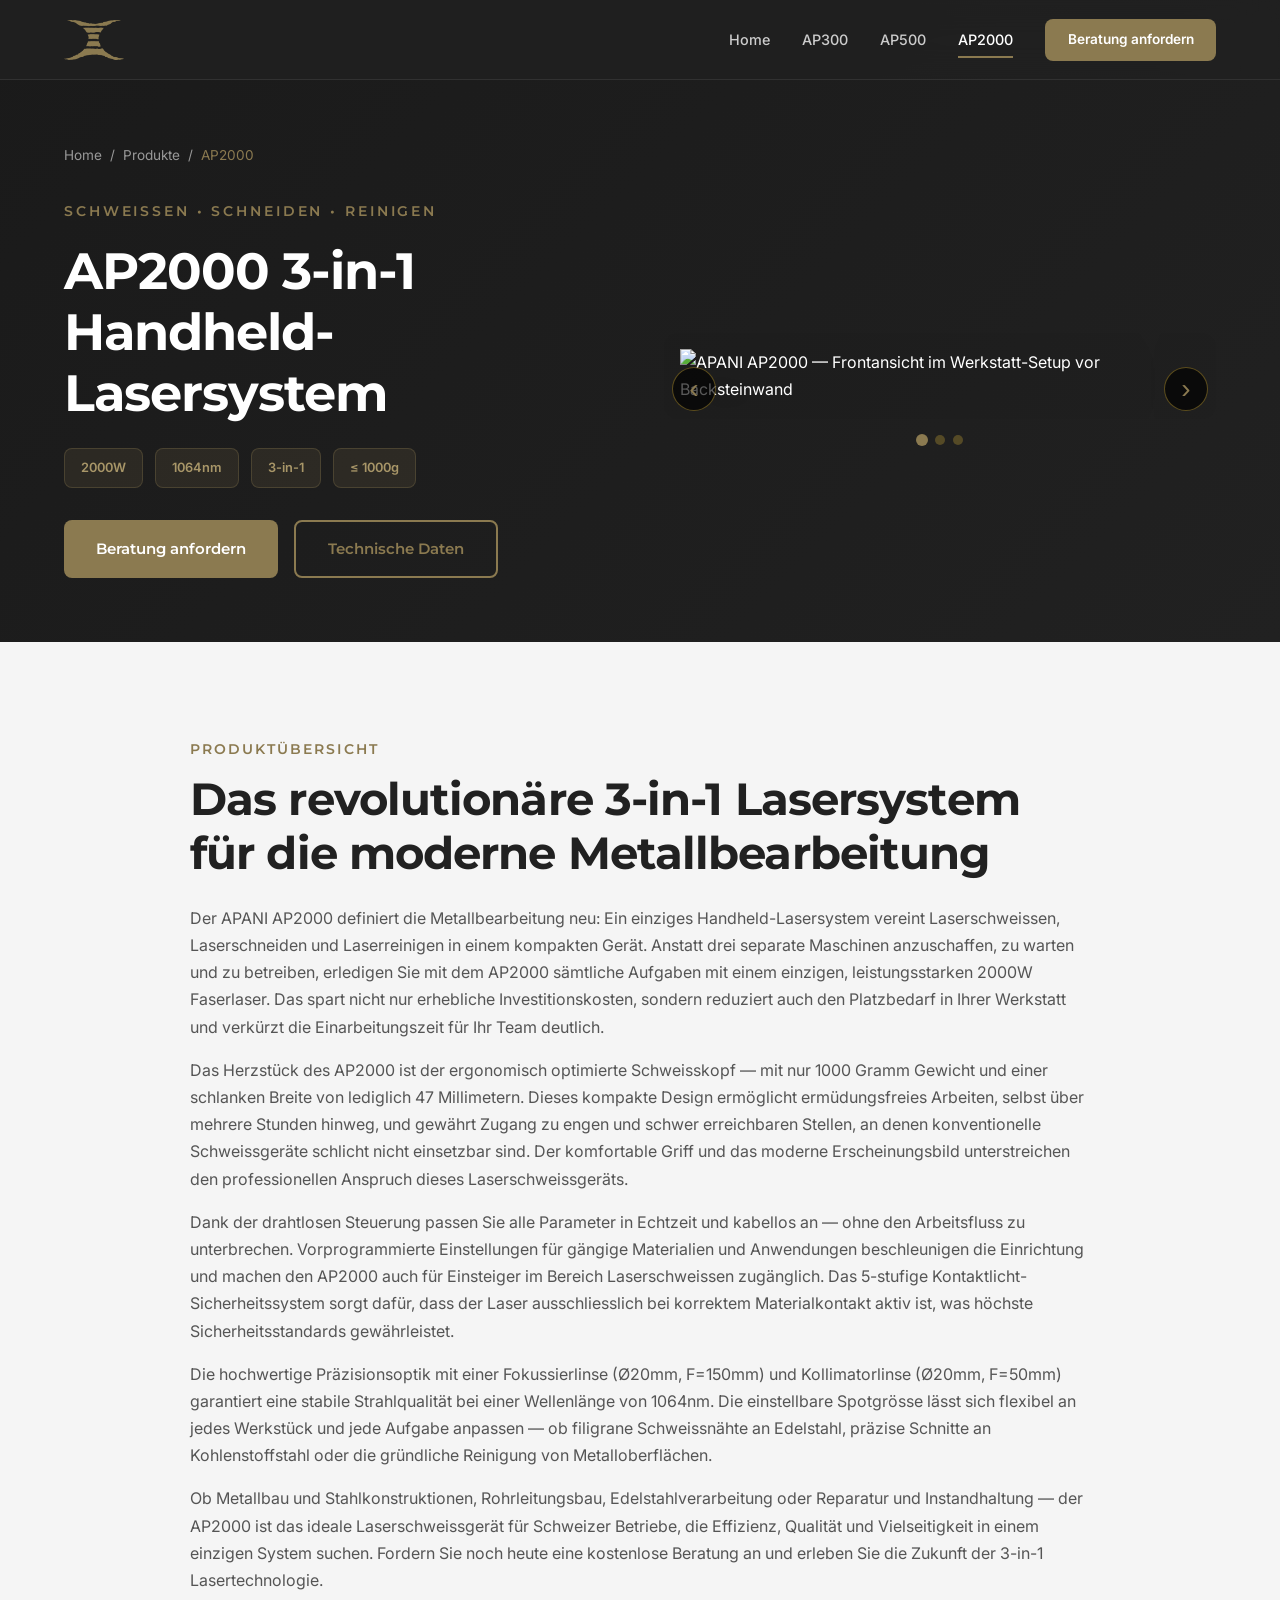
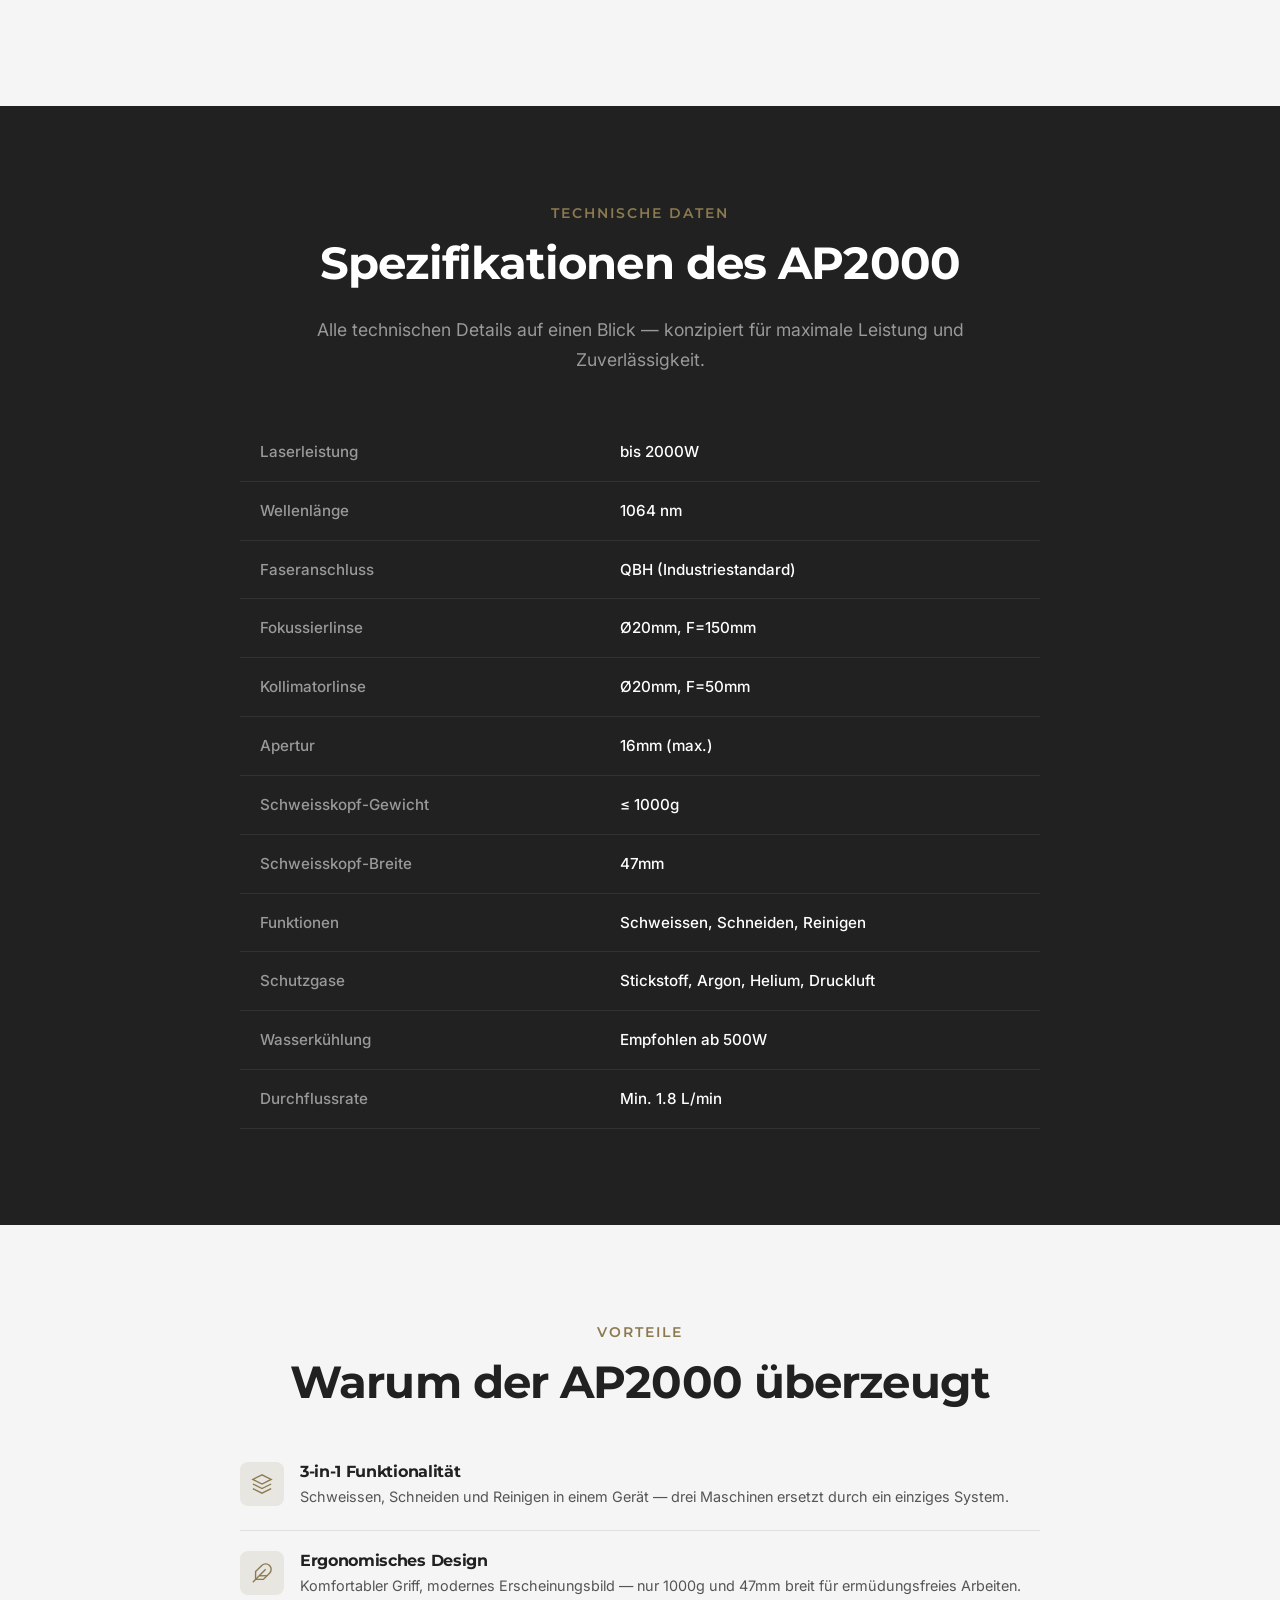
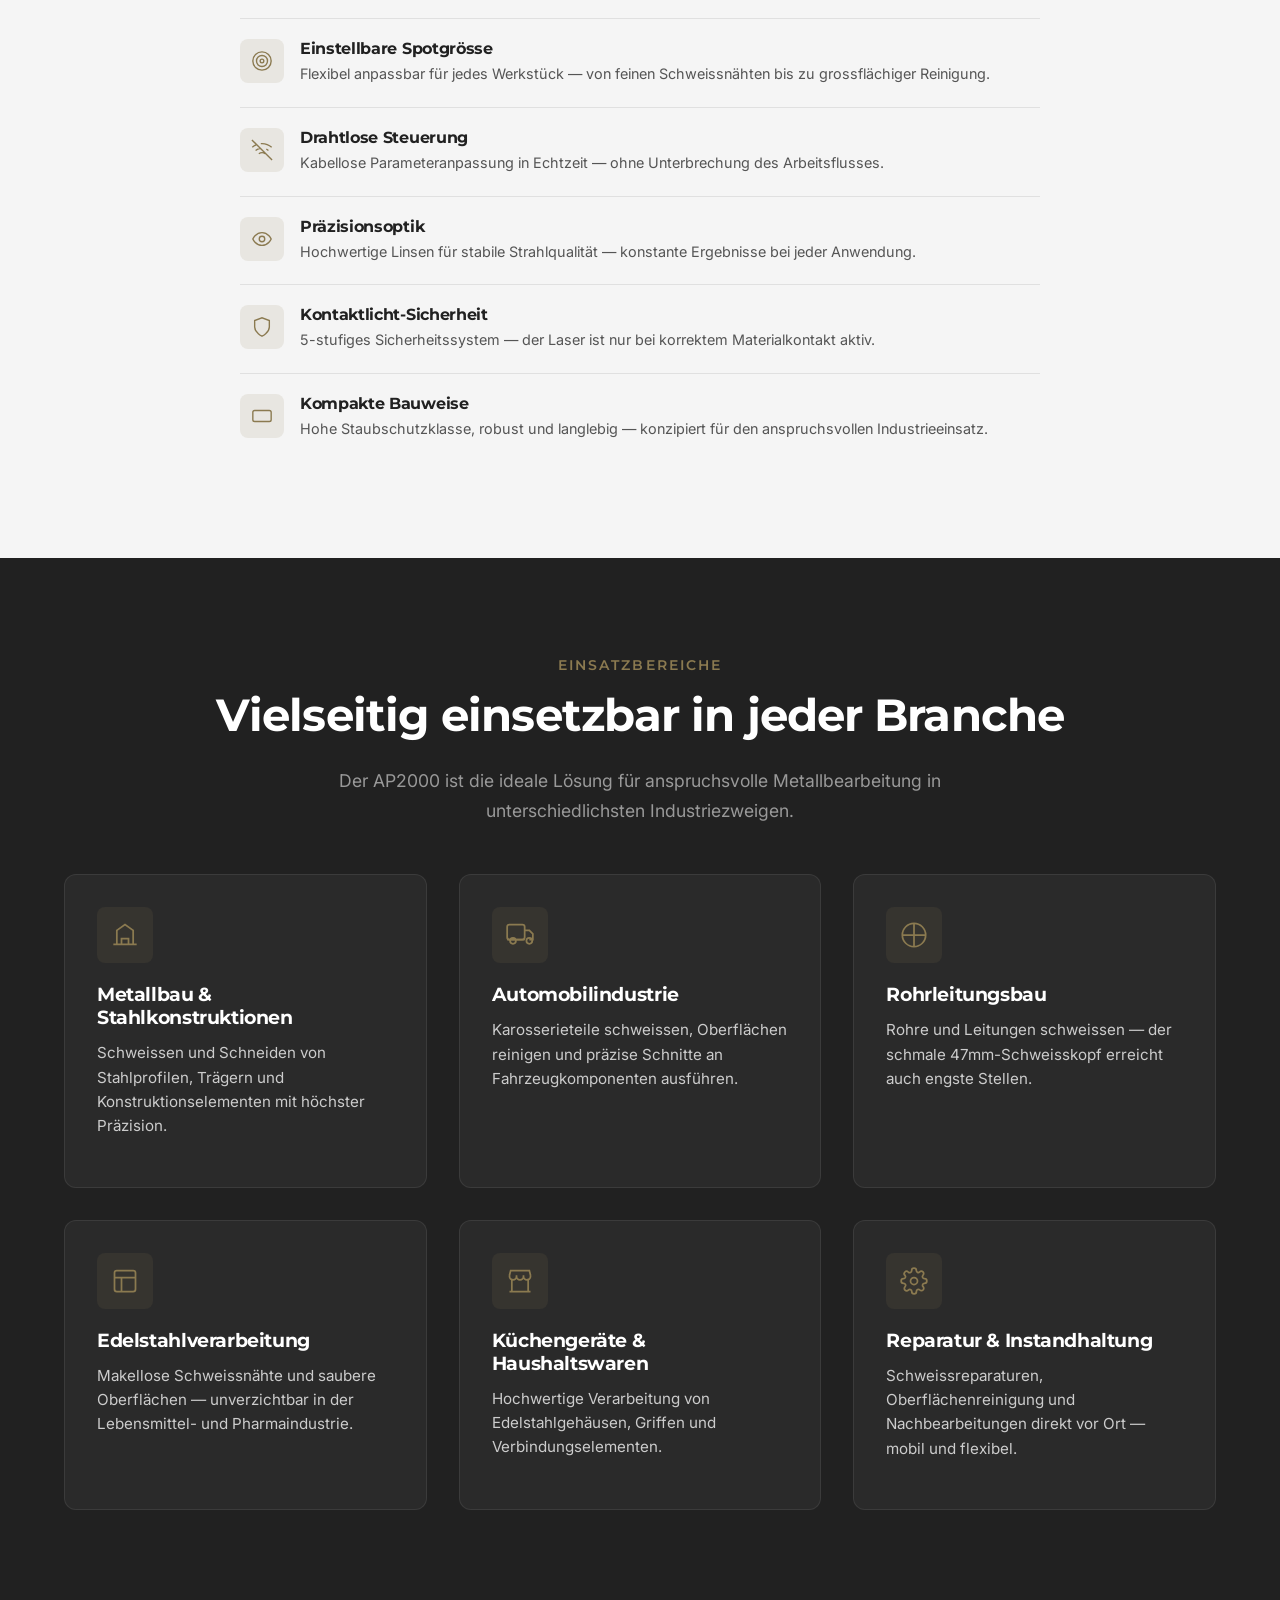
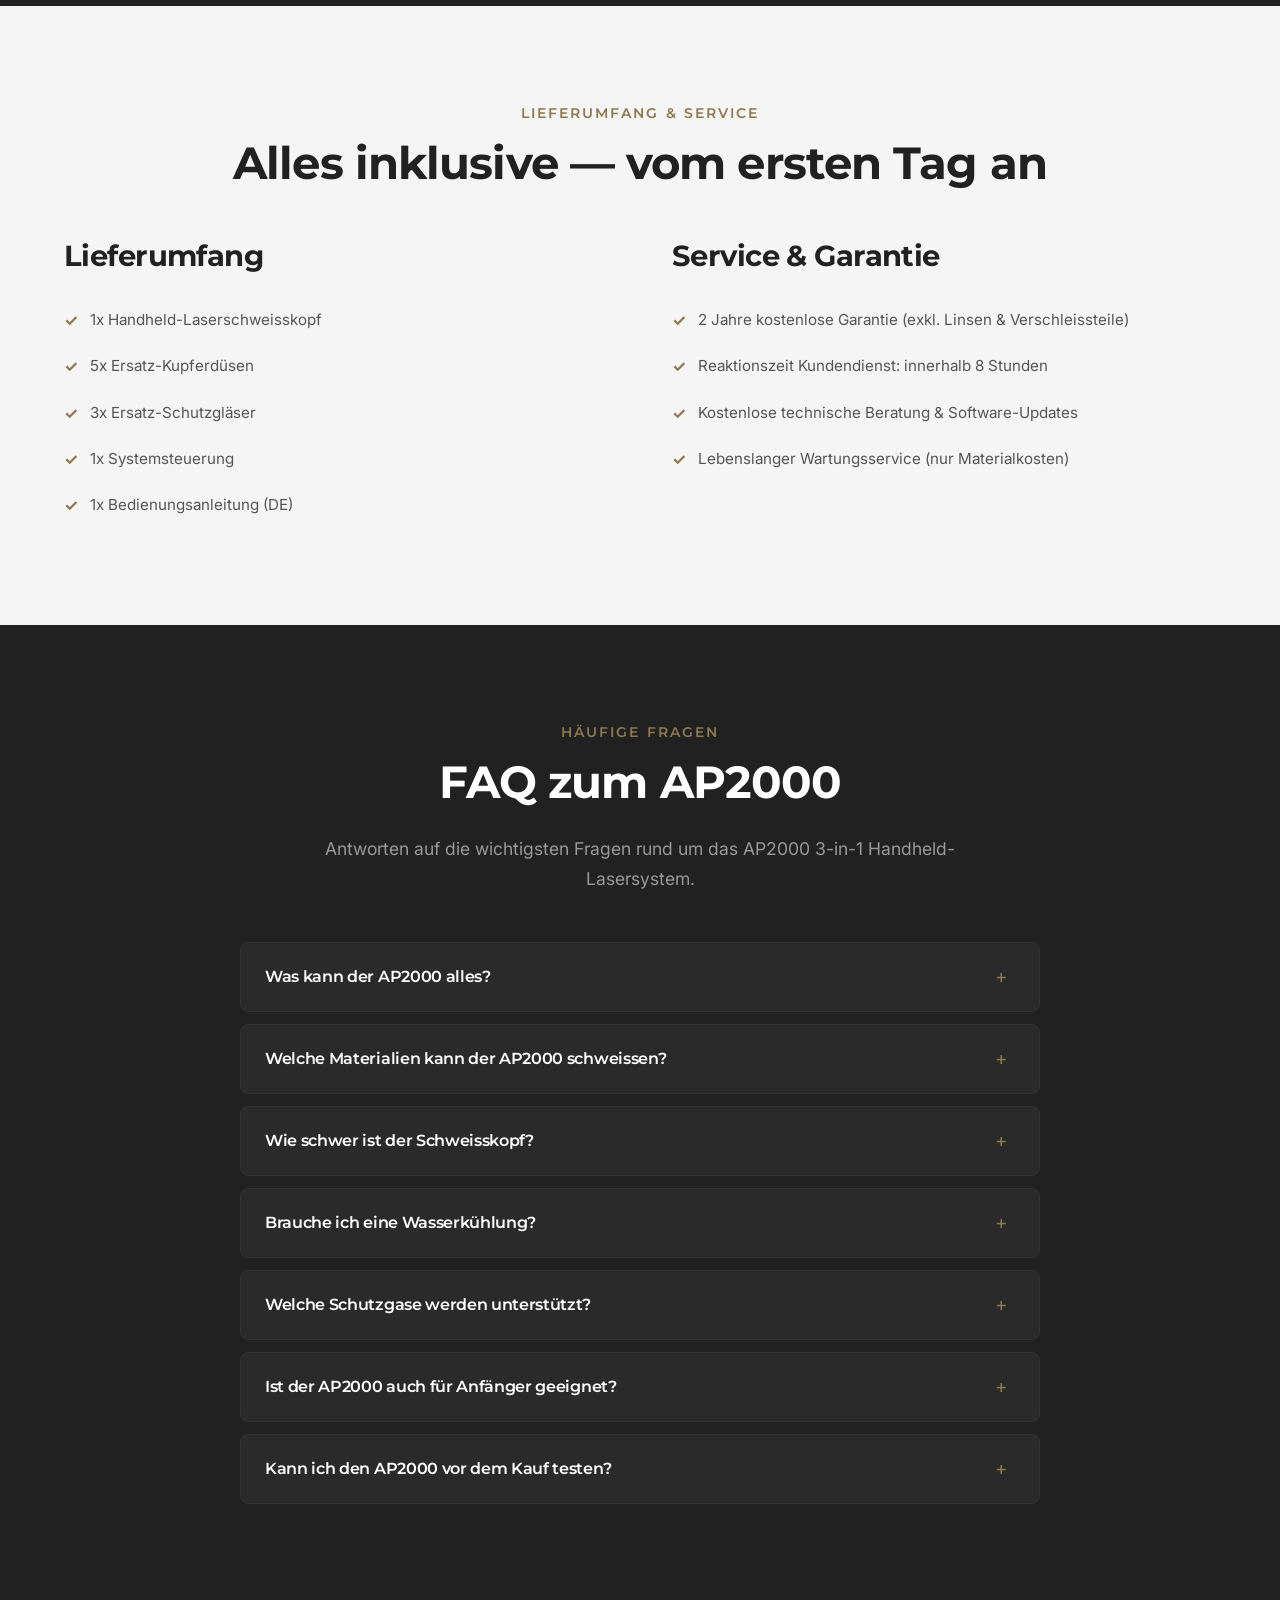
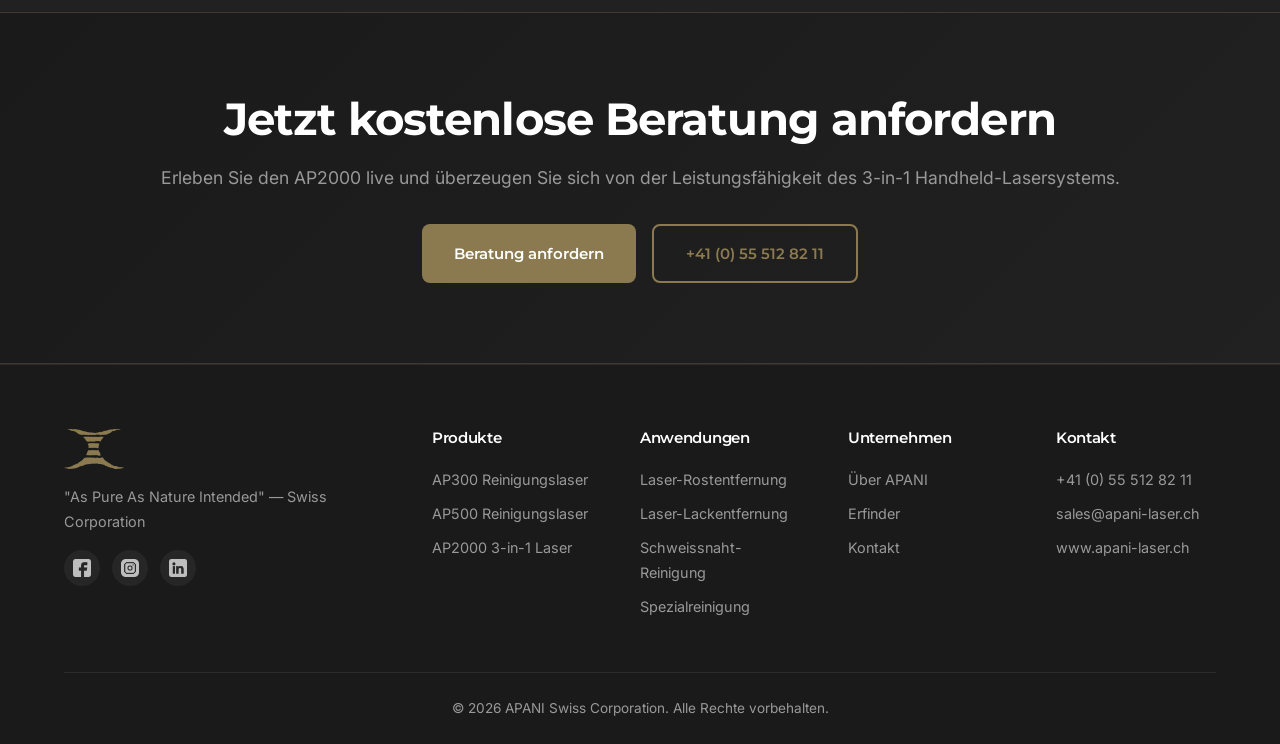
==== commit 9c64e688: "Neue Anwendungsseite: Spezialreinigung mit Laser - spezialreinigung-laser.html: Russ nach Brandschae" ====
--- a/ap2000.html
+++ b/ap2000.html
@@ -624,6 +624,7 @@
           <a href="laser-rostentfernung.html">Laser-Rostentfernung</a>
           <a href="laser-lackentfernung.html">Laser-Lackentfernung</a>
           <a href="schweissnaht-reinigung-laser.html">Schweissnaht-Reinigung</a>
+          <a href="spezialreinigung-laser.html">Spezialreinigung</a>
         </div>
         <div class="footer-col">
           <h4>Unternehmen</h4>
--- a/style.css
+++ b/style.css
@@ -1859,3 +1859,12 @@
 .section-light .advantage-item { border-bottom-color: #e0e0e0; }
 .section-light .delivery-list li,
 .section-light .service-list li { color: #555; }
+
+/* --- Spezialreinigung: Anwendungsfaelle mit Vorher/Nachher --- */
+.case-block {
+  max-width: 800px;
+  margin: 3.5rem auto 0;
+  text-align: center;
+}
+.case-block h3 { margin-bottom: 0.75rem; }
+.case-block + .ba-slider { margin-top: 1.5rem; }
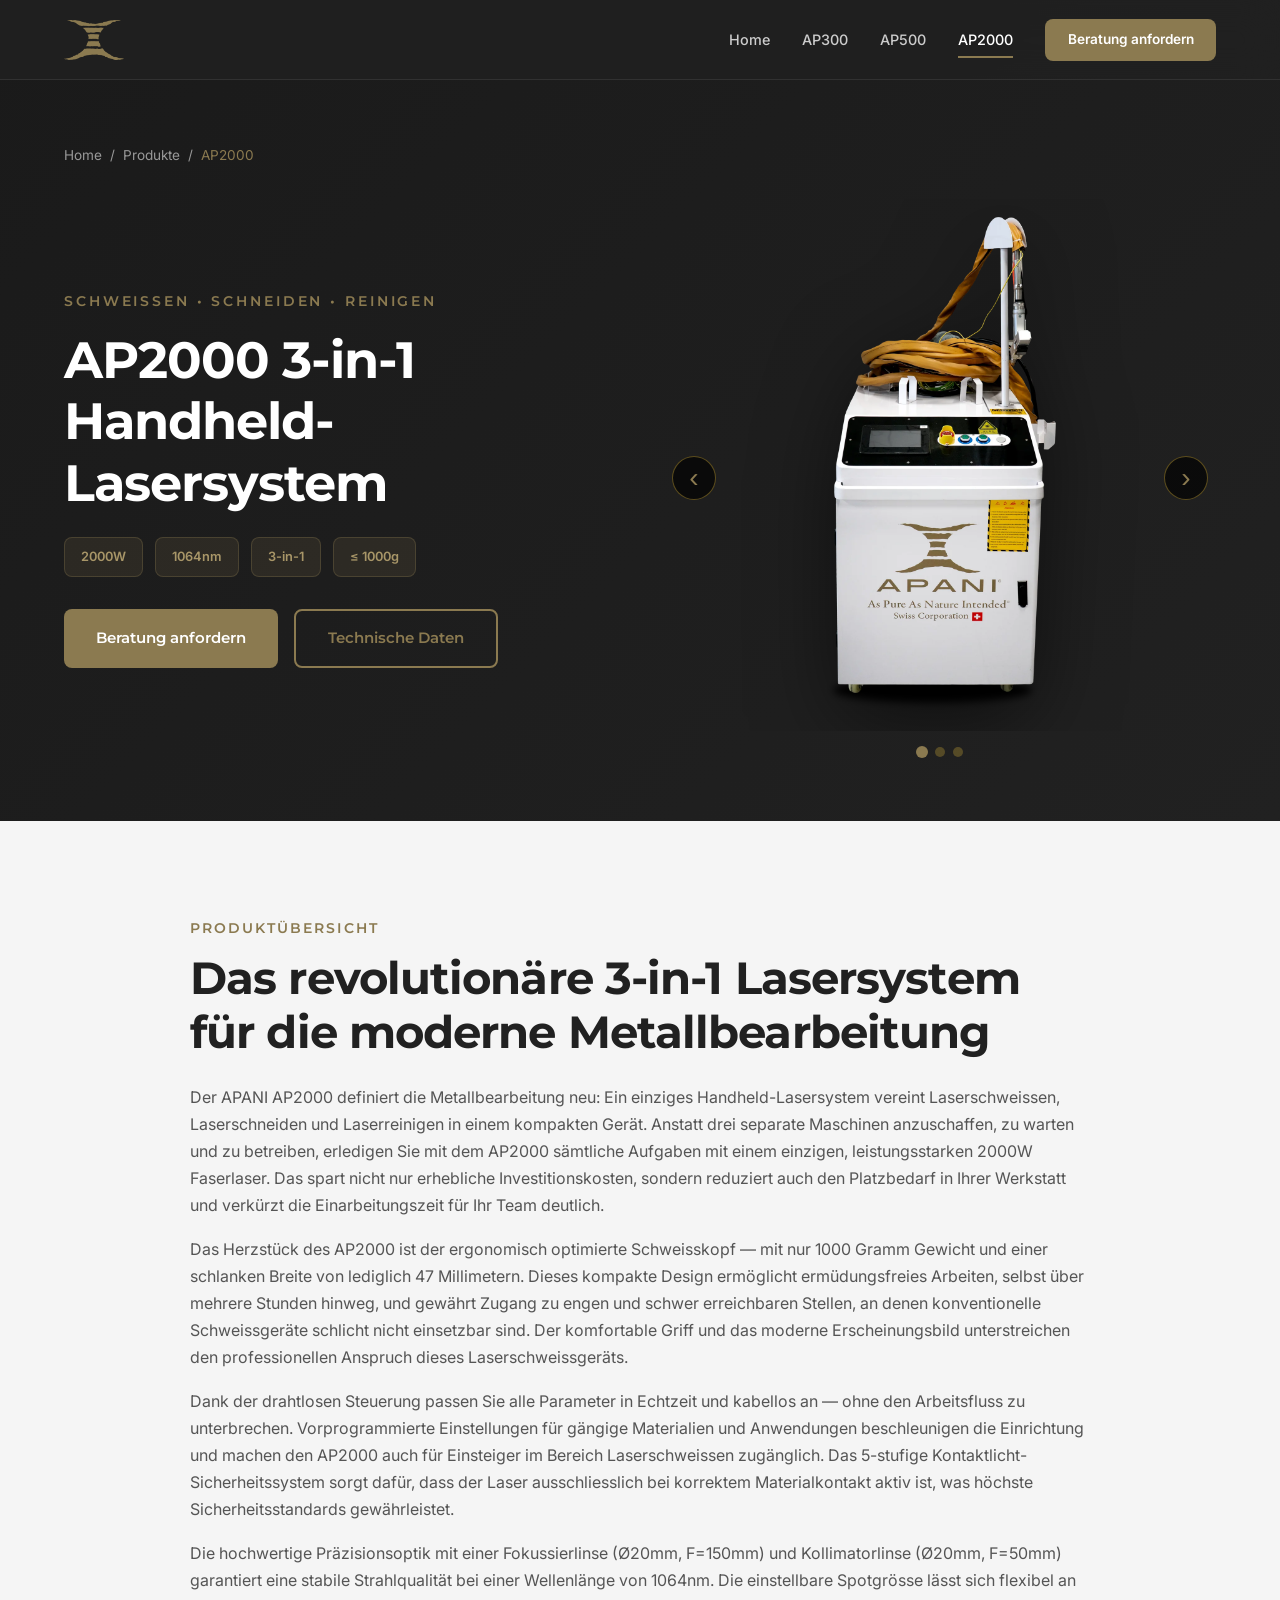
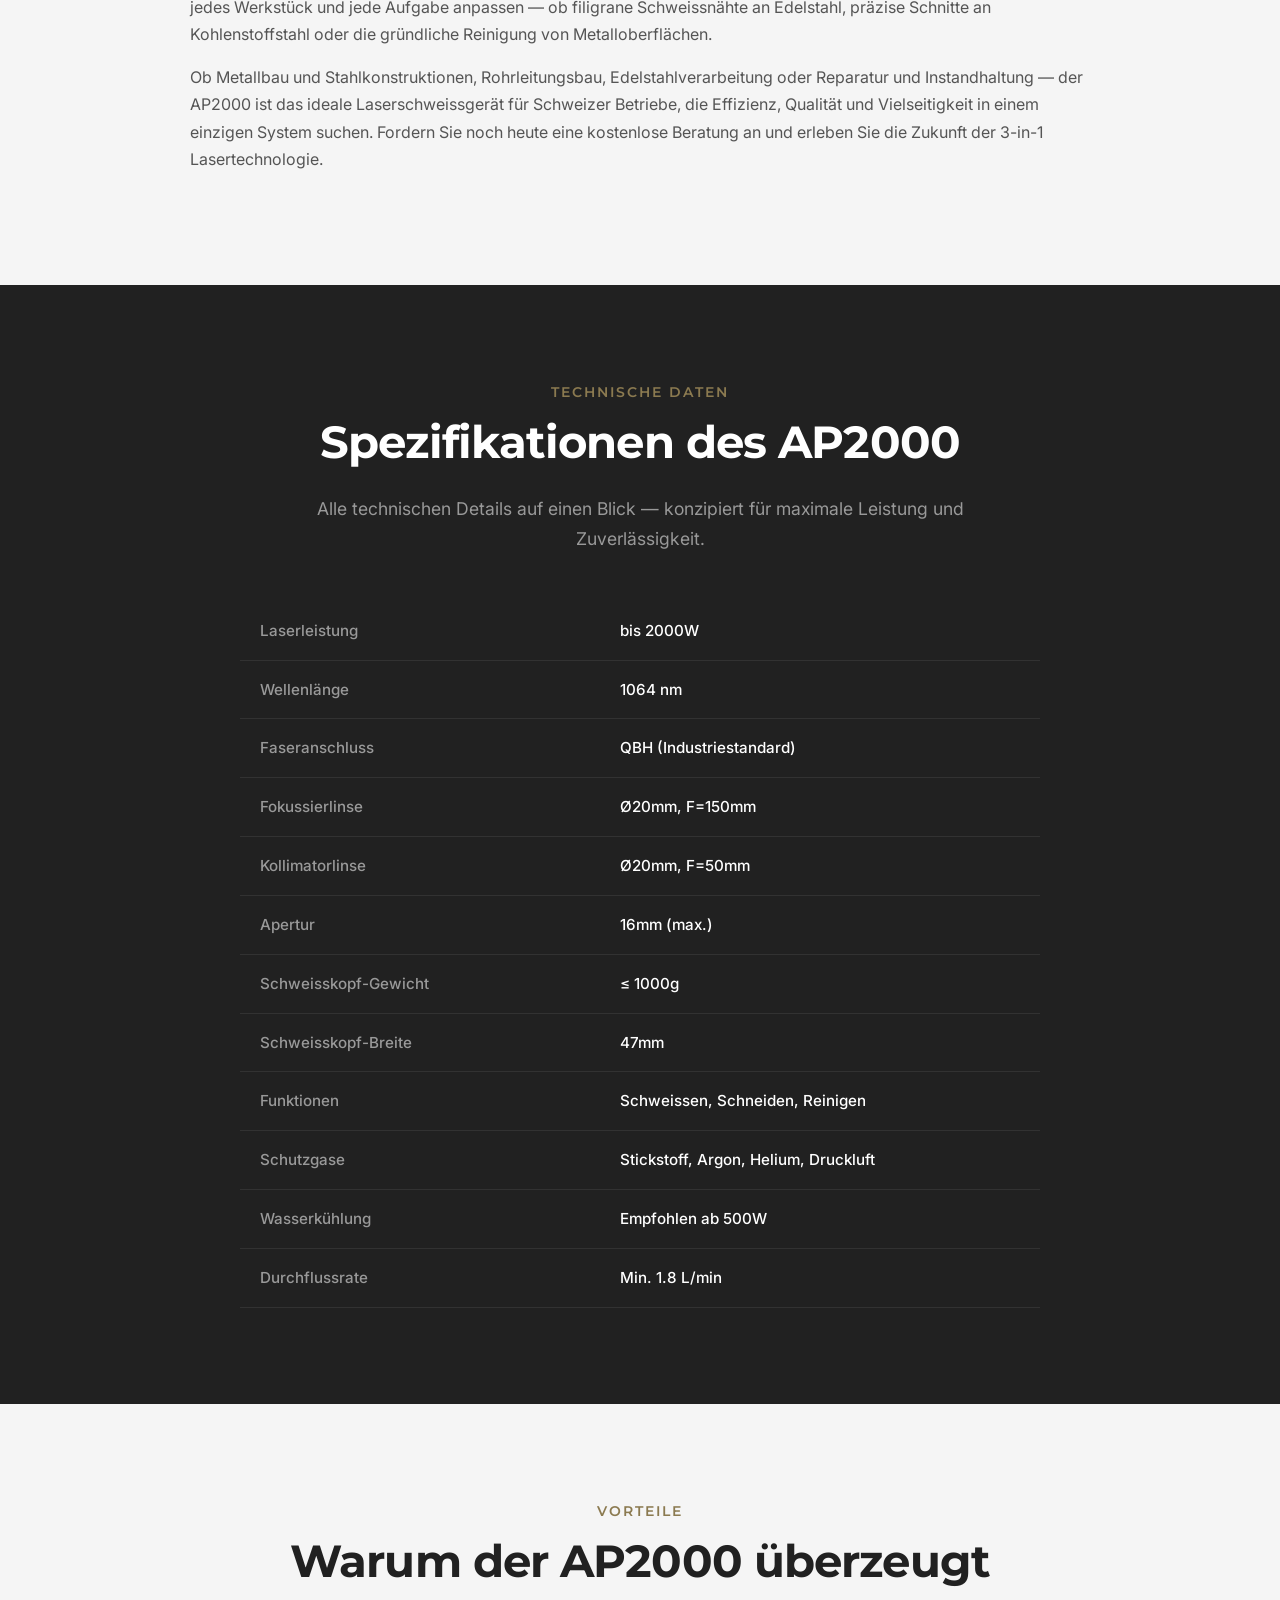
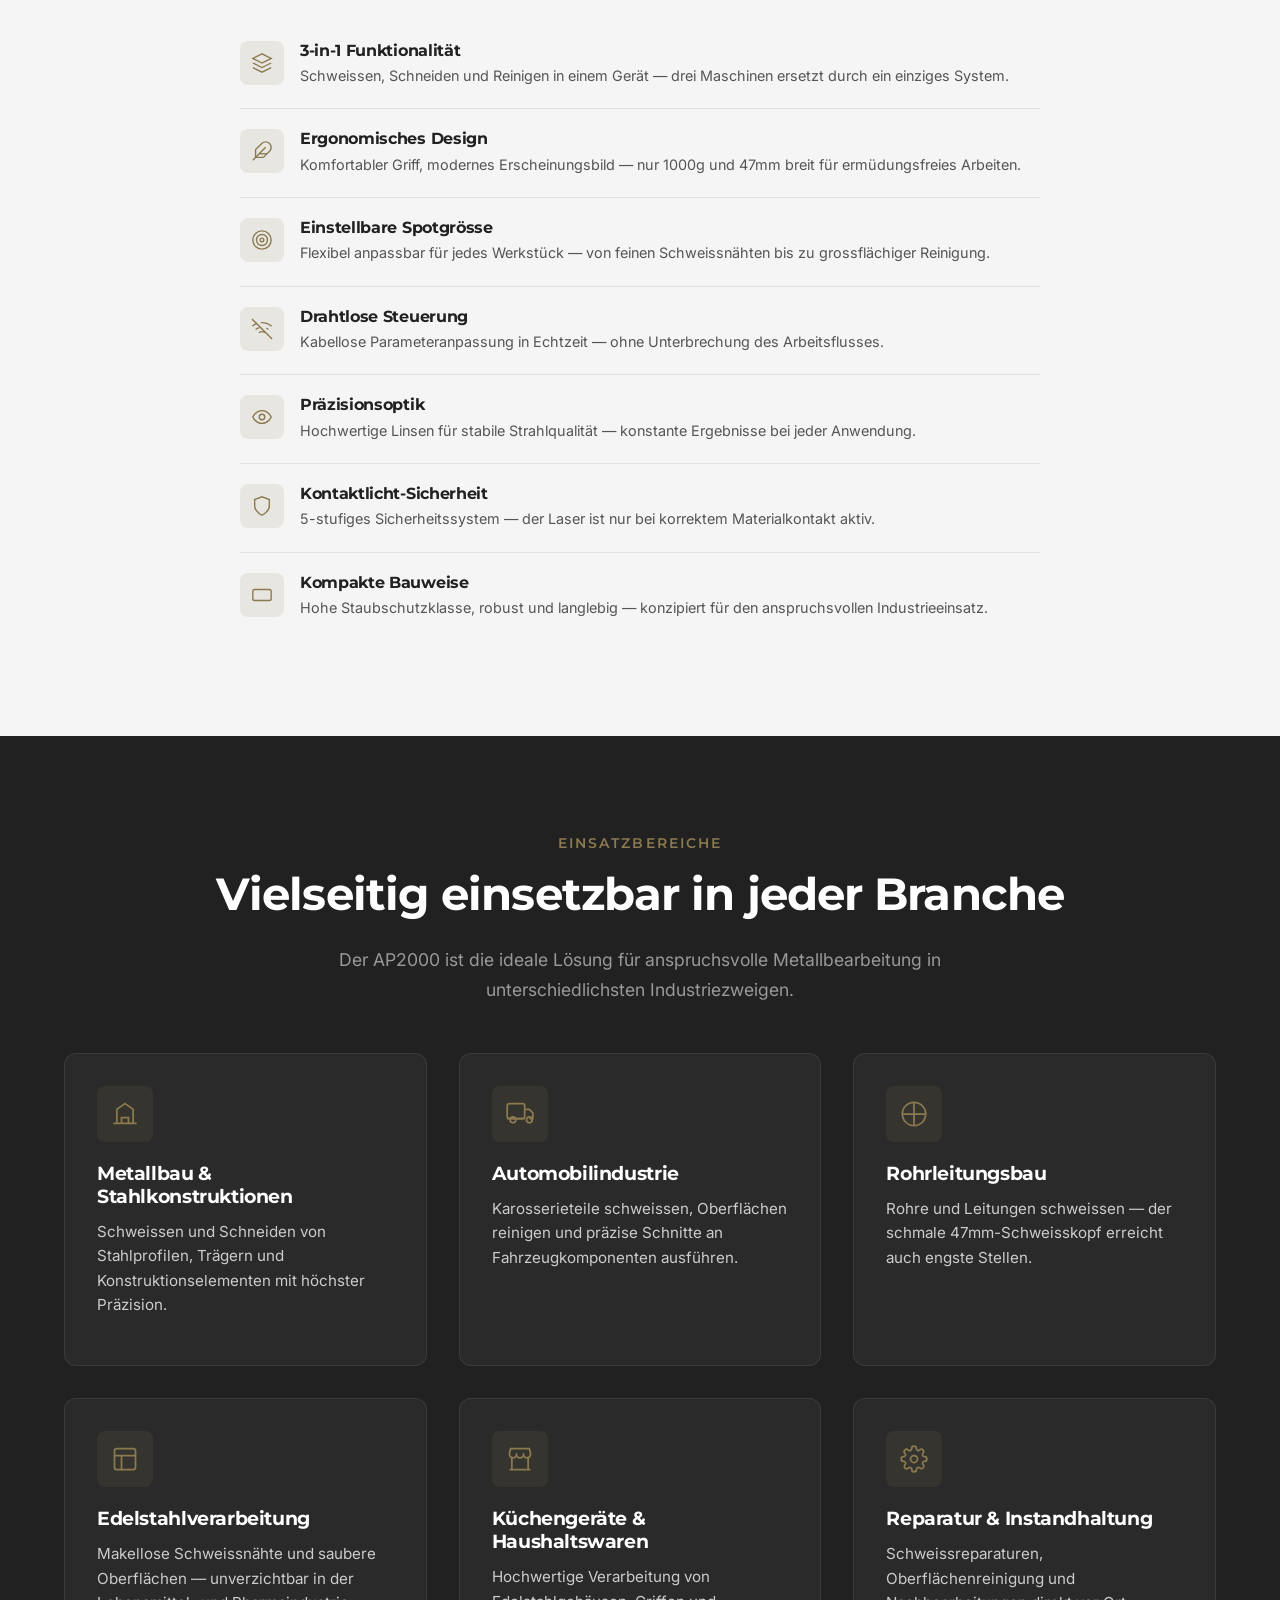
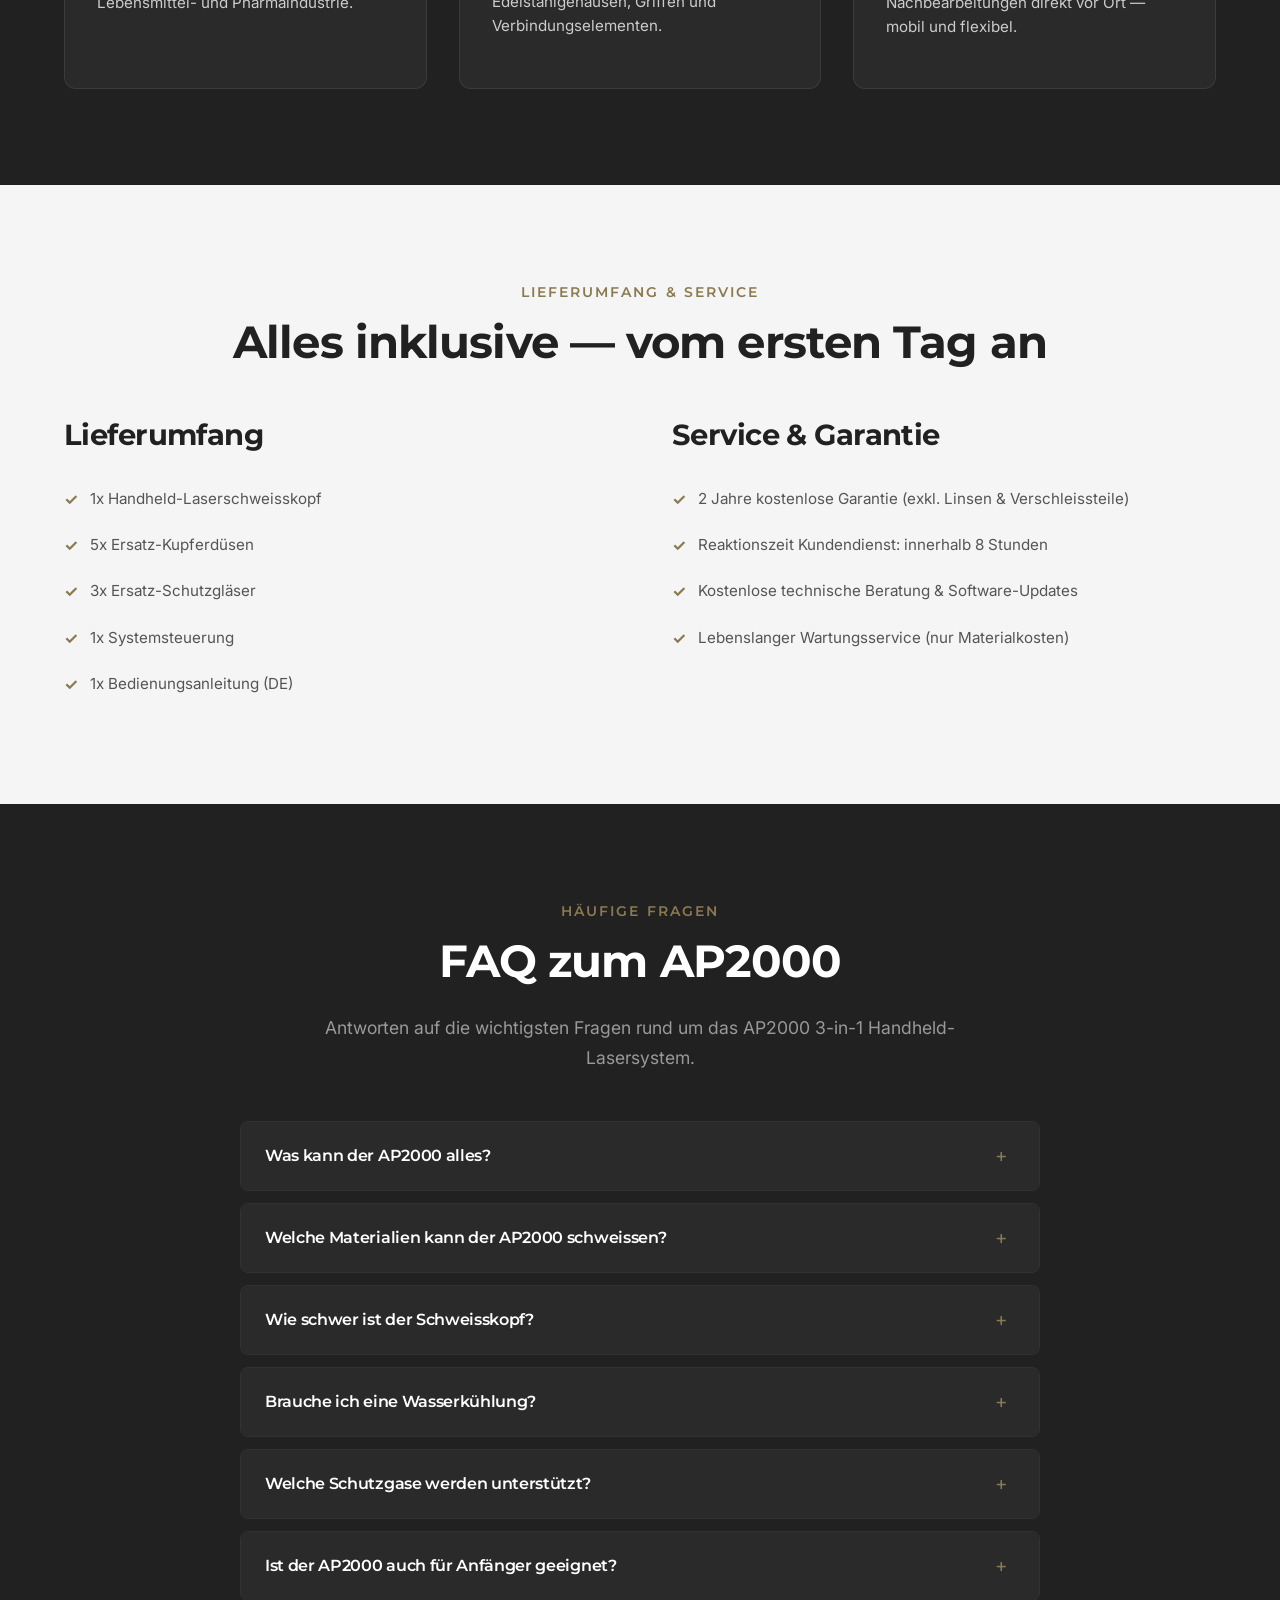
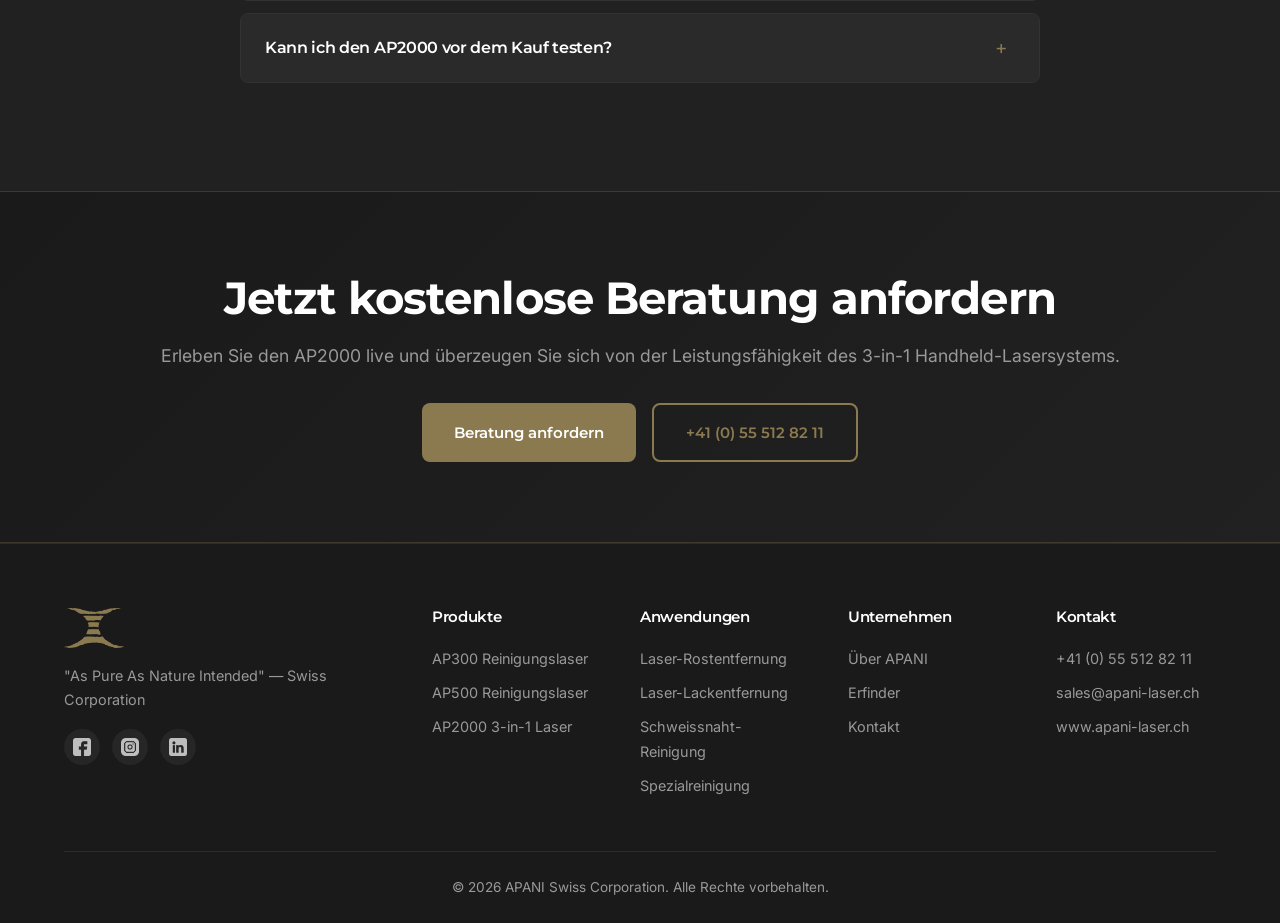
==== commit 7cca9ed4: "Bilder und Videos optimiert, alte Dateien entfernt - Produktfotos AP300/AP500/AP2000 als WebP (1600 " ====
--- a/ap2000.html
+++ b/ap2000.html
@@ -51,7 +51,7 @@
     },
     "category": "Laserschweissgerät",
     "url": "https://www.apani-laser.ch/ap2000.html",
-    "image": "https://www.apani-laser.ch/images/48.png",
+    "image": "https://www.apani-laser.ch/images/48.webp",
     "offers": {
       "@type": "Offer",
       "availability": "https://schema.org/InStock",
@@ -219,9 +219,9 @@
           <div class="product-hero-image fade-up">
             <div class="product-gallery" data-gallery>
               <div class="product-gallery-track">
-                <div class="product-gallery-slide"><img src="images/ap2000/1.png" alt="APANI AP2000 — Frontansicht im Werkstatt-Setup vor Backsteinwand" loading="eager"></div>
-                <div class="product-gallery-slide"><img src="images/ap2000/2.png" alt="APANI AP2000 — Seitenansicht mit Lüftungsgitter und Schweisskopf" loading="lazy"></div>
-                <div class="product-gallery-slide"><img src="images/ap2000/3.png" alt="APANI AP2000 — Rückansicht mit Anschlüssen und Versorgungskabeln" loading="lazy"></div>
+                <div class="product-gallery-slide"><img src="images/ap2000/1.webp" alt="APANI AP2000 — Frontansicht im Werkstatt-Setup vor Backsteinwand" loading="eager"></div>
+                <div class="product-gallery-slide"><img src="images/ap2000/2.webp" alt="APANI AP2000 — Seitenansicht mit Lüftungsgitter und Schweisskopf" loading="lazy"></div>
+                <div class="product-gallery-slide"><img src="images/ap2000/3.webp" alt="APANI AP2000 — Rückansicht mit Anschlüssen und Versorgungskabeln" loading="lazy"></div>
               </div>
               <button class="product-gallery-btn product-gallery-prev" type="button" aria-label="Vorheriges Bild">&lsaquo;</button>
               <button class="product-gallery-btn product-gallery-next" type="button" aria-label="Nächstes Bild">&rsaquo;</button>
